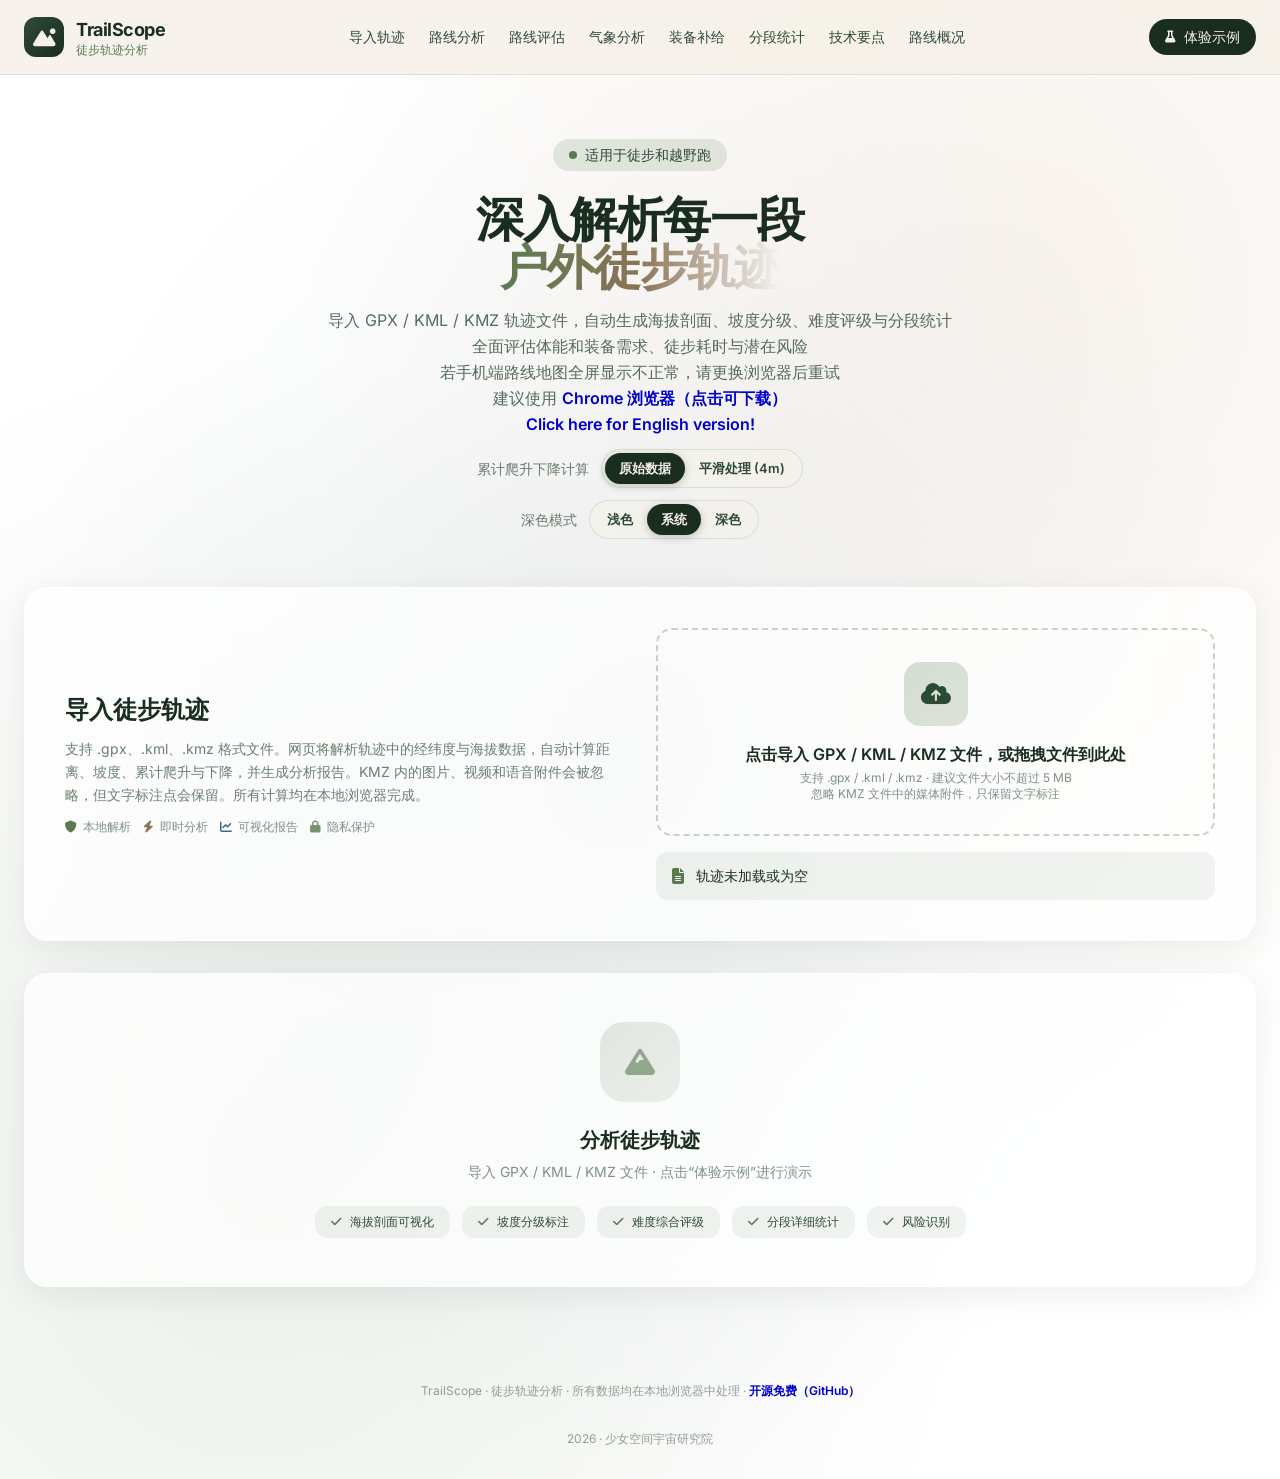
==== index.html @ a47fa6ff "De-AI copy; fix dark-mode fitness dots Copy cleanup, plus a dark-mode bug fix.  Rewrote user-facin" ====
<!DOCTYPE html>
<html lang="zh-CN">
<head>
    <meta charset="UTF-8" />
    <meta name="viewport" content="width=device-width, initial-scale=1.0, maximum-scale=1.0, user-scalable=no" />
    <script src="js/common/theme-init.js"></script>
    <title>TrailScope · 徒步轨迹分析器</title>
    <link rel="stylesheet" href="css/tailwind.generated.css" />
    <link rel="stylesheet" href="css/leaflet-1p9p4.css" />
    <script src="js/common/leaflet-1p9p4.js">
    </script>
    <script src="js/common/leaflet-custom-headers.js"></script>
    <link href="css/fonts.css" rel="stylesheet">
    <link rel="stylesheet" href="css/all.min.css">
    <link rel="stylesheet" href="css/custom.css" />
</head>
<body class="gradient-bg min-h-screen mountain-bg">

    <!-- Navigation (不变) -->
    <nav class="nav-blur sticky top-0 z-50 border-b border-trail-sage/20">
        <div class="max-w-7xl mx-auto px-6 py-4 flex items-center justify-between">
            <div class="flex items-center gap-3">
                <div class="w-10 h-10 rounded-xl bg-gradient-to-br from-trail-mid to-trail-dark flex items-center justify-center">
                    <i class="fa-solid fa-mountain-sun text-trail-cream text-lg"></i>
                </div>
                <div>
                    <h1 class="text-lg font-bold text-trail-dark tracking-tight">TrailScope</h1>
                    <p class="text-xs text-trail-moss -mt-0.5">徒步轨迹分析</p>
                </div>
            </div>
            <div class="hidden md:flex items-center gap-6 text-sm font-medium text-trail-mid">
                <a href="#upload" class="hover:text-trail-dark transition">导入轨迹</a>
                <a href="#analysis" class="hover:text-trail-dark transition">路线分析</a>
                <a href="#assessment" class="hover:text-trail-dark transition">路线评估</a>
                <a href="#weatherAnalysis" class="hover:text-trail-dark transition">气象分析</a>
                <a href="#equipment" class="hover:text-trail-dark transition">装备补给</a>
                <a href="#segments" class="hover:text-trail-dark transition">分段统计</a>
                <a href="#techtips" class="hover:text-trail-dark transition">技术要点</a>
                <a href="#summary" class="hover:text-trail-dark transition">路线概况</a>
            </div>
            <button id="loadDemoBtn" class="px-4 py-2 rounded-full bg-trail-dark text-trail-cream text-sm font-medium hover:bg-trail-mid transition flex items-center gap-2">
                <i class="fa-solid fa-flask text-xs"></i>
                体验示例
            </button>
        </div>
    </nav>

    <!-- Hero Section -->
    <section class="relative overflow-hidden">
        <div class="max-w-7xl mx-auto px-6 pt-16 pb-12">
            <div class="text-center max-w-3xl mx-auto">
                <div class="inline-flex items-center gap-2 px-4 py-1.5 rounded-full bg-trail-sage/20 text-trail-mid text-sm font-medium mb-6">
                    <span class="w-2 h-2 rounded-full bg-trail-moss pulse-dot"></span>
                    适用于徒步和越野跑
                </div>
                <h2 class="text-4xl md:text-5xl font-extrabold text-trail-dark tracking-tight leading-tight mb-4">
                    深入解析每一段<br/>
                    <span class="bg-gradient-to-r from-trail-moss via-trail-earth to-accent-clay bg-clip-text text-transparent">户外徒步轨迹</span>
                </h2>
                <p class="text-base text-trail-mid/80 leading-relaxed max-w-2xl mx-auto">
                    导入 GPX / KML / KMZ 轨迹文件，自动生成海拔剖面、坡度分级、难度评级与分段统计
                </p>
                <p class="text-base text-trail-mid/80 leading-relaxed max-w-2xl mx-auto">
                    全面评估体能和装备需求、徒步耗时与潜在风险
                </p>
                <p class="text-base text-trail-mid/80 leading-relaxed max-w-2xl mx-auto">
                    若手机端路线地图全屏显示不正常，请更换浏览器后重试
                </p>
                <p class="text-base text-trail-mid/80 leading-relaxed max-w-2xl mx-auto">
                    建议使用 <a href='https://www.google.cn/chrome/fallback/' class="theme-link"><span>Chrome 浏览器（点击可下载）</span></a>
                </p>
                <p class="text-base text-trail-mid/80 leading-relaxed max-w-2xl mx-auto">
                    <a href='TrailScope-English.html' class="theme-link"><span>Click here for English version!</span></a>
                </p>

                <div class="flex items-center justify-center gap-3 mt-3 flex-wrap">
                    <span class="text-sm font-medium text-trail-mid/70">累计爬升下降计算</span>
                    <div class="unit-toggle-group">
                        <button class="unit-toggle-btn active" id="rawElevBtn">原始数据</button>
                        <button class="unit-toggle-btn" id="smoothElevBtn">平滑处理 (4m)</button>
                    </div>
                </div>

                <div class="flex items-center justify-center gap-3 mt-3 flex-wrap">
                    <span class="text-sm font-medium text-trail-mid/70">深色模式</span>
                    <div class="unit-toggle-group" role="group" aria-label="深色模式">
                        <button class="unit-toggle-btn" id="lightThemeBtn" aria-pressed="false">浅色</button>
                        <button class="unit-toggle-btn active" id="systemThemeBtn" aria-pressed="true">系统</button>
                        <button class="unit-toggle-btn" id="darkThemeBtn" aria-pressed="false">深色</button>
                    </div>
                </div>
            </div>
        </div>
    </section>

    <!-- Upload Section -->
    <section id="upload" class="max-w-7xl mx-auto px-6 pb-8">
        <div class="glass-card rounded-3xl p-8 md:p-10">
            <div class="grid md:grid-cols-2 gap-8 items-center">
                <div>
                    <h3 class="text-2xl font-bold text-trail-dark mb-3">导入徒步轨迹</h3>
                    <p class="text-sm text-trail-mid/70 leading-relaxed mb-3">
                        支持 .gpx、.kml、.kmz 格式文件。网页将解析轨迹中的经纬度与海拔数据，自动计算距离、坡度、累计爬升与下降，并生成分析报告。KMZ 内的图片、视频和语音附件会被忽略，但文字标注点会保留。所有计算均在本地浏览器完成。
                    </p>
                    <p id="warningText" class="text-sm warning-text leading-relaxed mb-6 hidden">
                        <i class="fa-solid fa-triangle-exclamation mr-1"></i>
                        <b>导入的轨迹可能为手绘规划，非驴友实走，使用该轨迹徒步时需注意户外路况和人身安全。</b>
                    </p>
                    <div class="flex flex-wrap gap-3 text-xs text-trail-mid/60">
                        <span class="flex items-center gap-1.5"><i class="fa-solid fa-shield text-trail-moss"></i> 本地解析</span>
                        <span class="flex items-center gap-1.5"><i class="fa-solid fa-bolt text-trail-earth"></i> 即时分析</span>
                        <span class="flex items-center gap-1.5"><i class="fa-solid fa-chart-line text-accent-blue"></i> 可视化报告</span>
                        <span class="flex items-center gap-1.5"><i class="fa-solid fa-lock text-trail-sage"></i> 隐私保护</span>
                    </div>
                </div>

                <div>
                    <div id="uploadZone" class="upload-zone rounded-2xl p-8 text-center cursor-pointer">
                        <input type="file" id="fileInput" accept=".gpx,.kml,.kmz" class="hidden" />
                        <div class="flex flex-col items-center gap-4">
                            <div class="w-16 h-16 rounded-2xl bg-gradient-to-br from-trail-sage/30 to-trail-moss/20 flex items-center justify-center">
                                <i class="fa-solid fa-cloud-arrow-up text-2xl text-trail-mid"></i>
                            </div>
                            <div>
                                <p class="text-base font-semibold text-trail-dark mb-1">点击导入 GPX / KML / KMZ 文件，或拖拽文件到此处</p>
                                <p class="text-xs text-trail-mid/60">支持 .gpx / .kml / .kmz · 建议文件大小不超过 5 MB<br></p>
								<p class="text-xs text-trail-mid/60">忽略 KMZ 文件中的媒体附件，只保留文字标注</p>
                            </div>
                        </div>
                    </div>
                    <div id="fileInfo" class="mt-4 h-12 flex items-center justify-between px-4 py-3 rounded-xl bg-trail-sage/10 overflow-hidden">
                        <div class="flex items-center gap-3">
                            <i class="fa-solid fa-file-lines text-trail-moss"></i>
                            <div>
                                <p id="fileName" class="text-sm font-medium text-trail-dark">轨迹未加载或为空</p>
                            </div>
                        </div>
                        <button id="clearFileBtn" class="hidden text-trail-mid/60 hover:text-accent-red transition" title="移除已加载轨迹" aria-label="移除已加载轨迹">
                            <i class="fa-regular fa-trash-can"></i>
                        </button>
                    </div>
                </div>
            </div>
        </div>
    </section>

    <!-- Analysis Section -->
    <section id="analysis" class="max-w-7xl mx-auto px-6 pb-8 hidden">

        <!-- Overview Stats -->
        <div class="grid grid-cols-2 md:grid-cols-4 gap-4 mb-6">
            <div class="stat-card glass-card rounded-2xl p-5">
                <div class="flex items-center justify-between mb-3">
                    <div class="w-10 h-10 rounded-xl bg-trail-moss/15 flex items-center justify-center">
                        <i class="fa-solid fa-route text-trail-moss"></i>
                    </div>
                    <span class="text-xs font-medium text-trail-mid/50 uppercase tracking-wider">总距离</span>
                </div>
                <p class="text-2xl font-bold text-trail-dark" id="statDistance">—</p>
                <p class="text-xs text-trail-mid/60 mt-1">公里</p>
            </div>

            <div class="stat-card glass-card rounded-2xl p-5">
                <div class="flex items-center justify-between mb-3">
                    <div class="w-10 h-10 rounded-xl bg-accent-red/15 flex items-center justify-center">
                        <i class="fa-solid fa-arrow-trend-up text-accent-red"></i>
                    </div>
                    <span class="text-xs font-medium text-trail-mid/50 uppercase tracking-wider">累计爬升</span>
                </div>
                <p class="text-2xl font-bold text-trail-dark" id="statAscent">—</p>
                <p class="text-xs text-trail-mid/60 mt-1">米</p>
            </div>

            <div class="stat-card glass-card rounded-2xl p-5">
                <div class="flex items-center justify-between mb-3">
                    <div class="w-10 h-10 rounded-xl bg-accent-blue/15 flex items-center justify-center">
                        <i class="fa-solid fa-arrow-trend-down text-accent-blue"></i>
                    </div>
                    <span class="text-xs font-medium text-trail-mid/50 uppercase tracking-wider">累计下降</span>
                </div>
                <p class="text-2xl font-bold text-trail-dark" id="statDescent">—</p>
                <p class="text-xs text-trail-mid/60 mt-1">米</p>
            </div>

            <div class="stat-card glass-card rounded-2xl p-5">
                <div class="flex items-center justify-between mb-3">
                    <div class="w-10 h-10 rounded-xl bg-trail-earth/15 flex items-center justify-center">
                        <i class="fa-solid fa-mountain text-trail-earth"></i>
                    </div>
                    <span class="text-xs font-medium text-trail-mid/50 uppercase tracking-wider">最高海拔</span>
                </div>
                <p class="text-2xl font-bold text-trail-dark" id="statMaxElev">—</p>
                <p class="text-xs text-trail-mid/60 mt-1">米</p>
            </div>
        </div>

        <!-- Map + Elevation Profile -->
        <div class="grid lg:grid-cols-5 gap-6 mb-6">
            <!-- Map View (Left) -->
            <div class="glass-card rounded-3xl p-6 lg:col-span-2">
                <div class="mb-4">
                    <div class="title-row">
                        <div class="title-left">
                            <h3>
                                <i class="fa-solid fa-map-location-dot text-trail-moss"></i>
                                路线地图
                            </h3>
                        </div>
                        <div id="mapSegmentInfo" class="title-right hidden">
                            <button id="prevSegmentBtn" class="nav-segment-btn" title="上一段">
                                <i class="fa-solid fa-chevron-left"></i>
                            </button>
                            <span class="seg-label-uniform" id="mapSegmentLabel">—</span>
                            <button id="nextSegmentBtn" class="nav-segment-btn" title="下一段">
                                <i class="fa-solid fa-chevron-right"></i>
                            </button>
                        </div>
                    </div>
                    <p class="text-xs text-trail-mid/60 mt-1">部分地图数据来自境外服务器，若加载缓慢，请更换网络后重试。</p>
                    <p class="text-xs mt-1" style="color:#ff0000"><b>以下地图仅用于户外徒步路线展示，切勿用于测绘用途！</b></p>
                </div>

                <!-- Map Gradient Legend -->
                <div class="flex flex-wrap items-center gap-3 mb-3 text-xs">
                    <div id="mapGradientLegend" class="flex items-center gap-3">
                        <div class="flex items-center gap-1.5">
                            <span class="font-medium text-trail-mid/70">上坡：</span>
                            <div class="w-24 h-3 rounded grad-bar-up"></div>
                            <span class="text-trail-mid/70">缓→陡</span>
                        </div>
                        <div class="flex items-center gap-1.5">
                            <span class="font-medium text-trail-mid/70">下坡：</span>
                            <div class="w-24 h-3 rounded grad-bar-down"></div>
                            <span class="text-trail-mid/70">缓→陡</span>
                        </div>
                    </div>

                    <div id="mapElevationLegend" class="hidden flex items-center gap-1.5">
                        <span class="font-medium text-trail-mid/70">海拔：</span>
                        <div class="w-24 h-3 rounded grad-bar-elevation"></div>
                        <span class="text-trail-mid/70">低→高</span>
                    </div>
                </div>

                <div id="mapContainer" style="height: 380px;">
                    <div id="leafletMap"></div>

                    <div class="absolute top-3 right-3 flex flex-col gap-2 z-[1000]">
                        <button class="map-control-btn" id="mapZoomInBtn" title="放大">
                            <i class="fa-solid fa-magnifying-glass-plus"></i>
                        </button>
                        <button class="map-control-btn" id="mapZoomOutBtn" title="缩小">
                            <i class="fa-solid fa-magnifying-glass-minus"></i>
                        </button>
                        <button class="map-control-btn" id="mapFitBtn" title="显示全图">
                            <i class="fa-solid fa-expand"></i>
                        </button>
                        <button id="mapFullscreenBtn" class="map-control-btn" title="地图全屏模式">
                            <i class="fa-solid fa-maximize"></i>
                        </button>
                        <button id="mapLinkageBtn" class="map-control-btn active-linkage" title="禁用地图联动">
                            <i class="fa-solid fa-location-crosshairs"></i>
                        </button>
                    </div>

                    <div id="mapSourceControl" class="absolute bottom-3 right-3 z-[1000]">
                        <select id="mapSourceSelect" class="map-source-select" title="切换图源">
							<option value="tiandituluwang" selected>天地图路网图</option>
							<option value="tiandituweixing">天地图卫星图</option>
                            <option value="amaproad">高德路网图</option>
                            <option value="amapsatellite">高德卫星图</option>
                            <option value="gaode_hybrid">高德混合图</option>
                            <option value="osm">OpenStreetMap</option>
                            <option value="openhikingmap">OpenHikingMap</option>
                            <option value="opentopomap">OpenTopoMap</option>
                            <option value="opencyclemap">OpenCycleMap</option>
                            <option value="cyclosm">CyclOSM</option>
                            <option value="MapyOutdoor">Mapy 户外地图</option>
                            <option value="MapyAerial">Mapy 卫星图</option>
							<option value="ESRIWorldTopoMap">ESRI-WorldTopoMap</option>
                            <option value="ESRIWorldImagery">ESRI-WorldImagery</option>
                        </select>
                    </div>

                    <div id="mapInfoOverlay" class="absolute top-3 left-3 px-3 py-2 rounded-xl glass-dark text-xs z-[1000] hidden">
                        <div class="space-y-0.5">
                            <div><span class="font-medium text-trail-cream">距离：</span><span id="mapInfoDist" class="font-medium text-trail-cream">—</span></div>
                            <div><span class="font-medium text-trail-cream">海拔：</span><span id="mapInfoEle" class="font-medium text-trail-cream">—</span></div>
                            <div><span class="font-medium text-trail-cream">坡度：</span><span id="mapInfoGrad" class="font-medium text-trail-cream">—</span></div>
                        </div>
                    </div>

                    <div id="mapLocationLegend" class="absolute bottom-3 left-3 px-3 py-2 rounded-xl glass-dark text-xs z-[1000]">
                        <div class="flex items-center gap-2 mb-1">
                            <div class="w-2.5 h-2.5 rounded-full bg-accent-red"></div>
                            <span class="font-medium text-trail-cream">当前位置</span>
                        </div>
                        <div class="flex items-center gap-2">
                            <div class="w-2.5 h-2.5 rounded-full bg-trail-moss"></div>
                            <span class="font-medium text-trail-cream">起点</span>
                        </div>
                        <div class="flex items-center gap-2">
                            <div class="w-2.5 h-2.5 rounded-full bg-accent-red"></div>
                            <span class="font-medium text-trail-cream">终点</span>
                        </div>
                    </div>
                </div>
            </div>

            <!-- Elevation Profile Chart (Right) -->
            <div class="glass-card rounded-3xl p-6 lg:col-span-3">
                <div class="title-row mb-4">
                    <div class="title-left">
                        <h3 class="text-xl font-bold text-trail-dark flex items-center gap-2">
                            <i class="fa-solid fa-chart-area text-trail-moss"></i>
                            海拔剖面图
                        </h3>
                    </div>
                    <div class="flex items-center gap-1.5 flex-wrap">
                        <button id="annotationBtn" class="btn-sm-uniform bg-trail-dark text-trail-cream hover:bg-trail-mid">
                            <i class="fa-solid fa-eye"></i>
                            <span id="annotationLabel">隐藏标注</span>
                        </button>
                        <!-- ★★★ 修改：单一按钮，三状态切换 ★★★ -->
                        <button id="waypointToggleBtn" class="btn-sm-uniform bg-trail-dark text-trail-cream hover:bg-trail-mid">
                            <i class="fa-solid fa-tag"></i>
                            <span id="waypointToggleLabel">隐藏航路点名称</span>
                        </button>
                        <button id="clearHighlightBtn" class="btn-sm-uniform hidden bg-accent-amber/20 text-accent-amber hover:bg-accent-amber/30">
                            <i class="fa-solid fa-eraser"></i>
                            取消高亮
                        </button>
                        <button id="exportChartBtn" class="btn-sm-uniform bg-trail-sage/20 text-trail-mid hover:bg-trail-sage/30">
                            <i class="fa-solid fa-download"></i>
                            导出图片
                        </button>
                    </div>
                </div>

                <!-- Gradient Legend -->
                <div class="flex flex-wrap items-center gap-4 mb-4 text-xs">
                    <select id="colorModeSelect" class="color-mode-select" title="切换颜色模式">
                        <option value="gradient">坡度分析</option>
                        <option value="elevation">海拔分析</option>
                    </select>

                    <div id="gradientLegend" class="flex items-center gap-4">
                        <div class="flex items-center gap-2">
                            <span class="font-medium text-trail-mid/70">上坡：</span>
                            <div class="w-24 h-3 rounded grad-bar-up"></div>
                            <span class="text-trail-mid/70">缓→陡</span>
                        </div>
                        <div class="flex items-center gap-2">
                            <span class="font-medium text-trail-mid/70">下坡：</span>
                            <div class="w-24 h-3 rounded grad-bar-down"></div>
                            <span class="text-trail-mid/70">缓→陡</span>
                        </div>
                    </div>

                    <div id="elevationLegend" class="hidden flex items-center gap-2">
                        <span class="font-medium text-trail-mid/70">海拔：</span>
                        <div class="w-24 h-3 rounded grad-bar-elevation"></div>
                        <span class="text-trail-mid/70">低→高</span>
                    </div>
                </div>

                <!-- Chart with Zoom Controls -->
                <div class="relative chart-wrapper" id="chartWrapper">
                    <canvas id="elevationChart" class="w-full" style="height: 380px;"></canvas>
                    <div id="chartTooltip" class="tooltip"></div>

                    <!-- Zoom Controls -->
                    <div class="absolute top-2 right-2 flex flex-col gap-1.5 z-10 zoom-controls">
                        <button class="zoom-btn" id="chartZoomInBtn" title="放大">
                            <i class="fa-solid fa-magnifying-glass-plus"></i>
                        </button>
                        <button class="zoom-btn" id="chartZoomOutBtn" title="缩小">
                            <i class="fa-solid fa-magnifying-glass-minus"></i>
                        </button>
                        <button class="zoom-btn" id="chartResetBtn" title="重置">
                            <i class="fa-solid fa-expand"></i>
                        </button>
                    </div>
                </div>

                <!-- Zoom Info -->
                <div class="flex items-center justify-between mt-3">
                    <div id="zoomInfo" class="px-2.5 py-1 rounded-lg glass-dark text-xs text-trail-cream hidden">
                        <span id="zoomLevel">100%</span>
                    </div>
                    <div class="text-xs text-trail-mid/50 ml-auto">
                        <i class="fa-solid fa-circle-info"></i> 滚轮缩放 · 拖拽平移 · 鼠标悬浮/触摸可查看详情
                    </div>
                </div>

                <!-- Waypoint Info Display -->
                <div id="waypointInfo" class="mt-4 hidden">
                    <div class="flex items-center gap-3 px-4 py-3 rounded-xl bg-trail-sage/10">
                        <div class="w-10 h-10 rounded-xl bg-trail-earth/20 flex items-center justify-center">
                            <i class="fa-solid fa-map-pin text-trail-earth"></i>
                        </div>
                        <div class="flex-1">
                            <p id="wpName" class="text-sm font-semibold text-trail-dark"></p>
                            <p id="wpDetails" class="text-xs text-trail-mid/60"></p>
                        </div>
                        <button id="closeWaypointInfoBtn" class="text-trail-mid/60 hover:text-accent-red transition">
                            <i class="fa-solid fa-xmark"></i>
                        </button>
                    </div>
                </div>
            </div>
        </div>

        <!-- Difficulty & Assessment -->
        <div id="assessment" class="grid lg:grid-cols-3 gap-6 mb-6">

            <!-- Difficulty Rating -->
            <div class="glass-card rounded-3xl p-6">
                <h3 class="text-xl font-bold text-trail-dark mb-1 flex items-center gap-2">
                    <i class="fa-solid fa-gauge-high text-accent-amber"></i>
                    难度评级
                </h3>
                <p class="text-xs text-trail-mid/60 mb-5">基于距离、爬升、坡度进行综合评估</p>

                <div class="text-center mb-5">
                    <div class="inline-flex items-center justify-center w-28 h-28 rounded-full relative">
                        <svg class="progress-ring absolute inset-0" width="112" height="112">
                            <circle cx="56" cy="56" r="48" stroke="rgba(122,148,113,0.15)" stroke-width="8" fill="none"/>
                            <circle id="difficultyRing" cx="56" cy="56" r="48" stroke="url(#diffGradient)" stroke-width="8" fill="none"
                            stroke-dasharray="301.6" stroke-dashoffset="301.6" stroke-linecap="round"
                            style="transition: stroke-dashoffset 1s ease;"/>
                            <defs>
                                <linearGradient id="diffGradient" x1="0%" y1="0%" x2="100%" y2="100%">
                                    <stop offset="0%" stop-color="#5c7a52"/>
                                    <stop offset="50%" stop-color="#d4a017"/>
                                    <stop offset="100%" stop-color="#c54b3c"/>
                                </linearGradient>
                            </defs>
                        </svg>
                        <div class="text-center">
                            <p id="difficultyScore" class="text-3xl font-extrabold text-trail-dark">—</p>
                            <p class="text-xs text-trail-mid/60">/ 100</p>
                        </div>
                    </div>
                    <div id="difficultyLabel" class="mt-3 inline-block px-4 py-1.5 rounded-full text-sm font-bold badge-glow">—</div>
                </div>

                <div class="space-y-3">
                    <div>
                        <div class="flex justify-between text-xs mb-1">
                            <span class="text-trail-mid/70">距离</span>
                            <span id="distScore" class="font-medium text-trail-dark">—</span>
                        </div>
                        <div class="h-1.5 rounded-full bg-trail-sage/15 overflow-hidden">
                            <div id="distBar" class="h-full rounded-full bg-trail-moss transition-all duration-700" style="width: 0%"></div>
                        </div>
                    </div>
                    <div>
                        <div class="flex justify-between text-xs mb-1">
                            <span class="text-trail-mid/70">爬升</span>
                            <span id="ascentScore" class="font-medium text-trail-dark">—</span>
                        </div>
                        <div class="h-1.5 rounded-full bg-trail-sage/15 overflow-hidden">
                            <div id="ascentBar" class="h-full rounded-full bg-accent-amber transition-all duration-700" style="width: 0%"></div>
                        </div>
                    </div>
                    <div>
                        <div class="flex justify-between text-xs mb-1">
                            <span class="text-trail-mid/70">坡度</span>
                            <span id="gradScore" class="font-medium text-trail-dark">—</span>
                        </div>
                        <div class="h-1.5 rounded-full bg-trail-sage/15 overflow-hidden">
                            <div id="gradBar" class="h-full rounded-full bg-accent-red transition-all duration-700" style="width: 0%"></div>
                        </div>
                    </div>
                </div>
            </div>

            <!-- Time & Energy Estimate -->
            <div class="glass-card rounded-3xl p-6">
                <h3 class="text-xl font-bold text-trail-dark mb-1 flex items-center gap-2">
                    <i class="fa-solid fa-stopwatch text-trail-earth"></i>
                    耗时与体能需求
                </h3>
                <p class="text-xs text-trail-mid/60 mb-5">基于 Naismith 公式修正计算</p>

                <div class="space-y-4">
                    <div class="rounded-2xl bg-trail-sage/10 p-4">
                        <div class="flex items-center justify-between mb-2">
                            <span class="text-xs font-medium text-trail-mid/70 uppercase tracking-wider">预估总耗时</span>
                            <i class="fa-solid fa-clock text-trail-earth text-sm"></i>
                        </div>
                        <p id="estTime" class="text-3xl font-bold text-trail-dark">— <span class="text-base font-normal text-trail-mid/60">小时</span></p>
                        <div class="flex gap-4 mt-2 text-xs text-trail-mid/60">
                            <span>步行：<span id="walkTime" class="font-medium text-trail-dark">—</span></span>
                            <span>休息：<span id="restTime" class="font-medium text-trail-dark">—</span></span>
                        </div>
                    </div>

                    <div class="grid grid-cols-2 gap-3">
                        <div class="rounded-xl bg-trail-cream/50 p-3">
                            <p class="text-xs text-trail-mid/60 mb-1">平均配速</p>
                            <p id="avgPace" class="text-lg font-bold text-trail-dark">—</p>
                            <p class="text-xs text-trail-mid/50">min/km</p>
                        </div>
                        <div class="rounded-xl bg-trail-cream/50 p-3">
                            <p class="text-xs text-trail-mid/60 mb-1">能量消耗</p>
                            <p id="calories" class="text-lg font-bold text-trail-dark">—</p>
                            <p class="text-xs text-trail-mid/50">千卡</p>
                        </div>
                    </div>

                    <div class="rounded-2xl border border-trail-sage/20 p-4">
                        <p class="text-xs font-medium text-trail-mid/70 mb-2 flex items-center gap-1.5">
                            <i class="fa-solid fa-person-hiking text-trail-moss"></i>
                            体能需求等级
                        </p>
                        <div id="fitnessLevel" class="flex gap-1.5 mb-2">
                            <div class="fitness-dot h-2 flex-1 rounded-full bg-trail-sage/20"></div>
                            <div class="fitness-dot h-2 flex-1 rounded-full bg-trail-sage/20"></div>
                            <div class="fitness-dot h-2 flex-1 rounded-full bg-trail-sage/20"></div>
                            <div class="fitness-dot h-2 flex-1 rounded-full bg-trail-sage/20"></div>
                            <div class="fitness-dot h-2 flex-1 rounded-full bg-trail-sage/20"></div>
                        </div>
                        <p id="fitnessDesc" class="text-xs text-trail-mid/60">—</p>
                    </div>
                </div>
            </div>

            <!-- Risk Assessment -->
            <div class="glass-card rounded-3xl p-6">
                <h3 class="text-xl font-bold text-trail-dark mb-1 flex items-center gap-2">
                    <i class="fa-solid fa-triangle-exclamation text-accent-red"></i>
                    风险提示
                </h3>
                <p class="text-xs text-trail-mid/60 mb-5">基于路线特征，识别潜在风险</p>

                <div id="riskList" class="space-y-3">
                </div>

                <div class="mt-5 pt-5 border-t border-trail-sage/15">
                    <div class="flex items-center justify-between mb-2">
                        <span class="text-xs font-medium text-trail-mid/70">综合风险等级</span>
                        <span id="riskLevel" class="text-sm font-bold">—</span>
                    </div>
                    <div class="h-2 rounded-full difficulty-bar overflow-hidden relative">
                        <div id="riskIndicator" class="absolute top-0 bottom-0 w-1 bg-trail-dark rounded-full transition-all duration-700" style="left: 0%"></div>
                    </div>
                </div>
            </div>
        </div>

        <!-- Weather Analysis (with Advanced) -->
        <div id="weatherAnalysis" class="glass-card rounded-3xl p-6 md:p-8 mb-6">
            <h3 class="text-xl font-bold text-trail-dark mb-1 flex items-center gap-2">
                <i class="fa-solid fa-cloud-sun text-trail-moss"></i>
                气象分析
            </h3>
            <p class="text-sm text-trail-mid/60 mb-5">输入气象数据，结合路线海拔范围修正装备建议和风险提示</p>

            <!-- 基础输入区域 -->
            <div class="grid md:grid-cols-5 gap-3 items-end">
                <label class="text-xs text-trail-mid">
                    <span style="display:inline-block; padding-left:0.5rem;">温度 / ℃</span>
                    <input id="weatherTemp" type="number" class="w-full mt-1 rounded-lg border p-2" placeholder="单位：℃">
                </label>
                <label class="text-xs text-trail-mid">
                    <span style="display:inline-block; padding-left:0.5rem;">湿度 / %</span>
                    <input id="weatherHumidity" type="number" class="w-full mt-1 rounded-lg border p-2" placeholder="相对湿度 %">
                </label>
                <label class="text-xs text-trail-mid">
                    <span style="display:inline-block; padding-left:0.5rem;">风速 / (m·s⁻¹)</span>
                    <input id="weatherWind" type="number" class="w-full mt-1 rounded-lg border p-2" placeholder="单位：m/s" title="阵风较强时可选取偏高数值">
                </label>
                <label class="text-xs text-trail-mid">
                    <span style="display:inline-block; padding-left:0.5rem;">天气情况</span>
                    <select id="weatherType" class="w-full mt-1 rounded-lg border p-2">
                        <option>晴</option><option>多云</option><option>阴</option><option>阵雨</option>
                        <option>小雨</option><option>中雨及以上</option><option>小雪</option><option>中雪及以上</option>
                    </select>
                </label>
                <button id="analyzeWeatherBtn" class="px-4 py-2 rounded-lg bg-trail-dark text-trail-cream hover:bg-trail-mid transition flex items-center justify-center gap-1.5" style="height:42px;">
                    <i class="fa-solid fa-magnifying-glass mr-1"></i>气象分析
                </button>
            </div>

            <!-- 折叠触发器 -->
            <div class="mt-4 pt-3">
                <button id="advancedToggleBtn" class="advanced-toggle-btn flex items-center gap-2 px-4 py-2 rounded-xl text-sm font-medium text-trail-mid hover:bg-trail-sage/10 transition w-full md:w-auto">
                    <span id="toggleLabel">点击展开进阶气象分析选项</span>
                    <span id="toggleArrow" class="arrow-icon text-trail-moss text-sm"><i class="fa-solid fa-chevron-down"></i></span>
                </button>
            </div>

            <!-- 进阶输入区域（默认折叠） -->
            <div id="advancedPanel" class="advanced-panel">
                <div class="grid grid-cols-1 md:grid-cols-3 lg:grid-cols-6 gap-3">
                    <label class="text-xs text-trail-mid">
                        <span style="display:inline-block; padding-left:0.5rem;">湿球温度 / ℃</span>
                        <input id="wetBulbTemp" type="number" step="any" class="weather-adv-input w-full mt-1 rounded-lg border p-2" placeholder="单位：℃">
                    </label>
                    <label class="text-xs text-trail-mid">
                        <span style="display:inline-block; padding-left:0.5rem;">露点 / ℃</span>
                        <input id="dewPoint" type="number" step="any" class="weather-adv-input w-full mt-1 rounded-lg border p-2" placeholder="单位：℃">
                    </label>
                    <label class="text-xs text-trail-mid">
                        <span style="display:inline-block; padding-left:0.5rem;">太阳辐射强度 / (W·m⁻²)</span>
                        <input id="solarRadiation" type="number" step="any" class="weather-adv-input w-full mt-1 rounded-lg border p-2" placeholder="单位：W/m²">
                    </label>
                    <label class="text-xs text-trail-mid">
                        <span style="display:inline-block; padding-left:0.5rem;">气压 / hPa</span>
                        <input id="pressure" type="number" step="any" class="weather-adv-input w-full mt-1 rounded-lg border p-2" placeholder="单位：hPa">
                    </label>
                    <label class="text-xs text-trail-mid">
                        <span style="display:inline-block; padding-left:0.5rem;">直接辐射比例</span>
                        <input id="directRadiationRatio" type="number" step="any" min="0" max="1" class="weather-adv-input w-full mt-1 rounded-lg border p-2" placeholder="范围：0~1, 默认值：0.6" title="一般取 0.5~0.8, 用紫外线指数估算&#10;强紫外线取 0.7, 云量多时取 0.4&#10;留空时取默认值 0.6">
                    </label>
                    <label class="text-xs text-trail-mid">
                        <span style="display:inline-block; padding-left:0.5rem;">太阳高度角 / °</span>
                        <input id="solarAltitudeAngle" type="number" step="any" min="0" max="90" class="weather-adv-input w-full mt-1 rounded-lg border p-2" placeholder="范围：0~90, 默认值：45" title="30°~60°，留空时取默认值 45°">
                    </label>
                </div>
                <div class="text-xs text-trail-mid/50 mt-2 pl-1">
                    <i class="fa-solid fa-circle-info mr-1"></i>太阳高度角输入 0°~90° 的角度数值，进行进阶气象分析时自动转换为弧度
                </div>
            </div>

            <!-- 气象分析结果 -->
            <div id="weatherResult" class="mt-4 text-sm text-trail-mid weather-result-wrapper"></div>
        </div>

        <!-- Equipment & Supplies Recommendation -->
        <div id="equipment" class="glass-card rounded-3xl p-6 md:p-8 mb-6">
            <h3 class="text-xl font-bold text-trail-dark mb-1 flex items-center gap-2">
                <i class="fa-solid fa-bag-shopping text-trail-earth"></i>
                装备和补给建议
            </h3>
            <p class="text-sm text-trail-mid/60 mb-6">基于路线难度、距离、海拔和路线评估结果自动生成。可根据个人配速和路线补给状况，削减随身补给。</p>

            <div class="grid md:grid-cols-3 gap-6">
                <!-- Essential Equipment -->
                <div>
                    <div class="equipment-section-header">
                        <i class="fa-solid fa-shoe-prints text-trail-moss"></i>
                        <span>基础装备</span>
                    </div>
                    <div id="essentialEquipment" class="space-y-1">
                    </div>
                </div>

                <!-- Recommended Equipment -->
                <div>
                    <div class="equipment-section-header">
                        <i class="fa-solid fa-toolbox text-accent-amber"></i>
                        <span>推荐装备</span>
                    </div>
                    <div id="recommendedEquipment" class="space-y-1">
                    </div>
                </div>

                <!-- Supplies -->
                <div>
                    <div class="equipment-section-header">
                        <i class="fa-solid fa-bottle-water text-accent-blue"></i>
                        <span>补给建议</span>
                    </div>
                    <div id="suppliesRecommendation" class="space-y-1">
                    </div>
                </div>
            </div>
        </div>

        <!-- Segment Statistics -->
        <div id="segments" class="glass-card rounded-3xl p-6 md:p-8 mb-6">
            <div class="flex items-center justify-between mb-6">
                <div>
                    <h3 class="text-xl font-bold text-trail-dark flex items-center gap-2">
                        <i class="fa-solid fa-list-ol text-trail-moss"></i>
                        分段统计
                    </h3>
                    <p class="text-sm text-trail-mid/60 mt-1">
                        <span id="segmentTotalCount">轨迹共 0 段，</span>点击任意分段在地图和剖面图中查看详情
                    </p>
                </div>
                <div class="flex gap-2">
                    <button id="segAuto" class="seg-btn active">坡度分段</button>
                    <button id="seg1000" class="seg-btn">1 km 分段</button>
                    <button id="segWaypoint" class="seg-btn">航路点分段</button>
                </div>
            </div>

            <div class="overflow-x-auto scroll-thin">
                <table class="w-full text-sm">
                    <thead>
                        <tr class="border-b border-trail-sage/20 text-xs text-trail-mid/60 uppercase tracking-wider">
                            <th class="text-center py-3 px-2 font-medium">分段序号</th>
                            <th class="text-center py-3 px-2 font-medium">分段类型</th>
                            <th class="text-center py-3 px-2 font-medium">分段距离</th>
                            <th class="text-center py-3 px-2 font-medium">分段爬升</th>
                            <th class="text-center py-3 px-2 font-medium">分段下降</th>
                            <th class="text-center py-3 px-2 font-medium">上坡平均</th>
                            <th class="text-center py-3 px-2 font-medium">下坡平均</th>
                            <th class="text-center py-3 px-2 font-medium">最大上坡</th>
                            <th class="text-center py-3 px-2 font-medium">最大下坡</th>
                            <th class="text-center py-3 px-2 font-medium">分段耗时</th>
                            <th class="text-center py-3 px-2 font-medium">分段难度</th>
                        </tr>
                    </thead>
                    <tbody id="segmentTable">
                    </tbody>
                </table>
            </div>

            <!-- Pagination -->
            <div id="paginationContainer" class="flex items-center justify-between mt-4 hidden">
                <div class="flex items-center gap-2 text-xs text-trail-mid/70">
                    <span>每页显示 </span>
                    <select id="pageSizeSelect" class="page-size-select">
                    </select>
                    <span id="pageSizeInfo">段，共 0 段</span>
                </div>

                <div class="flex items-center gap-2">
                    <button id="firstPageBtn" class="pagination-btn" title="首页">
                        <i class="fa-solid fa-angles-left"></i>
                    </button>
                    <button id="prevPageBtn" class="pagination-btn" title="上一页">
                        <i class="fa-solid fa-angle-left"></i>
                    </button>
                    <span id="pageInfo" class="text-xs text-trail-mid/70 px-2">第 1/1 页</span>
                    <button id="nextPageBtn" class="pagination-btn" title="下一页">
                        <i class="fa-solid fa-angle-right"></i>
                    </button>
                    <button id="lastPageBtn" class="pagination-btn" title="尾页">
                        <i class="fa-solid fa-angles-right"></i>
                    </button>
                </div>
            </div>
        </div>

        <!-- Gradient Distribution with Tech Tips -->
        <div id="techtips" class="grid md:grid-cols-2 gap-6 mb-6">
            <div class="glass-card rounded-3xl p-6">
                <h3 class="text-xl font-bold text-trail-dark mb-1 flex items-center gap-2">
                    <i class="fa-solid fa-chart-pie text-trail-earth"></i>
                    坡度分布与技术要点
                </h3>
                <p class="text-xs text-trail-mid/60 mb-5">各坡度等级的上坡与下坡占比及技术建议</p>
                <div id="gradientDistribution" class="space-y-5">
                </div>
            </div>

            <div id="summary" class="glass-card rounded-3xl p-6">
                <h3 class="text-xl font-bold text-trail-dark mb-1 flex items-center gap-2">
                    <i class="fa-solid fa-circle-info text-accent-blue"></i>
                    路线概况
                </h3>
                <p class="text-xs text-trail-mid/60 mb-5">关键数据与路线特征</p>
                <div id="routeSummary" class="space-y-3 text-sm">
                </div>
            </div>
        </div>

    </section>

    <!-- Empty State -->
    <section id="emptyState" class="max-w-7xl mx-auto px-6 pb-16">
        <div class="glass-card rounded-3xl p-12 text-center">
            <div class="w-20 h-20 rounded-3xl bg-gradient-to-br from-trail-sage/20 to-trail-moss/10 flex items-center justify-center mx-auto mb-6">
                <i class="fa-solid fa-mountain text-3xl text-trail-moss/60"></i>
            </div>
            <h3 class="text-xl font-bold text-trail-dark mb-2">分析徒步轨迹</h3>
            <p class="text-sm text-trail-mid/60 max-w-md mx-auto mb-6">
                导入 GPX / KML / KMZ 文件 · 点击“体验示例”进行演示
            </p>
            <div class="flex flex-wrap justify-center gap-3">
                <div class="px-4 py-2 rounded-xl bg-trail-sage/10 text-xs text-trail-mid flex items-center gap-2">
                    <i class="fa-solid fa-check text-trail-moss"></i> 海拔剖面可视化
                </div>
                <div class="px-4 py-2 rounded-xl bg-trail-sage/10 text-xs text-trail-mid flex items-center gap-2">
                    <i class="fa-solid fa-check text-trail-moss"></i> 坡度分级标注
                </div>
                <div class="px-4 py-2 rounded-xl bg-trail-sage/10 text-xs text-trail-mid flex items-center gap-2">
                    <i class="fa-solid fa-check text-trail-moss"></i> 难度综合评级
                </div>
                <div class="px-4 py-2 rounded-xl bg-trail-sage/10 text-xs text-trail-mid flex items-center gap-2">
                    <i class="fa-solid fa-check text-trail-moss"></i> 分段详细统计
                </div>
                <div class="px-4 py-2 rounded-xl bg-trail-sage/10 text-xs text-trail-mid flex items-center gap-2">
                    <i class="fa-solid fa-check text-trail-moss"></i> 风险识别
                </div>
            </div>
        </div>
    </section>

    <!-- Footer -->
    <footer class="max-w-7xl mx-auto px-6 py-8 text-center">
        <p class="text-xs text-trail-mid/50">
            TrailScope · 徒步轨迹分析 · 所有数据均在本地浏览器中处理 · <a href='https://github.com/GSUI5051/TrailScope' class="theme-link"><span>开源免费（GitHub）</span></a><br><br><br>
            2026 · 少女空间宇宙研究院
        </p>
    </footer>

    <!-- Segment Tooltip -->
    <div id="segmentTooltip" class="segment-tooltip"></div>

    <script src="js/common/device.js"></script>
    <script src="js/common/colors.js"></script>
    <script src="js/common/elevation.js"></script>
    <script src="js/common/utils.js"></script>
    <script src="js/common/gpx-math.js"></script>
    <script src="js/common/coords.js"></script>
    <script src="js/common/map-common.js"></script>
    <script src="js/common/waypoints.js"></script>
    <script src="js/common/ui-common.js"></script>
    <script src="js/common/kmz.js"></script>
    <script src="js/cn/state.js"></script>
    <script src="js/cn/map-sources.js"></script>
    <script src="js/cn/gpx.js"></script>
    <script src="js/cn/chart.js"></script>
    <script src="js/cn/map.js"></script>
    <script src="js/cn/interaction.js"></script>
    <script src="js/cn/waypoints.js"></script>
    <script src="js/cn/analysis.js"></script>
    <script src="js/cn/ui.js"></script>
    <script src="js/cn/bindings.js"></script>
    <script src="js/cn/init.js"></script>
</body>
</html>
---- css/fonts.css ----
/*Inter*/

/* inter-300 - cyrillic_cyrillic-ext_greek_greek-ext_latin_latin-ext_vietnamese */
@font-face {
  font-display: swap; /* Check https://developer.mozilla.org/en-US/docs/Web/CSS/@font-face/font-display for other options. */
  font-family: 'Inter';
  font-style: normal;
  font-weight: 300;
  src: url('../webfonts/inter-v20-cyrillic_cyrillic-ext_greek_greek-ext_latin_latin-ext_vietnamese-300.woff2') format('woff2'); /* Chrome 36+, Opera 23+, Firefox 39+, Safari 12+, iOS 10+ */
}
/* inter-regular - cyrillic_cyrillic-ext_greek_greek-ext_latin_latin-ext_vietnamese */
@font-face {
  font-display: swap; /* Check https://developer.mozilla.org/en-US/docs/Web/CSS/@font-face/font-display for other options. */
  font-family: 'Inter';
  font-style: normal;
  font-weight: 400;
  src: url('../webfonts/inter-v20-cyrillic_cyrillic-ext_greek_greek-ext_latin_latin-ext_vietnamese-regular.woff2') format('woff2'); /* Chrome 36+, Opera 23+, Firefox 39+, Safari 12+, iOS 10+ */
}
/* inter-500 - cyrillic_cyrillic-ext_greek_greek-ext_latin_latin-ext_vietnamese */
@font-face {
  font-display: swap; /* Check https://developer.mozilla.org/en-US/docs/Web/CSS/@font-face/font-display for other options. */
  font-family: 'Inter';
  font-style: normal;
  font-weight: 500;
  src: url('../webfonts/inter-v20-cyrillic_cyrillic-ext_greek_greek-ext_latin_latin-ext_vietnamese-500.woff2') format('woff2'); /* Chrome 36+, Opera 23+, Firefox 39+, Safari 12+, iOS 10+ */
}
/* inter-600 - cyrillic_cyrillic-ext_greek_greek-ext_latin_latin-ext_vietnamese */
@font-face {
  font-display: swap; /* Check https://developer.mozilla.org/en-US/docs/Web/CSS/@font-face/font-display for other options. */
  font-family: 'Inter';
  font-style: normal;
  font-weight: 600;
  src: url('../webfonts/inter-v20-cyrillic_cyrillic-ext_greek_greek-ext_latin_latin-ext_vietnamese-600.woff2') format('woff2'); /* Chrome 36+, Opera 23+, Firefox 39+, Safari 12+, iOS 10+ */
}
/* inter-700 - cyrillic_cyrillic-ext_greek_greek-ext_latin_latin-ext_vietnamese */
@font-face {
  font-display: swap; /* Check https://developer.mozilla.org/en-US/docs/Web/CSS/@font-face/font-display for other options. */
  font-family: 'Inter';
  font-style: normal;
  font-weight: 700;
  src: url('../webfonts/inter-v20-cyrillic_cyrillic-ext_greek_greek-ext_latin_latin-ext_vietnamese-700.woff2') format('woff2'); /* Chrome 36+, Opera 23+, Firefox 39+, Safari 12+, iOS 10+ */
}
/* inter-800 - cyrillic_cyrillic-ext_greek_greek-ext_latin_latin-ext_vietnamese */
@font-face {
  font-display: swap; /* Check https://developer.mozilla.org/en-US/docs/Web/CSS/@font-face/font-display for other options. */
  font-family: 'Inter';
  font-style: normal;
  font-weight: 800;
  src: url('../webfonts/inter-v20-cyrillic_cyrillic-ext_greek_greek-ext_latin_latin-ext_vietnamese-800.woff2') format('woff2'); /* Chrome 36+, Opera 23+, Firefox 39+, Safari 12+, iOS 10+ */
}

/*JetBrains Mono*/

/* jetbrains-mono-regular - cyrillic_cyrillic-ext_greek_latin_latin-ext_vietnamese */
@font-face {
  font-display: swap; /* Check https://developer.mozilla.org/en-US/docs/Web/CSS/@font-face/font-display for other options. */
  font-family: 'JetBrains Mono';
  font-style: normal;
  font-weight: 400;
  src: url('../webfonts/jetbrains-mono-v24-cyrillic_cyrillic-ext_greek_latin_latin-ext_vietnamese-regular.woff2') format('woff2'); /* Chrome 36+, Opera 23+, Firefox 39+, Safari 12+, iOS 10+ */
}
/* jetbrains-mono-500 - cyrillic_cyrillic-ext_greek_latin_latin-ext_vietnamese */
@font-face {
  font-display: swap; /* Check https://developer.mozilla.org/en-US/docs/Web/CSS/@font-face/font-display for other options. */
  font-family: 'JetBrains Mono';
  font-style: normal;
  font-weight: 500;
  src: url('../webfonts/jetbrains-mono-v24-cyrillic_cyrillic-ext_greek_latin_latin-ext_vietnamese-500.woff2') format('woff2'); /* Chrome 36+, Opera 23+, Firefox 39+, Safari 12+, iOS 10+ */
}
/* jetbrains-mono-600 - cyrillic_cyrillic-ext_greek_latin_latin-ext_vietnamese */
@font-face {
  font-display: swap; /* Check https://developer.mozilla.org/en-US/docs/Web/CSS/@font-face/font-display for other options. */
  font-family: 'JetBrains Mono';
  font-style: normal;
  font-weight: 600;
  src: url('../webfonts/jetbrains-mono-v24-cyrillic_cyrillic-ext_greek_latin_latin-ext_vietnamese-600.woff2') format('woff2'); /* Chrome 36+, Opera 23+, Firefox 39+, Safari 12+, iOS 10+ */
}
---- css/custom.css ----
:root,
        html[data-theme="light"] {
            color-scheme: light;
            --theme-page-start: #f5f1e8;
            --theme-page-mid: #e8dcc8;
            --theme-page-mid-2: #d4c5a9;
            --theme-page-end: #cd762a;
            --theme-surface-card: rgba(255, 255, 255, 0.72);
            --theme-surface-raised: rgba(245, 241, 232, 0.5);
            --theme-surface-control: #ffffff;
            --theme-surface-control-hover: #f5f1e8;
            --theme-surface-soft: rgba(122, 148, 113, 0.1);
            --theme-text-primary: #1a2e1f;
            --theme-text-secondary: #2d4a35;
            --theme-text-muted: rgba(45, 74, 53, 0.6);
            --theme-border: rgba(122, 148, 113, 0.2);
            --theme-border-card: rgba(255, 255, 255, 0.6);
            --theme-shadow: 0 8px 32px rgba(26, 46, 31, 0.08);
            --theme-shadow-hover: 0 12px 40px rgba(26, 46, 31, 0.12);
            --theme-nav: rgba(245, 241, 232, 0.8);
            --theme-link: #0000cc;
            --theme-active-bg: #1a2e1f;
            --theme-active-hover: #2d4a35;
            --theme-active-text: #f5f1e8;
            --theme-active-shadow: 0 2px 8px rgba(26, 46, 31, 0.25);
            --theme-moss: #5c7a52;
            --theme-sage: #7a9471;
            --theme-earth: #8b7355;
            --theme-red: #c54b3c;
            --theme-amber: #d4a017;
            --theme-blue: #3a6b8a;
            --theme-map-overlay: transparent;
            --theme-fullscreen-surface: rgba(245, 241, 232, 0.94);
            --theme-fullscreen-portrait-surface: rgba(245, 241, 232, 0.95);
        }

        html[data-theme="dark"] {
            color-scheme: dark;
            --theme-page-start: #09110c;
            --theme-page-mid: #101c14;
            --theme-page-mid-2: #1d1c15;
            --theme-page-end: #382215;
            --theme-surface-card: rgba(18, 32, 23, 0.9);
            --theme-surface-raised: rgba(34, 53, 39, 0.72);
            --theme-surface-control: #17271d;
            --theme-surface-control-hover: #213629;
            --theme-surface-soft: rgba(144, 174, 132, 0.12);
            --theme-text-primary: #edf3e9;
            --theme-text-secondary: #c7d6c3;
            --theme-text-muted: rgba(199, 214, 195, 0.7);
            --theme-border: rgba(151, 177, 140, 0.22);
            --theme-border-card: rgba(151, 177, 140, 0.2);
            --theme-shadow: 0 10px 34px rgba(0, 0, 0, 0.3);
            --theme-shadow-hover: 0 14px 44px rgba(0, 0, 0, 0.4);
            --theme-nav: rgba(10, 19, 13, 0.9);
            --theme-link: #8fbcff;
            --theme-active-bg: #355442;
            --theme-active-hover: #42664f;
            --theme-active-text: #f2f6ef;
            --theme-active-shadow: 0 2px 8px rgba(0, 0, 0, 0.25);
            --theme-moss: #91b184;
            --theme-sage: #a1b799;
            --theme-earth: #c09a72;
            --theme-red: #e27665;
            --theme-amber: #e5b84f;
            --theme-blue: #74aecb;
            --theme-map-overlay: rgba(6, 17, 10, 0.8);
            --theme-fullscreen-surface: rgba(18, 32, 23, 0.96);
            --theme-fullscreen-portrait-surface: rgba(18, 32, 23, 0.97);
        }

        body {
            font-family: 'Inter', sans-serif;
            background-color: var(--theme-page-start);
            color: var(--theme-text-secondary);
        }

        .glass-card {
            background: var(--theme-surface-card);
            backdrop-filter: blur(20px);
            -webkit-backdrop-filter: blur(20px);
            border: 1px solid var(--theme-border-card);
            box-shadow: var(--theme-shadow);
        }

        .glass-dark {
            background: rgba(26, 46, 31, 0.85);
            backdrop-filter: blur(20px);
            -webkit-backdrop-filter: blur(20px);
            border: 1px solid rgba(122, 148, 113, 0.2);
        }

        .gradient-bg {
            background: linear-gradient(135deg, var(--theme-page-start) 0%, var(--theme-page-mid) 30%, var(--theme-page-mid-2) 60%, var(--theme-page-end) 100%);
        }

        .upload-zone {
            border: 2px dashed rgba(122, 148, 113, 0.4);
            transition: all 0.3s ease;
        }

        .upload-zone:hover,
        .upload-zone.dragover {
            border-color: rgba(122, 148, 113, 0.8);
            background: rgba(122, 148, 113, 0.08);
            transform: scale(1.01);
        }

        #fileInfo > div {
            flex: 1 1 auto;
            min-width: 0;
        }

        #fileInfo > div > i,
        #clearFileBtn {
            flex: 0 0 auto;
        }

        #fileInfo > div > div {
            flex: 1 1 auto;
            min-width: 0;
        }

        #fileName {
            display: block;
            min-width: 0;
            overflow: hidden;
            text-overflow: ellipsis;
            white-space: nowrap;
        }

        #clearFileBtn {
            margin-left: 0.75rem;
        }

        .stat-card {
            transition: all 0.3s cubic-bezier(0.4, 0, 0.2, 1);
        }

        .stat-card:hover {
            transform: translateY(-4px);
            box-shadow: var(--theme-shadow-hover);
        }

        .difficulty-bar {
            background: linear-gradient(90deg,
                    #5c7a52 0%, #7a9471 20%, #d4a017 50%, #cd762a 75%, #c54b3c 100%);
        }

        .grad-bar-up {
            background: linear-gradient(90deg, rgba(88, 212, 0, 1) 0%, rgba(214, 214, 5, 1) 50%, rgba(255, 0, 0, 1) 100%);
        }
        .grad-bar-down {
            background: linear-gradient(90deg, rgba(88, 212, 0, 1) 0%, rgba(87, 190, 255, 1) 50%, rgba(0, 176, 240, 1) 100%);
        }
        .grad-bar-elevation {
            background: linear-gradient(90deg, rgba(88, 212, 0, 1) 0%, rgba(214, 214, 5, 1) 50%, rgba(255, 0, 0, 1) 100%);
        }

        #elevationChart {
            cursor: crosshair;
            touch-action: none;
            -webkit-touch-callout: none;
            -webkit-user-select: none;
            user-select: none;
        }

        #fullscreenElevationChart {
            touch-action: none;
            -webkit-touch-callout: none;
            -webkit-user-select: none;
            user-select: none;
        }

        .tooltip {
            position: absolute;
            pointer-events: none;
            background: rgba(26, 46, 31, 0.95);
            color: #f5f1e8;
            padding: 10px 14px;
            border-radius: 10px;
            font-size: 12px;
            line-height: 1.6;
            box-shadow: 0 4px 20px rgba(0, 0, 0, 0.3);
            z-index: 1000;
            opacity: 0;
            transition: opacity 0.15s;
            white-space: nowrap;
        }

        .tooltip.visible {
            opacity: 1;
        }

        .segment-tooltip {
            position: fixed;
            pointer-events: none;
            background: rgba(26, 46, 31, 0.95);
            color: #f5f1e8;
            padding: 8px 12px;
            border-radius: 8px;
            font-size: 12px;
            box-shadow: 0 4px 20px rgba(0, 0, 0, 0.3);
            z-index: 2000;
            opacity: 0;
            transition: opacity 0.15s;
            white-space: nowrap;
        }

        .segment-tooltip.visible {
            opacity: 1;
        }

        .segment-row {
            transition: all 0.2s ease;
            cursor: pointer;
        }

        .segment-row:hover {
            background: rgba(122, 148, 113, 0.1);
            transform: translateX(4px);
        }

        .segment-row.active {
            background: rgba(122, 148, 113, 0.2);
            border-left: 3px solid #2d4a35;
        }

        .segment-number {
            cursor: help;
            position: relative;
        }

        .pulse-dot {
            animation: pulse 2s infinite;
        }

        @keyframes pulse {
            0%,
            100% {
                opacity: 1;
                transform: scale(1);
            }
            50% {
                opacity: 0.6;
                transform: scale(1.1);
            }
        }

        .fade-in {
            animation: fadeIn 0.6s ease-out;
        }

        @keyframes fadeIn {
            from {
                opacity: 0;
                transform: translateY(20px);
            }
            to {
                opacity: 1;
                transform: translateY(0);
            }
        }

        .scroll-thin::-webkit-scrollbar {
            width: 6px;
        }

        .scroll-thin::-webkit-scrollbar-track {
            background: rgba(122, 148, 113, 0.1);
            border-radius: 3px;
        }

        .scroll-thin::-webkit-scrollbar-thumb {
            background: rgba(122, 148, 113, 0.4);
            border-radius: 3px;
        }

        .scroll-thin::-webkit-scrollbar-thumb:hover {
            background: rgba(122, 148, 113, 0.6);
        }

        .mountain-bg {
            background-image:
                radial-gradient(ellipse at 20% 80%, rgba(122, 148, 113, 0.15) 0%, transparent 50%),
                radial-gradient(ellipse at 80% 20%, rgba(196, 149, 108, 0.12) 0%, transparent 50%),
                radial-gradient(ellipse at 50% 50%, rgba(58, 107, 138, 0.08) 0%, transparent 70%);
        }

        .badge-glow {
            box-shadow: 0 0 20px rgba(212, 160, 23, 0.3);
        }

        .progress-ring {
            transform: rotate(-90deg);
        }

        .nav-blur {
            background: var(--theme-nav);
            backdrop-filter: blur(12px);
            -webkit-backdrop-filter: blur(12px);
        }

        .seg-btn {
            padding: 6px 12px;
            border-radius: 8px;
            font-size: 12px;
            font-weight: 500;
            background: rgba(122, 148, 113, 0.15);
            color: var(--theme-text-secondary);
            border: none;
            cursor: pointer;
            transition: all 0.2s;
        }

        .seg-btn:hover {
            background: rgba(122, 148, 113, 0.25);
        }

        .seg-btn.active {
            background: var(--theme-active-bg);
            color: var(--theme-active-text);
        }

        .zoom-btn {
            width: 32px;
            height: 32px;
            border-radius: 8px;
            background: rgba(26, 46, 31, 0.85);
            color: #f5f1e8;
            border: none;
            cursor: pointer;
            display: flex;
            align-items: center;
            justify-content: center;
            transition: all 0.2s;
            font-size: 14px;
        }

        .zoom-btn:hover {
            background: rgba(26, 46, 31, 1);
            transform: scale(1.05);
        }

        /* 手机端隐藏缩放按钮 */
        .mobile-hide-zoom .zoom-controls {
            display: none !important;
        }

        #mapContainer {
            position: relative;
            border-radius: 16px;
            overflow: hidden;
        }

        #leafletMap {
            width: 100%;
            height: 100%;
            z-index: 1;
        }

        .leaflet-control-zoom {
            display: none !important;
        }

        .map-control-btn {
            background: var(--theme-surface-control);
            border: none;
            width: 36px;
            height: 36px;
            border-radius: 8px;
            box-shadow: 0 2px 8px rgba(0, 0, 0, 0.15);
            cursor: pointer;
            display: flex;
            align-items: center;
            justify-content: center;
            transition: all 0.2s;
            color: var(--theme-text-secondary);
            font-size: 15px;
        }

        .map-control-btn:hover {
            background: var(--theme-surface-control-hover);
            transform: scale(1.05);
        }

        .map-control-btn.active-linkage {
            background: #1a2e1f;
            color: #f5f1e8;
            box-shadow: 0 2px 8px rgba(26, 46, 31, 0.35);
        }

        .map-control-btn.active-linkage:hover {
            background: #2d4a35;
        }

        .map-source-select {
            background: var(--theme-surface-control);
            border: none;
            height: 36px;
            border-radius: 8px;
            box-shadow: 0 2px 8px rgba(0, 0, 0, 0.15);
            cursor: pointer;
            padding: 0 10px;
            font-size: 12px;
            font-weight: 500;
            color: var(--theme-text-secondary);
            transition: all 0.2s;
            outline: none;
        }

        .map-source-select:hover {
            background: var(--theme-surface-control-hover);
        }

        .map-source-select option {
            background: var(--theme-surface-control);
            color: var(--theme-text-secondary);
        }

        .color-mode-select {
            background: var(--theme-surface-control);
            border: none;
            height: 32px;
            border-radius: 8px;
            box-shadow: 0 2px 8px rgba(0, 0, 0, 0.15);
            cursor: pointer;
            padding: 0 10px;
            font-size: 12px;
            font-weight: 500;
            color: var(--theme-text-secondary);
            transition: all 0.2s;
            outline: none;
        }

        .color-mode-select:hover {
            background: var(--theme-surface-control-hover);
        }

        .color-mode-select option {
            background: var(--theme-surface-control);
            color: var(--theme-text-secondary);
        }

        .custom-marker {
            background: #8b7355;
            border: 2px solid white;
            border-radius: 50%;
            width: 20px;
            height: 20px;
            display: flex;
            align-items: center;
            justify-content: center;
            color: white;
            font-size: 10px;
            font-weight: bold;
            box-shadow: 0 2px 6px rgba(0, 0, 0, 0.3);
        }

        .start-marker {
            background: #5c7a52;
        }

        .end-marker {
            background: #c54b3c;
        }

        .current-marker {
            background: #c54b3c;
            width: 18px;
            height: 18px;
            border: 3px solid white;
        }

        .tech-tip {
            transition: all 0.2s;
            cursor: pointer;
        }

        .tech-tip:hover {
            transform: translateX(4px);
        }

        .equipment-item {
            display: flex;
            align-items: flex-start;
            gap: 0.75rem;
            padding: 8px 0;
            border-bottom: 1px solid rgba(122, 148, 113, 0.1);
        }

        .equipment-item:last-child {
            border-bottom: none;
        }

        .equipment-icon {
            width: 1.5rem;
            flex-shrink: 0;
            text-align: center;
            font-size: 1rem;
            line-height: 1.5;
            display: inline-flex;
            align-items: center;
            justify-content: center;
            margin-top: 2px;
        }

        #essentialEquipment .equipment-icon,
        #essentialEquipment .equipment-icon i {
            color: #5c7a52;
        }

        #recommendedEquipment .equipment-icon,
        #recommendedEquipment .equipment-icon i {
            color: #d4a017;
        }

        #suppliesRecommendation .equipment-icon,
        #suppliesRecommendation .equipment-icon i {
            color: #3a6b8a;
        }

        .equipment-content {
            flex: 1;
            min-width: 0;
        }

        .equipment-name {
            font-size: 0.875rem;
            font-weight: 500;
            color: var(--theme-text-primary);
            margin-bottom: 2px;
        }

        .equipment-desc {
            font-size: 0.75rem;
            color: var(--theme-text-muted);
            line-height: 1.4;
        }

        .pagination-btn {
            padding: 4px 8px;
            border-radius: 6px;
            background: rgba(122, 148, 113, 0.15);
            color: #2d4a35;
            border: none;
            cursor: pointer;
            transition: all 0.2s;
            font-size: 12px;
            font-weight: 500;
        }

        .pagination-btn:hover:not(:disabled) {
            background: rgba(122, 148, 113, 0.25);
        }

        .pagination-btn:disabled {
            opacity: 0.4;
            cursor: not-allowed;
        }

        .pagination-btn.active {
            background: #1a2e1f;
            color: #f5f1e8;
        }

        .page-size-select {
            background: var(--theme-surface-control);
            border: 1px solid rgba(122, 148, 113, 0.3);
            height: 28px;
            border-radius: 6px;
            cursor: pointer;
            padding: 0 8px;
            font-size: 12px;
            font-weight: 500;
            color: var(--theme-text-secondary);
            outline: none;
        }

        .warning-text {
            color: #c54b3c;
            font-weight: 500;
        }

        .nav-segment-btn {
            background: var(--theme-surface-control);
            border: none;
            width: 28px;
            height: 28px;
            border-radius: 6px;
            box-shadow: 0 1px 4px rgba(0, 0, 0, 0.1);
            cursor: pointer;
            display: flex;
            align-items: center;
            justify-content: center;
            transition: all 0.2s;
            color: var(--theme-text-secondary);
            font-size: 12px;
            flex-shrink: 0;
        }

        .nav-segment-btn:hover:not(:disabled) {
            background: var(--theme-surface-control-hover);
            transform: scale(1.05);
        }

        .nav-segment-btn:disabled {
            opacity: 0.3;
            cursor: not-allowed;
            transform: none;
        }

        .waypoint-popup-content {
            background: rgba(26, 46, 31, 0.85);
            backdrop-filter: blur(20px);
            -webkit-backdrop-filter: blur(20px);
            border: 1px solid rgba(122, 148, 113, 0.2);
            color: #f5f1e8;
            border-radius: 12px;
            padding: 10px 14px;
            font-size: 12px;
            line-height: 1.6;
            box-shadow: 0 4px 20px rgba(0, 0, 0, 0.3);
        }

        .waypoint-popup-content strong {
            color: #d4a017;
            font-size: 13px;
        }

        .waypoint-popup-content .waypoint-info-line {
            color: rgba(245, 241, 232, 0.8);
        }

        .leaflet-popup-content-wrapper {
            background: transparent !important;
            box-shadow: none !important;
            padding: 0 !important;
        }

        .leaflet-popup-tip {
            background: rgba(26, 46, 31, 0.85) !important;
        }

        .leaflet-popup-content {
            margin: 0 !important;
        }

        /* 地图全屏模式 */
        .map-fullscreen-chart {
            position: fixed !important;
            inset: 0;
            width: 100vw !important;
            height: 100vh !important;
            background: #1a2e1f;
            z-index: 9999;
        }
        /* ★★★ 全屏时地图视窗覆盖整个屏幕（剖面图面板悬浮在地图之上），
        进入全屏后由 reAnchorMapView 把地图中心点从窗口正中位移到可视区域正中 ★★★ */
        .map-fullscreen-chart #leafletMap {
            position: absolute !important;
            inset: 0;
            height: 100% !important;
        }
        .map-fullscreen-chart .fullscreen-profile {
            position: absolute;
            left: 2%;
            right: 2%;
            bottom: 2%;
            height: min(38vh, 420px);
            background: var(--theme-fullscreen-surface);
            border-radius: 20px;
            padding: 16px;
            z-index: 10000;
            display: flex;
            flex-direction: column;
        }
        .map-fullscreen-chart .fullscreen-chart-toolbar {
            position: absolute;
            left: 2%;
            right: 2%;
            bottom: calc(min(38vh, 420px) + 4% + 12px);
            z-index: 10001;
            display: flex;
            justify-content: space-between;
            align-items: center;
            gap: 12px;
            flex-wrap: wrap;
        }
        .map-fullscreen-chart .fullscreen-profile canvas {
            flex: 1;
            min-height: 0;
            width: 100% !important;
            height: 100% !important;
        }
        .map-fullscreen-chart .fullscreen-profile .chart-area {
            flex: 1;
            min-height: 0;
            display: flex;
        }
        .map-fullscreen-chart .fullscreen-profile .tooltip {
            z-index: 10002;
        }

        .map-fullscreen-chart.portrait-mode {
            position: fixed !important;
            top: 0;
            left: 0;
            width: 100%;
            height: 100%;
            z-index: 9999;
        }
        .map-fullscreen-chart.portrait-mode #leafletMap {
            position: absolute !important;
            top: 0;
            left: 0;
            right: 0;
            height: 50% !important;
            width: 100% !important;
            z-index: 1;
            border-radius: 0 !important;
        }
        .map-fullscreen-chart.portrait-mode .fullscreen-profile {
            position: absolute !important;
            bottom: 0;
            left: 0;
            right: 0;
            height: 50% !important;
            background: var(--theme-fullscreen-portrait-surface);
            border-radius: 0 !important;
            padding: 12px 12px 16px 12px;
            z-index: 2;
            display: block;
            width: 100% !important;
            box-sizing: border-box;
            overflow: hidden;
        }
        .map-fullscreen-chart.portrait-mode .fullscreen-profile .chart-area {
            width: 100%;
            height: calc(100% - 40px);
            position: relative;
        }
        .map-fullscreen-chart.portrait-mode .fullscreen-profile canvas {
            width: 100% !important;
            height: 100% !important;
            display: block;
        }
        .map-fullscreen-chart.portrait-mode .fullscreen-profile .tooltip {
            z-index: 10002;
        }

        .map-fullscreen-chart.portrait-mode .fullscreen-chart-toolbar {
            position: absolute !important;
            bottom: calc(50% + 8px) !important;
            left: 0;
            right: 0;
            padding: 8px 12px;
            z-index: 10001;
            background: transparent !important;
            display: flex;
            justify-content: space-between;
            align-items: center;
            gap: 8px;
            flex-wrap: wrap;
            width: 100%;
            box-sizing: border-box;
            pointer-events: none;
        }
        .map-fullscreen-chart.portrait-mode .fullscreen-chart-toolbar>* {
            pointer-events: auto;
        }

        /* 手机横屏全屏：右上角 5 按钮改为 2 列网格（第3行左格留空），并隐藏剖面图滑动提示框 */
        @media (pointer: coarse) and (orientation: landscape) {
            #mapContainer.map-fullscreen-chart:not(.portrait-mode) > div.absolute.top-3.right-3 {
                display: grid;
                grid-template-columns: repeat(2, auto);
                gap: 8px;
            }
            #mapContainer.map-fullscreen-chart:not(.portrait-mode) > div.absolute.top-3.right-3 > button:nth-child(1) { grid-column: 2; grid-row: 1; }
            #mapContainer.map-fullscreen-chart:not(.portrait-mode) > div.absolute.top-3.right-3 > button:nth-child(2) { grid-column: 1; grid-row: 1; }
            #mapContainer.map-fullscreen-chart:not(.portrait-mode) > div.absolute.top-3.right-3 > button:nth-child(3) { grid-column: 1; grid-row: 2; }
            #mapContainer.map-fullscreen-chart:not(.portrait-mode) > div.absolute.top-3.right-3 > button:nth-child(4) { grid-column: 2; grid-row: 2; }
            #mapContainer.map-fullscreen-chart:not(.portrait-mode) > div.absolute.top-3.right-3 > button:nth-child(5) { grid-column: 2; grid-row: 3; }

            /* 横屏剖面图面板较矮，提示框会盖住整张图：拖动时不显示 */
            #mapContainer.map-fullscreen-chart:not(.portrait-mode) #fullscreenChartTooltip {
                display: none !important;
            }
        }
        .map-fullscreen-chart.portrait-mode .fullscreen-profile #fullscreenProfileLegend {
            flex-shrink: 0;
            padding-bottom: 4px;
            overflow-x: auto;
            white-space: nowrap;
        }
        .map-fullscreen-chart.portrait-mode .fullscreen-profile .flex.items-center.justify-between.gap-2.mb-2 {
            display: flex;
            flex-wrap: wrap;
            gap: 4px;
            align-items: center;
            justify-content: space-between;
        }

        .map-fullscreen-chart.portrait-mode #mapInfoOverlay {
            display: block !important;
            position: absolute !important;
            top: 10px !important;
            left: 10px !important;
            z-index: 10002 !important;
            background: rgba(26, 46, 31, 0.8) !important;
            backdrop-filter: blur(10px);
            -webkit-backdrop-filter: blur(10px);
            border: 1px solid rgba(255, 255, 255, 0.2);
            border-radius: 12px;
            padding: 8px 12px;
            font-size: 11px;
            line-height: 1.5;
        }
        .map-fullscreen-chart.portrait-mode #mapInfoOverlay .text-trail-cream {
            color: #f5f1e8;
        }

        .advanced-toggle-btn {
            transition: all 0.3s ease;
            user-select: none;
        }
        .advanced-toggle-btn:hover {
            background: rgba(122, 148, 113, 0.15);
        }
        .advanced-toggle-btn .arrow-icon {
            display: inline-block;
            transition: transform 0.3s ease;
        }
        .advanced-toggle-btn .arrow-icon.open {
            transform: rotate(180deg);
        }

        .advanced-panel {
            overflow: hidden;
            transition: max-height 0.4s cubic-bezier(0.4, 0, 0.2, 1), opacity 0.3s ease, margin 0.3s ease;
            max-height: 0;
            opacity: 0;
            margin-top: 0;
        }
        .advanced-panel.open {
            max-height: 600px;
            opacity: 1;
            margin-top: 16px;
        }

        .weather-adv-input {
            transition: border-color 0.2s;
        }
        .weather-adv-input:focus {
            border-color: #5c7a52;
            outline: none;
            box-shadow: 0 0 0 3px rgba(92, 122, 82, 0.2);
        }

        .weather-tip-icon {
            width: 1.5rem;
            text-align: center;
            flex-shrink: 0;
            font-size: 1rem;
            line-height: 1.5;
            display: inline-flex;
            align-items: center;
            justify-content: center;
        }
        .weather-tip-text {
            flex: 1;
            line-height: 1.5;
        }
        .weather-tip-row {
            display: flex;
            align-items: flex-start;
            gap: 0.5rem;
            padding: 0.2rem 0;
            margin-bottom: 0.25rem;
        }
        .weather-tip-row:last-child {
            margin-bottom: 0rem;
        }
        .weather-tip-row.hidden {
            display: none !important;
        }
        .weather-tips-container {
            display: flex;
            flex-direction: column;
            gap: 0.25rem;
        }
        .weather-result-wrapper {
            line-height: 1.6;
        }

        .equipment-section-header {
            display: flex;
            align-items: center;
            gap: 0.75rem;
            font-size: 1.1rem;
            font-weight: 600;
            color: var(--theme-text-primary);
            margin-bottom: 1rem;
        }

        .equipment-section-header i {
            width: 1.5rem;
            flex-shrink: 0;
            text-align: center;
            font-size: 1.125rem;
            line-height: 1.5;
            display: inline-flex;
            align-items: center;
            justify-content: center;
        }

        .title-row {
            display: flex;
            align-items: center;
            justify-content: space-between;
            min-height: 40px;
            flex-wrap: wrap;
            gap: 8px 12px;
        }

        .title-row .title-left {
            display: flex;
            align-items: center;
            gap: 0.5rem;
        }

        .title-row .title-left h3 {
            font-size: 1.25rem;
            font-weight: 700;
            color: var(--theme-text-primary);
            display: flex;
            align-items: center;
            gap: 0.5rem;
            line-height: 1.4;
            margin: 0;
        }

        .title-row .title-right {
            height: 28px;
            display: flex;
            align-items: center;
            gap: 0.5rem;
            flex-wrap: wrap;
        }

        .btn-sm-uniform {
            height: 28px;
            padding-left: 0.75rem;
            padding-right: 0.75rem;
            display: inline-flex;
            align-items: center;
            justify-content: center;
            border-radius: 0.5rem;
            font-size: 0.75rem;
            font-weight: 500;
            transition: all 0.2s;
            gap: 0.375rem;
            white-space: nowrap;
            flex-shrink: 0;
            border: none;
            cursor: pointer;
            line-height: 1;
        }

        .btn-sm-uniform i {
            font-size: 0.7rem;
            line-height: 1;
        }

        /* ★★★ 覆盖 Tailwind .hidden（custom.css 加载顺序靠后，display 声明会压过 .hidden）：
        保证“取消高亮”等按钮仅在需要时展示 ★★★ */
        .btn-sm-uniform.hidden {
            display: none !important;
        }

        .btn-sm-uniform:disabled {
            opacity: 0.4;
            cursor: not-allowed;
        }

        .seg-label-uniform {
            height: 28px;
            padding-left: 0.75rem;
            padding-right: 0.75rem;
            display: inline-flex;
            align-items: center;
            justify-content: center;
            border-radius: 0.5rem;
            font-size: 0.75rem;
            font-weight: 500;
            cursor: help;
            line-height: 1;
            flex-shrink: 0;
            background: rgba(122, 148, 113, 0.2);
            color: #2d4a35;
        }

        .unit-toggle-btn {
            padding: 6px 14px;
            border-radius: 20px;
            font-size: 0.8rem;
            font-weight: 600;
            border: none;
            cursor: pointer;
            transition: background-color 0.25s ease, color 0.25s ease, box-shadow 0.25s ease;
            background: transparent;
            color: var(--theme-text-secondary);
        }
        .unit-toggle-btn.active {
            background: var(--theme-active-bg);
            color: var(--theme-active-text);
            box-shadow: var(--theme-active-shadow);
        }
        .unit-toggle-btn:hover:not(.active) {
            background: rgba(122, 148, 113, 0.2);
        }

        html[data-theme-mode="light"] #systemThemeBtn.active,
        html[data-theme-mode="dark"] #systemThemeBtn.active {
            background: transparent;
            color: var(--theme-text-secondary);
            box-shadow: none;
        }

        html[data-theme-mode="light"] #lightThemeBtn,
        html[data-theme-mode="system"] #systemThemeBtn,
        html[data-theme-mode="dark"] #darkThemeBtn {
            background: var(--theme-active-bg);
            color: var(--theme-active-text);
            box-shadow: var(--theme-active-shadow);
        }

        .unit-toggle-group {
            display: inline-flex;
            background: var(--theme-surface-raised);
            border-radius: 24px;
            padding: 3px;
            border: 1px solid var(--theme-border);
            backdrop-filter: blur(4px);
            -webkit-backdrop-filter: blur(4px);
        }

        @media (max-width: 768px) {
            .stat-card {
                padding: 0.75rem;
            }
            .stat-card p.text-2xl {
                font-size: 1.25rem;
            }
            .glass-card {
                padding: 1rem;
            }
            .title-row .title-left h3 {
                font-size: 1rem;
            }
            .btn-sm-uniform {
                font-size: 0.65rem;
                padding: 0 0.5rem;
                height: 24px;
            }
            .zoom-btn {
                width: 28px;
                height: 28px;
                font-size: 12px;
            }
            .tooltip {
                font-size: 11px;
                padding: 6px 10px;
                white-space: normal;
                max-width: 200px;
            }
            #elevationChart {
                height: 280px !important;
            }
            #mapContainer {
                height: 300px !important;
            }
            .unit-toggle-btn {
                font-size: 0.7rem;
                padding: 4px 10px;
            }
            .unit-toggle-group {
                border-radius: 18px;
                padding: 2px;
            }
            .map-control-btn {
                width: 32px;
                height: 32px;
                font-size: 13px;
            }
        }

        .chart-wrapper {
            position: relative;
        }
        .chart-vline {
            display: none !important;
        }

        /* 移动端（lg 以下）：「路线地图 + 海拔剖面图」（lg:grid-cols-5）与「难度评估」
           （lg:grid-cols-3）容器缺基础单列定义，grid 隐式列按内容收缩导致卡片变窄 —— 补单列通栏 */
        @media (max-width: 1023.98px) {
            .lg\:grid-cols-5,
            .lg\:grid-cols-3 {
                grid-template-columns: minmax(0, 1fr);
            }
        }

        @media (max-width: 767.98px) {
            #upload .md\:grid-cols-2 {
                grid-template-columns: minmax(0, 1fr);
            }

            #upload .md\:grid-cols-2 > * {
                min-width: 0;
            }
        }

/* 天气输入框单位标签 */
        .weather-unit-label {
            display: inline-block;
            padding-left: 0.5rem;
            font-size: 0.75rem;
            color: rgba(45, 74, 53, 0.7);
        }
        .weather-input-wrap {
            position: relative;
        }
        .weather-input-wrap .weather-unit-suffix {
            position: absolute;
            right: 10px;
            top: 50%;
            transform: translateY(-50%);
            font-size: 0.75rem;
            color: var(--theme-text-muted);
            pointer-events: none;
        }

        .theme-link {
            color: var(--theme-link);
            font-weight: 600;
        }

        .theme-link:hover {
            text-decoration: underline;
            text-underline-offset: 2px;
        }

        #leafletMap::after {
            content: '';
            position: absolute;
            inset: 0;
            z-index: 300;
            pointer-events: none;
            background: var(--theme-map-overlay);
        }

        html[data-theme="dark"] .mountain-bg {
            background-image:
                radial-gradient(ellipse at 20% 80%, rgba(120, 155, 108, 0.15) 0%, transparent 52%),
                radial-gradient(ellipse at 80% 20%, rgba(169, 108, 62, 0.13) 0%, transparent 52%),
                radial-gradient(ellipse at 50% 50%, rgba(67, 111, 128, 0.11) 0%, transparent 72%);
        }

        html[data-theme="dark"] .to-accent-clay {
            background-image: linear-gradient(to right, #91b184, #c09a72, #d98045) !important;
        }

        html[data-theme="dark"] #leafletMap,
        html[data-theme="dark"] .leaflet-container {
            background: #0c1710;
        }

        html[data-theme="dark"] .glass-dark,
        html[data-theme="dark"] .tooltip,
        html[data-theme="dark"] .segment-tooltip,
        html[data-theme="dark"] .waypoint-popup-content {
            background: rgba(8, 16, 11, 0.94);
            border-color: rgba(151, 177, 140, 0.24);
        }

        html[data-theme="dark"] .text-trail-dark {
            color: var(--theme-text-primary) !important;
        }

        html[data-theme="dark"] .text-trail-mid {
            color: var(--theme-text-secondary) !important;
        }

        html[data-theme="dark"] .text-trail-mid\/80,
        html[data-theme="dark"] .text-trail-mid\/70 {
            color: rgba(199, 214, 195, 0.8) !important;
        }

        html[data-theme="dark"] .text-trail-mid\/60 {
            color: rgba(199, 214, 195, 0.7) !important;
        }

        html[data-theme="dark"] .text-trail-mid\/50 {
            color: rgba(199, 214, 195, 0.58) !important;
        }

        html[data-theme="dark"] .text-trail-moss,
        html[data-theme="dark"] .text-trail-moss\/60 {
            color: var(--theme-moss) !important;
        }

        html[data-theme="dark"] .text-trail-sage {
            color: var(--theme-sage) !important;
        }

        html[data-theme="dark"] .text-trail-earth {
            color: var(--theme-earth) !important;
        }

        html[data-theme="dark"] .text-accent-red {
            color: var(--theme-red) !important;
        }

        html[data-theme="dark"] .text-accent-amber {
            color: var(--theme-amber) !important;
        }

        html[data-theme="dark"] .text-accent-blue {
            color: var(--theme-blue) !important;
        }

        html[data-theme="dark"] .bg-trail-dark {
            background-color: var(--theme-active-bg) !important;
        }

        html[data-theme="dark"] .hover\:bg-trail-mid:hover {
            background-color: var(--theme-active-hover) !important;
        }

        html[data-theme="dark"] .bg-trail-cream\/50 {
            background-color: rgba(49, 70, 53, 0.58) !important;
        }

        html[data-theme="dark"] .bg-trail-sage\/10,
        html[data-theme="dark"] .bg-trail-sage\/15,
        html[data-theme="dark"] .bg-trail-sage\/20,
        html[data-theme="dark"] .bg-trail-sage\/30,
        html[data-theme="dark"] .bg-trail-moss\/10,
        html[data-theme="dark"] .bg-trail-moss\/15,
        html[data-theme="dark"] .bg-trail-moss\/20,
        html[data-theme="dark"] .bg-trail-earth\/15,
        html[data-theme="dark"] .bg-trail-earth\/20,
        html[data-theme="dark"] .bg-accent-red\/15,
        html[data-theme="dark"] .bg-accent-blue\/15 {
            background-color: var(--theme-surface-soft) !important;
        }

        /* Fitness level indicator dots: lit via classes so theme switching recolors them automatically.
           Dark values follow the dark theme palette (--theme-moss/sage/amber/red, clay from to-accent-clay). */
        .fitness-dot {
            transition: background-color 0.3s;
        }

        .fitness-lv-1 { background-color: #5c7a52 !important; }
        .fitness-lv-2 { background-color: #7a9471 !important; }
        .fitness-lv-3 { background-color: #d4a017 !important; }
        .fitness-lv-4 { background-color: #cd762a !important; }
        .fitness-lv-5 { background-color: #c54b3c !important; }

        html[data-theme="dark"] .fitness-lv-1 { background-color: #91b184 !important; }
        html[data-theme="dark"] .fitness-lv-2 { background-color: #a1b799 !important; }
        html[data-theme="dark"] .fitness-lv-3 { background-color: #e5b84f !important; }
        html[data-theme="dark"] .fitness-lv-4 { background-color: #d98045 !important; }
        html[data-theme="dark"] .fitness-lv-5 { background-color: #e27665 !important; }

        html[data-theme="dark"] .border-trail-sage\/10,
        html[data-theme="dark"] .border-trail-sage\/15,
        html[data-theme="dark"] .border-trail-sage\/20 {
            border-color: var(--theme-border) !important;
        }

        html[data-theme="dark"] .upload-zone:hover,
        html[data-theme="dark"] .upload-zone.dragover,
        html[data-theme="dark"] .segment-row:hover,
        html[data-theme="dark"] .advanced-toggle-btn:hover {
            background: rgba(145, 177, 132, 0.1);
        }

        html[data-theme="dark"] .segment-row.active {
            background: rgba(145, 177, 132, 0.17);
            border-left-color: var(--theme-moss);
        }

        html[data-theme="dark"] .seg-label-uniform,
        html[data-theme="dark"] .pagination-btn,
        html[data-theme="dark"] .seg-btn {
            background: rgba(145, 177, 132, 0.14);
            color: var(--theme-text-secondary);
        }

        html[data-theme="dark"] .seg-btn.active,
        html[data-theme="dark"] .pagination-btn.active,
        html[data-theme="dark"] .map-control-btn.active-linkage {
            background: var(--theme-active-bg);
            color: var(--theme-active-text);
        }

        html[data-theme="dark"] .equipment-item {
            border-bottom-color: rgba(151, 177, 140, 0.14);
        }

        html[data-theme="dark"] input,
        html[data-theme="dark"] select,
        html[data-theme="dark"] textarea {
            background-color: var(--theme-surface-control);
            border-color: var(--theme-border);
            color: var(--theme-text-primary);
            caret-color: var(--theme-text-primary);
        }

        html[data-theme="dark"] input::placeholder,
        html[data-theme="dark"] textarea::placeholder {
            color: rgba(199, 214, 195, 0.48);
        }

        html[data-theme="dark"] input:focus,
        html[data-theme="dark"] select:focus,
        html[data-theme="dark"] textarea:focus {
            border-color: var(--theme-moss);
            box-shadow: 0 0 0 3px rgba(145, 177, 132, 0.18);
            outline: none;
        }

        html[data-theme="dark"] .leaflet-tooltip {
            background: rgba(8, 16, 11, 0.94);
            border-color: rgba(151, 177, 140, 0.3);
            color: var(--theme-text-primary);
            box-shadow: 0 2px 12px rgba(0, 0, 0, 0.4);
        }

        html[data-theme="dark"] .leaflet-tooltip-top::before {
            border-top-color: rgba(151, 177, 140, 0.3);
        }

        html[data-theme="dark"] .leaflet-tooltip-bottom::before {
            border-bottom-color: rgba(151, 177, 140, 0.3);
        }

        html[data-theme="dark"] .leaflet-tooltip-left::before {
            border-left-color: rgba(151, 177, 140, 0.3);
        }

        html[data-theme="dark"] .leaflet-tooltip-right::before {
            border-right-color: rgba(151, 177, 140, 0.3);
        }

        html[data-theme="dark"] #weatherResult [style*="color:#0a2463"] {
            color: #8fbcff !important;
        }

        html[data-theme="dark"] #weatherResult [style*="color:#4a90d9"] {
            color: #8fbcff !important;
        }

        html[data-theme="dark"] #weatherResult [style*="color:#2e7d32"] {
            color: #87ca81 !important;
        }

        html[data-theme="dark"] #weatherResult [style*="color:#e65100"] {
            color: #ff9e55 !important;
        }

        html[data-theme="dark"] #weatherResult [style*="color:#c62828"] {
            color: #ff776f !important;
        }

        html[data-theme="dark"] #segments [style*="color: #7a9471"],
        html[data-theme="dark"] #difficultyLabel[style*="color: rgb(122, 148, 113)"] {
            color: var(--theme-sage) !important;
        }

        html[data-theme="dark"] #segments [style*="color: #8b7355"] {
            color: var(--theme-earth) !important;
        }

        html[data-theme="dark"] .map-fullscreen-chart {
            background: var(--theme-page-start);
        }

        html[data-theme="dark"] .scroll-thin {
            scrollbar-color: rgba(151, 177, 140, 0.42) rgba(151, 177, 140, 0.1);
        }

        @media (prefers-reduced-motion: reduce) {
            .unit-toggle-btn {
                transition: none;
            }
        }
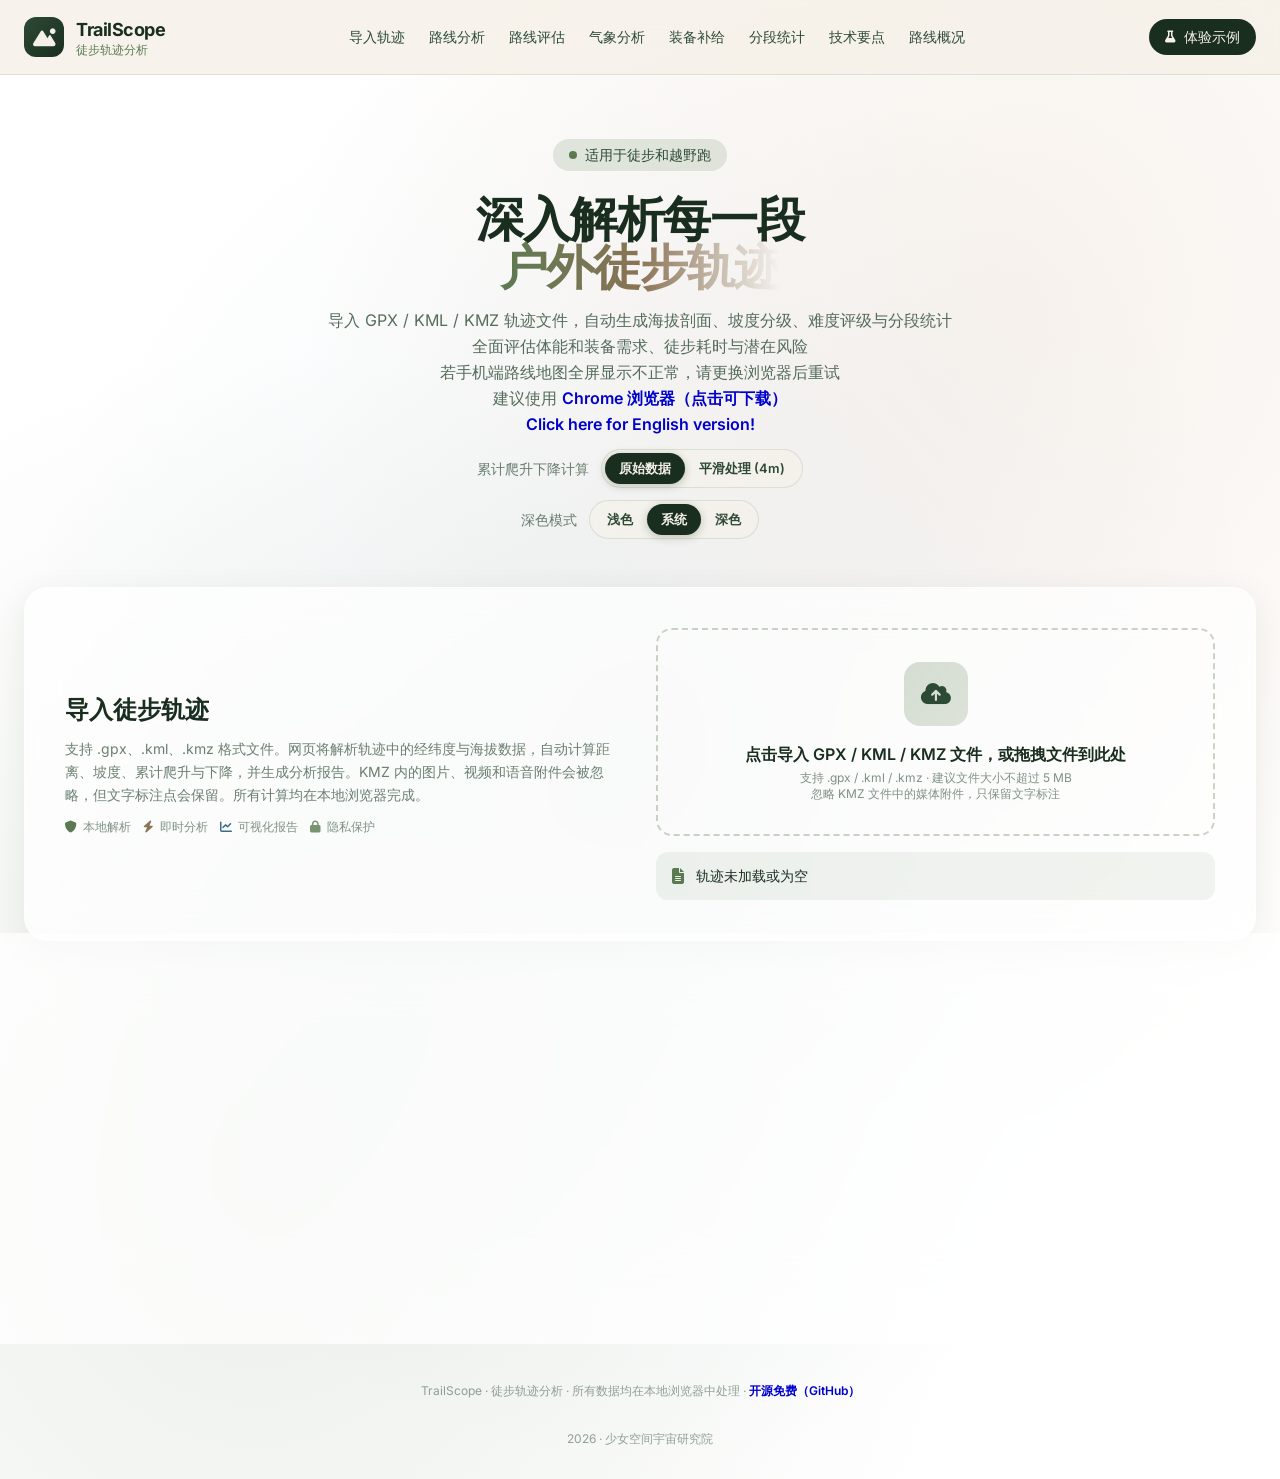
==== commit cb504f6a: "Dark tile filters; sync fullscreen source select Dark-mode tile filters for all 33 map sources, usin" ====
--- a/index.html
+++ b/index.html
@@ -10,6 +10,7 @@
     <script src="js/common/leaflet-1p9p4.js">
     </script>
     <script src="js/common/leaflet-custom-headers.js"></script>
+    <script src="js/common/leaflet-tilelayer-colorfilter.min.js"></script>
     <link href="css/fonts.css" rel="stylesheet">
     <link rel="stylesheet" href="css/all.min.css">
     <link rel="stylesheet" href="css/custom.css" />
@@ -277,8 +278,11 @@
                             <option value="cyclosm">CyclOSM</option>
                             <option value="MapyOutdoor">Mapy 户外地图</option>
                             <option value="MapyAerial">Mapy 卫星图</option>
-							<option value="ESRIWorldTopoMap">ESRI-WorldTopoMap</option>
-                            <option value="ESRIWorldImagery">ESRI-WorldImagery</option>
+							<option value="TFOutdoor">户外徒步路线图</option>
+							<option value="TFLandscape">户外等高线地图</option>
+							<option value="TFAtlas">全球地图</option>
+							<option value="ESRIWorldTopoMap">ESRI 地形图</option>
+                            <option value="ESRIWorldImagery">ESRI 卫星图</option>
                         </select>
                     </div>
 
--- a/css/custom.css
+++ b/css/custom.css
@@ -1161,6 +1161,11 @@
             background: var(--theme-map-overlay);
         }
 
+        /* 深色下已通过 CSS 滤镜压暗的图源（卫星图/路网图）不再叠加静态遮罩，避免双重压暗 */
+        html[data-theme="dark"] #leafletMap.dark-tile-filtered::after {
+            background: transparent;
+        }
+
         html[data-theme="dark"] .mountain-bg {
             background-image:
                 radial-gradient(ellipse at 20% 80%, rgba(120, 155, 108, 0.15) 0%, transparent 52%),
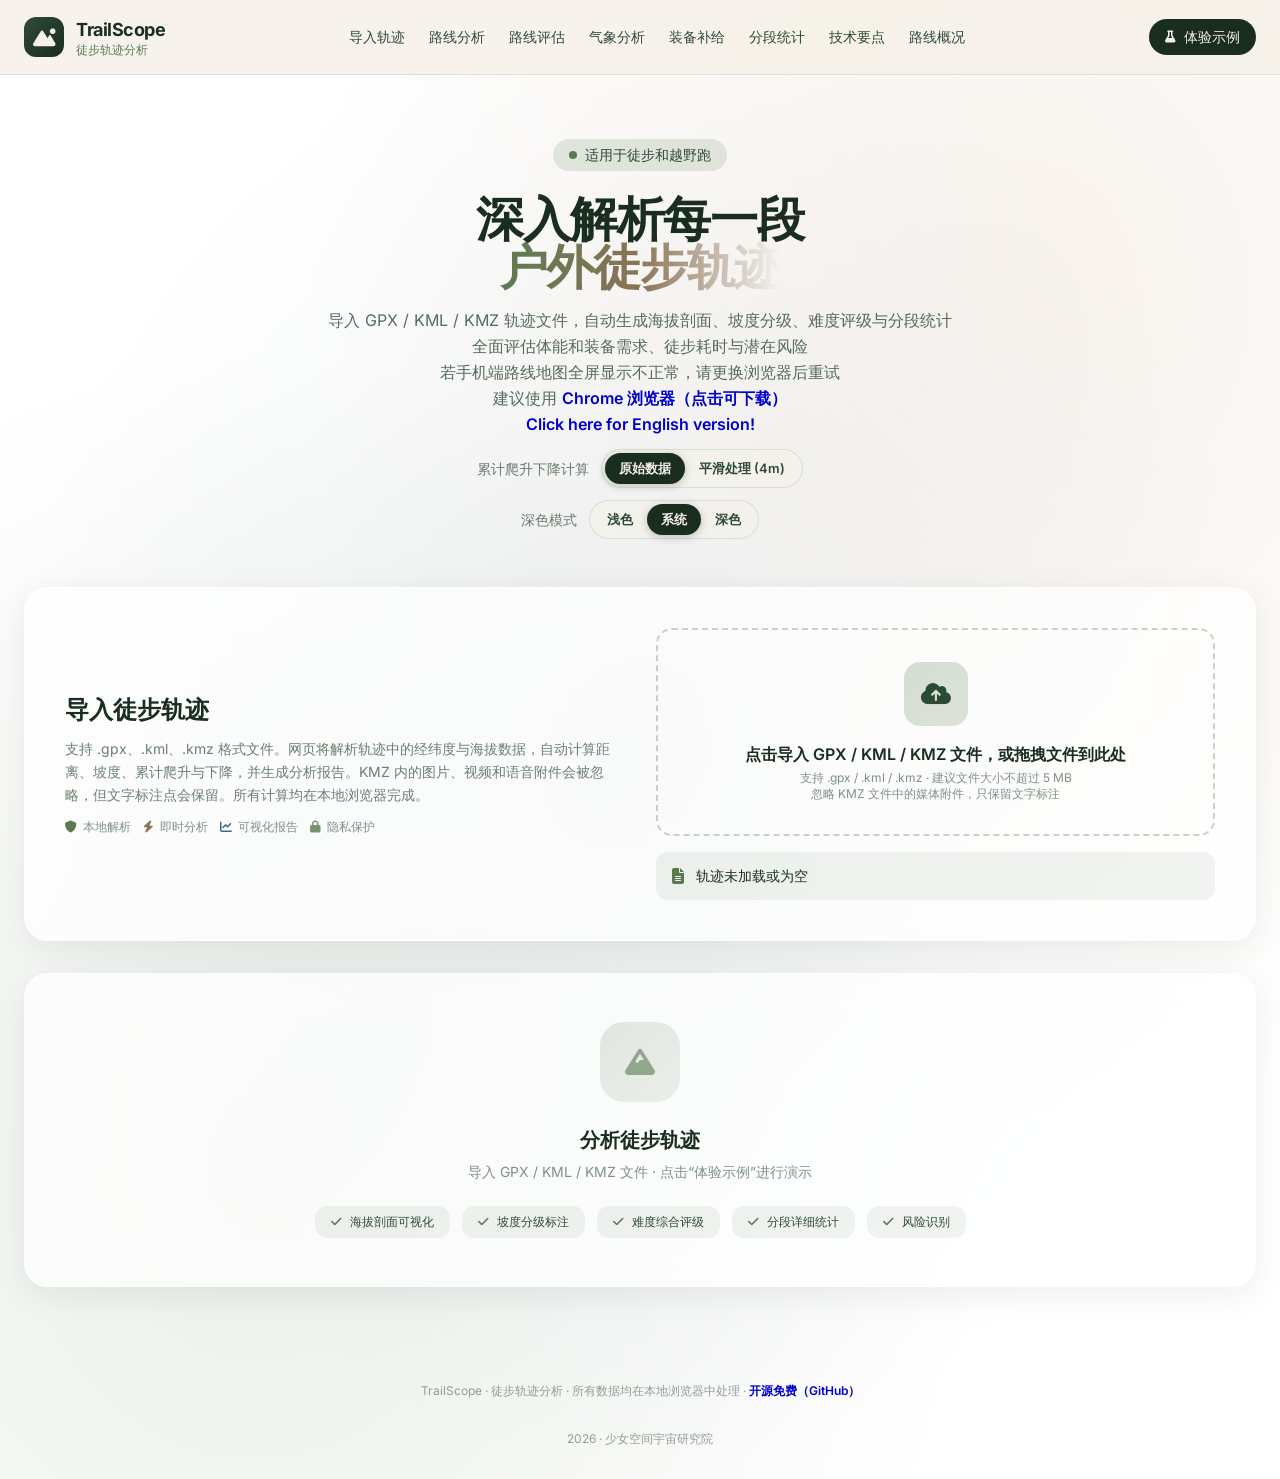
==== commit 7517410d: "Handle no-elevation tracks; dark theme rework Tracks without any valid elevation now get `0` for eve" ====
--- a/index.html
+++ b/index.html
@@ -3,6 +3,7 @@
 <head>
     <meta charset="UTF-8" />
     <meta name="viewport" content="width=device-width, initial-scale=1.0, maximum-scale=1.0, user-scalable=no" />
+    <meta name="theme-color" content="#f5f1e8" />
     <script src="js/common/theme-init.js"></script>
     <title>TrailScope · 徒步轨迹分析器</title>
     <link rel="stylesheet" href="css/tailwind.generated.css" />
@@ -103,10 +104,13 @@
                     <p class="text-sm text-trail-mid/70 leading-relaxed mb-3">
                         支持 .gpx、.kml、.kmz 格式文件。网页将解析轨迹中的经纬度与海拔数据，自动计算距离、坡度、累计爬升与下降，并生成分析报告。KMZ 内的图片、视频和语音附件会被忽略，但文字标注点会保留。所有计算均在本地浏览器完成。
                     </p>
-                    <p id="warningText" class="text-sm warning-text leading-relaxed mb-6 hidden">
-                        <i class="fa-solid fa-triangle-exclamation mr-1"></i>
-                        <b>导入的轨迹可能为手绘规划，非驴友实走，使用该轨迹徒步时需注意户外路况和人身安全。</b>
-                    </p>
+                    <div id="trackWarnings" class="hidden">
+                        <p id="warningText" class="text-sm warning-text leading-relaxed mb-6 hidden" role="status">
+                            <i class="fa-solid fa-triangle-exclamation mr-1"></i>
+                            <b>导入的轨迹可能为手绘规划，非驴友实走，使用该轨迹徒步时需注意户外路况和人身安全。</b>
+                        </p>
+                        <p id="noElevationImportWarning" class="no-elevation-notice hidden" role="status">轨迹未包含有效海拔数据，无法进行基于海拔的分析。</p>
+                    </div>
                     <div class="flex flex-wrap gap-3 text-xs text-trail-mid/60">
                         <span class="flex items-center gap-1.5"><i class="fa-solid fa-shield text-trail-moss"></i> 本地解析</span>
                         <span class="flex items-center gap-1.5"><i class="fa-solid fa-bolt text-trail-earth"></i> 即时分析</span>
@@ -289,8 +293,8 @@
                     <div id="mapInfoOverlay" class="absolute top-3 left-3 px-3 py-2 rounded-xl glass-dark text-xs z-[1000] hidden">
                         <div class="space-y-0.5">
                             <div><span class="font-medium text-trail-cream">距离：</span><span id="mapInfoDist" class="font-medium text-trail-cream">—</span></div>
-                            <div><span class="font-medium text-trail-cream">海拔：</span><span id="mapInfoEle" class="font-medium text-trail-cream">—</span></div>
-                            <div><span class="font-medium text-trail-cream">坡度：</span><span id="mapInfoGrad" class="font-medium text-trail-cream">—</span></div>
+                            <div id="mapInfoElevationRow"><span class="font-medium text-trail-cream">海拔：</span><span id="mapInfoEle" class="font-medium text-trail-cream">—</span></div>
+                            <div id="mapInfoGradeRow"><span class="font-medium text-trail-cream">坡度：</span><span id="mapInfoGrad" class="font-medium text-trail-cream">—</span></div>
                         </div>
                     </div>
 
@@ -320,7 +324,7 @@
                             海拔剖面图
                         </h3>
                     </div>
-                    <div class="flex items-center gap-1.5 flex-wrap">
+                    <div id="elevationProfileControls" class="flex items-center gap-1.5 flex-wrap">
                         <button id="annotationBtn" class="btn-sm-uniform bg-trail-dark text-trail-cream hover:bg-trail-mid">
                             <i class="fa-solid fa-eye"></i>
                             <span id="annotationLabel">隐藏标注</span>
@@ -341,6 +345,9 @@
                     </div>
                 </div>
 
+                <p id="noElevationProfileNotice" class="no-elevation-notice hidden" role="status">轨迹未包含有效海拔数据，无法显示海拔剖面图</p>
+
+                <div id="elevationProfileContent">
                 <!-- Gradient Legend -->
                 <div class="flex flex-wrap items-center gap-4 mb-4 text-xs">
                     <select id="colorModeSelect" class="color-mode-select" title="切换颜色模式">
@@ -411,6 +418,7 @@
                             <i class="fa-solid fa-xmark"></i>
                         </button>
                     </div>
+                </div>
                 </div>
             </div>
         </div>
@@ -425,7 +433,9 @@
                     难度评级
                 </h3>
                 <p class="text-xs text-trail-mid/60 mb-5">基于距离、爬升、坡度进行综合评估</p>
-
+                <p id="difficultyElevationNotice" class="no-elevation-notice hidden" role="status">轨迹未包含有效海拔数据，无法进行难度评级</p>
+
+                <div id="difficultyContent">
                 <div class="text-center mb-5">
                     <div class="inline-flex items-center justify-center w-28 h-28 rounded-full relative">
                         <svg class="progress-ring absolute inset-0" width="112" height="112">
@@ -478,6 +488,7 @@
                         </div>
                     </div>
                 </div>
+                </div>
             </div>
 
             <!-- Time & Energy Estimate -->
@@ -487,6 +498,7 @@
                     耗时与体能需求
                 </h3>
                 <p class="text-xs text-trail-mid/60 mb-5">基于 Naismith 公式修正计算</p>
+                <p id="timeElevationNotice" class="no-elevation-notice hidden" role="status">轨迹未包含有效海拔数据，无法进行坡度修正</p>
 
                 <div class="space-y-4">
                     <div class="rounded-2xl bg-trail-sage/10 p-4">
@@ -538,6 +550,7 @@
                     风险提示
                 </h3>
                 <p class="text-xs text-trail-mid/60 mb-5">基于路线特征，识别潜在风险</p>
+                <p id="riskElevationNotice" class="no-elevation-notice hidden" role="status">轨迹未包含有效海拔数据，无法识别海拔、爬升和坡度相关的风险</p>
 
                 <div id="riskList" class="space-y-3">
                 </div>
@@ -561,6 +574,7 @@
                 气象分析
             </h3>
             <p class="text-sm text-trail-mid/60 mb-5">输入气象数据，结合路线海拔范围修正装备建议和风险提示</p>
+            <p id="weatherElevationNotice" class="no-elevation-notice hidden" role="status">轨迹未包含有效海拔数据，无法识别海拔相关的风险</p>
 
             <!-- 基础输入区域 -->
             <div class="grid md:grid-cols-5 gap-3 items-end">
@@ -640,6 +654,7 @@
                 装备和补给建议
             </h3>
             <p class="text-sm text-trail-mid/60 mb-6">基于路线难度、距离、海拔和路线评估结果自动生成。可根据个人配速和路线补给状况，削减随身补给。</p>
+            <p id="equipmentElevationNotice" class="no-elevation-notice hidden" role="status">轨迹未包含有效海拔数据，无法基于海拔生成针对性的建议</p>
 
             <div class="grid md:grid-cols-3 gap-6">
                 <!-- Essential Equipment -->
@@ -682,9 +697,10 @@
                         <i class="fa-solid fa-list-ol text-trail-moss"></i>
                         分段统计
                     </h3>
-                    <p class="text-sm text-trail-mid/60 mt-1">
+                    <p id="segmentSummary" class="text-sm text-trail-mid/60 mt-1">
                         <span id="segmentTotalCount">轨迹共 0 段，</span>点击任意分段在地图和剖面图中查看详情
                     </p>
+                    <p id="segmentElevationNotice" class="no-elevation-notice hidden" role="status">轨迹未包含有效海拔数据，坡度分段不可用。</p>
                 </div>
                 <div class="flex gap-2">
                     <button id="segAuto" class="seg-btn active">坡度分段</button>
@@ -693,7 +709,7 @@
                 </div>
             </div>
 
-            <div class="overflow-x-auto scroll-thin">
+            <div id="segmentTableContainer" class="overflow-x-auto scroll-thin">
                 <table class="w-full text-sm">
                     <thead>
                         <tr class="border-b border-trail-sage/20 text-xs text-trail-mid/60 uppercase tracking-wider">
@@ -749,7 +765,8 @@
                     <i class="fa-solid fa-chart-pie text-trail-earth"></i>
                     坡度分布与技术要点
                 </h3>
-                <p class="text-xs text-trail-mid/60 mb-5">各坡度等级的上坡与下坡占比及技术建议</p>
+                <p id="gradientDistributionSubtitle" class="text-xs text-trail-mid/60 mb-5">各坡度等级的上坡与下坡占比及技术建议</p>
+                <p id="gradientDistributionNotice" class="no-elevation-notice hidden" role="status">轨迹未包含有效海拔数据，无法计算坡度分布</p>
                 <div id="gradientDistribution" class="space-y-5">
                 </div>
             </div>
@@ -759,7 +776,8 @@
                     <i class="fa-solid fa-circle-info text-accent-blue"></i>
                     路线概况
                 </h3>
-                <p class="text-xs text-trail-mid/60 mb-5">关键数据与路线特征</p>
+                <p id="routeSummarySubtitle" class="text-xs text-trail-mid/60 mb-5">关键数据与路线特征</p>
+                <p id="routeSummaryNotice" class="no-elevation-notice hidden" role="status">轨迹未包含有效海拔数据，无法计算关键数据与路线特征</p>
                 <div id="routeSummary" class="space-y-3 text-sm">
                 </div>
             </div>
--- a/css/custom.css
+++ b/css/custom.css
@@ -36,37 +36,37 @@
 
         html[data-theme="dark"] {
             color-scheme: dark;
-            --theme-page-start: #09110c;
-            --theme-page-mid: #101c14;
-            --theme-page-mid-2: #1d1c15;
-            --theme-page-end: #382215;
-            --theme-surface-card: rgba(18, 32, 23, 0.9);
-            --theme-surface-raised: rgba(34, 53, 39, 0.72);
-            --theme-surface-control: #17271d;
-            --theme-surface-control-hover: #213629;
-            --theme-surface-soft: rgba(144, 174, 132, 0.12);
-            --theme-text-primary: #edf3e9;
-            --theme-text-secondary: #c7d6c3;
-            --theme-text-muted: rgba(199, 214, 195, 0.7);
-            --theme-border: rgba(151, 177, 140, 0.22);
-            --theme-border-card: rgba(151, 177, 140, 0.2);
-            --theme-shadow: 0 10px 34px rgba(0, 0, 0, 0.3);
-            --theme-shadow-hover: 0 14px 44px rgba(0, 0, 0, 0.4);
-            --theme-nav: rgba(10, 19, 13, 0.9);
+            --theme-page-start: #1a1c20;
+            --theme-page-mid: #1a1c20;
+            --theme-page-mid-2: #1a1c20;
+            --theme-page-end: #1a1c20;
+            --theme-surface-card: rgba(35, 38, 44, 0.9);
+            --theme-surface-raised: rgba(48, 52, 60, 0.72);
+            --theme-surface-control: #22252b;
+            --theme-surface-control-hover: #2a2e36;
+            --theme-surface-soft: rgba(148, 156, 170, 0.1);
+            --theme-text-primary: #e9eef6;
+            --theme-text-secondary: #bac7db;
+            --theme-text-muted: rgba(186, 199, 219, 0.7);
+            --theme-border: rgba(140, 147, 158, 0.2);
+            --theme-border-card: rgba(140, 147, 158, 0.18);
+            --theme-shadow: 0 10px 34px rgba(0, 0, 0, 0.34);
+            --theme-shadow-hover: 0 14px 44px rgba(0, 0, 0, 0.44);
+            --theme-nav: rgba(22, 24, 28, 0.92);
             --theme-link: #8fbcff;
-            --theme-active-bg: #355442;
-            --theme-active-hover: #42664f;
-            --theme-active-text: #f2f6ef;
-            --theme-active-shadow: 0 2px 8px rgba(0, 0, 0, 0.25);
-            --theme-moss: #91b184;
-            --theme-sage: #a1b799;
+            --theme-active-bg: #363c48;
+            --theme-active-hover: #434a58;
+            --theme-active-text: #eef3fa;
+            --theme-active-shadow: 0 2px 8px rgba(0, 0, 0, 0.3);
+            --theme-moss: #7ea6d4;
+            --theme-sage: #9cb8d8;
             --theme-earth: #c09a72;
             --theme-red: #e27665;
             --theme-amber: #e5b84f;
-            --theme-blue: #74aecb;
-            --theme-map-overlay: rgba(6, 17, 10, 0.8);
-            --theme-fullscreen-surface: rgba(18, 32, 23, 0.96);
-            --theme-fullscreen-portrait-surface: rgba(18, 32, 23, 0.97);
+            --theme-blue: #74b0dc;
+            --theme-map-overlay: rgba(10, 11, 13, 0.8);
+            --theme-fullscreen-surface: rgba(33, 36, 42, 0.96);
+            --theme-fullscreen-portrait-surface: rgba(33, 36, 42, 0.97);
         }
 
         body {
@@ -582,6 +582,25 @@
             font-weight: 500;
         }
 
+        .no-elevation-notice {
+            display: block;
+            margin-bottom: 1rem;
+            color: var(--theme-red);
+            background: rgba(197, 75, 60, 0.08);
+            border: 1px solid rgba(197, 75, 60, 0.24);
+            border-radius: 10px;
+            padding: 0.65rem 0.8rem;
+            font-size: 0.8125rem;
+            line-height: 1.5;
+            white-space: normal;
+            overflow-wrap: break-word;
+            word-break: normal;
+        }
+
+        .no-elevation-notice.hidden {
+            display: none;
+        }
+
         .nav-segment-btn {
             background: var(--theme-surface-control);
             border: none;
@@ -700,6 +719,21 @@
         }
         .map-fullscreen-chart .fullscreen-profile .tooltip {
             z-index: 10002;
+        }
+
+        .map-fullscreen-chart.no-elevation-profile .fullscreen-profile {
+            display: none !important;
+        }
+        .map-fullscreen-chart.no-elevation-profile .fullscreen-chart-toolbar {
+            bottom: 2%;
+        }
+        .map-fullscreen-chart.no-elevation-profile.portrait-mode #leafletMap {
+            top: 0;
+            bottom: 0;
+            height: 100% !important;
+        }
+        .map-fullscreen-chart.no-elevation-profile.portrait-mode .fullscreen-chart-toolbar {
+            bottom: 8px !important;
         }
 
         .map-fullscreen-chart.portrait-mode {
@@ -1161,33 +1195,60 @@
             background: var(--theme-map-overlay);
         }
 
-        /* 深色下已通过 CSS 滤镜压暗的图源（卫星图/路网图）不再叠加静态遮罩，避免双重压暗 */
-        html[data-theme="dark"] #leafletMap.dark-tile-filtered::after {
-            background: transparent;
-        }
-
+        /* 深色下图源已按各自滤镜压暗（dark-tile-filtered），遮罩只做一层轻量均匀再压暗，
+           避免 UI 基底加深后瓦片反而成为画面最亮块；轨迹在 overlay pane(400) 之上不受影响 */
+        /html[data-theme="dark"] #leafletMap.dark-tile-filtered::after {
+            background: rgba(14, 15, 18, 0.38);
+        }
+
+        /* 深色背景为纯色 #1a1c20（四段 page 变量同值，.gradient-bg 退化为纯色），关闭氛围径向光斑 */
         html[data-theme="dark"] .mountain-bg {
-            background-image:
-                radial-gradient(ellipse at 20% 80%, rgba(120, 155, 108, 0.15) 0%, transparent 52%),
-                radial-gradient(ellipse at 80% 20%, rgba(169, 108, 62, 0.13) 0%, transparent 52%),
-                radial-gradient(ellipse at 50% 50%, rgba(67, 111, 128, 0.11) 0%, transparent 72%);
+            background-image: none;
         }
 
         html[data-theme="dark"] .to-accent-clay {
-            background-image: linear-gradient(to right, #91b184, #c09a72, #d98045) !important;
+            background-image: linear-gradient(to right, #7ea6d4, #c09a72, #d98045) !important;
+        }
+
+        /* 深色下重写 Tailwind 渐变端点变量：logo 瓦片与上传区图标瓦片，防止残留浅色森林绿 */
+        html[data-theme="dark"] .from-trail-mid {
+            --tw-gradient-from: #2a2e37 var(--tw-gradient-from-position);
+            --tw-gradient-to: rgba(42, 46, 55, 0) var(--tw-gradient-to-position);
+        }
+
+        html[data-theme="dark"] .to-trail-dark {
+            --tw-gradient-to: #191c22 var(--tw-gradient-to-position);
+        }
+
+        html[data-theme="dark"] .from-trail-sage\/20 {
+            --tw-gradient-from: rgba(150, 158, 172, 0.2) var(--tw-gradient-from-position);
+            --tw-gradient-to: rgba(150, 158, 172, 0) var(--tw-gradient-to-position);
+        }
+
+        html[data-theme="dark"] .from-trail-sage\/30 {
+            --tw-gradient-from: rgba(150, 158, 172, 0.3) var(--tw-gradient-from-position);
+            --tw-gradient-to: rgba(150, 158, 172, 0) var(--tw-gradient-to-position);
+        }
+
+        html[data-theme="dark"] .to-trail-moss\/10 {
+            --tw-gradient-to: rgba(96, 103, 114, 0.1) var(--tw-gradient-to-position);
+        }
+
+        html[data-theme="dark"] .to-trail-moss\/20 {
+            --tw-gradient-to: rgba(96, 103, 114, 0.2) var(--tw-gradient-to-position);
         }
 
         html[data-theme="dark"] #leafletMap,
         html[data-theme="dark"] .leaflet-container {
-            background: #0c1710;
+            background: #16181d;
         }
 
         html[data-theme="dark"] .glass-dark,
         html[data-theme="dark"] .tooltip,
         html[data-theme="dark"] .segment-tooltip,
         html[data-theme="dark"] .waypoint-popup-content {
-            background: rgba(8, 16, 11, 0.94);
-            border-color: rgba(151, 177, 140, 0.24);
+            background: rgba(24, 26, 31, 0.95);
+            border-color: rgba(140, 147, 158, 0.24);
         }
 
         html[data-theme="dark"] .text-trail-dark {
@@ -1200,15 +1261,15 @@
 
         html[data-theme="dark"] .text-trail-mid\/80,
         html[data-theme="dark"] .text-trail-mid\/70 {
-            color: rgba(199, 214, 195, 0.8) !important;
+            color: rgba(186, 199, 219, 0.8) !important;
         }
 
         html[data-theme="dark"] .text-trail-mid\/60 {
-            color: rgba(199, 214, 195, 0.7) !important;
+            color: rgba(186, 199, 219, 0.7) !important;
         }
 
         html[data-theme="dark"] .text-trail-mid\/50 {
-            color: rgba(199, 214, 195, 0.58) !important;
+            color: rgba(186, 199, 219, 0.58) !important;
         }
 
         html[data-theme="dark"] .text-trail-moss,
@@ -1245,7 +1306,7 @@
         }
 
         html[data-theme="dark"] .bg-trail-cream\/50 {
-            background-color: rgba(49, 70, 53, 0.58) !important;
+            background-color: rgba(44, 48, 56, 0.58) !important;
         }
 
         html[data-theme="dark"] .bg-trail-sage\/10,
@@ -1263,7 +1324,7 @@
         }
 
         /* Fitness level indicator dots: lit via classes so theme switching recolors them automatically.
-           Dark values follow the dark theme palette (--theme-moss/sage/amber/red, clay from to-accent-clay). */
+           Dark values keep the semantic lv1-lv2 green ramp; amber/clay/red follow --theme-amber, to-accent-clay and --theme-red. */
         .fitness-dot {
             transition: background-color 0.3s;
         }
@@ -1290,18 +1351,22 @@
         html[data-theme="dark"] .upload-zone.dragover,
         html[data-theme="dark"] .segment-row:hover,
         html[data-theme="dark"] .advanced-toggle-btn:hover {
-            background: rgba(145, 177, 132, 0.1);
+            background: rgba(126, 166, 212, 0.1);
+        }
+
+        html[data-theme="dark"] .upload-zone {
+            border-color: rgba(140, 147, 158, 0.4);
         }
 
         html[data-theme="dark"] .segment-row.active {
-            background: rgba(145, 177, 132, 0.17);
+            background: rgba(126, 166, 212, 0.17);
             border-left-color: var(--theme-moss);
         }
 
         html[data-theme="dark"] .seg-label-uniform,
         html[data-theme="dark"] .pagination-btn,
         html[data-theme="dark"] .seg-btn {
-            background: rgba(145, 177, 132, 0.14);
+            background: rgba(126, 166, 212, 0.14);
             color: var(--theme-text-secondary);
         }
 
@@ -1313,7 +1378,7 @@
         }
 
         html[data-theme="dark"] .equipment-item {
-            border-bottom-color: rgba(151, 177, 140, 0.14);
+            border-bottom-color: rgba(140, 147, 158, 0.14);
         }
 
         html[data-theme="dark"] input,
@@ -1327,38 +1392,38 @@
 
         html[data-theme="dark"] input::placeholder,
         html[data-theme="dark"] textarea::placeholder {
-            color: rgba(199, 214, 195, 0.48);
+            color: rgba(186, 199, 219, 0.48);
         }
 
         html[data-theme="dark"] input:focus,
         html[data-theme="dark"] select:focus,
         html[data-theme="dark"] textarea:focus {
             border-color: var(--theme-moss);
-            box-shadow: 0 0 0 3px rgba(145, 177, 132, 0.18);
+            box-shadow: 0 0 0 3px rgba(126, 166, 212, 0.18);
             outline: none;
         }
 
         html[data-theme="dark"] .leaflet-tooltip {
-            background: rgba(8, 16, 11, 0.94);
-            border-color: rgba(151, 177, 140, 0.3);
+            background: rgba(24, 26, 31, 0.95);
+            border-color: rgba(140, 147, 158, 0.3);
             color: var(--theme-text-primary);
             box-shadow: 0 2px 12px rgba(0, 0, 0, 0.4);
         }
 
         html[data-theme="dark"] .leaflet-tooltip-top::before {
-            border-top-color: rgba(151, 177, 140, 0.3);
+            border-top-color: rgba(140, 147, 158, 0.3);
         }
 
         html[data-theme="dark"] .leaflet-tooltip-bottom::before {
-            border-bottom-color: rgba(151, 177, 140, 0.3);
+            border-bottom-color: rgba(140, 147, 158, 0.3);
         }
 
         html[data-theme="dark"] .leaflet-tooltip-left::before {
-            border-left-color: rgba(151, 177, 140, 0.3);
+            border-left-color: rgba(140, 147, 158, 0.3);
         }
 
         html[data-theme="dark"] .leaflet-tooltip-right::before {
-            border-right-color: rgba(151, 177, 140, 0.3);
+            border-right-color: rgba(140, 147, 158, 0.3);
         }
 
         html[data-theme="dark"] #weatherResult [style*="color:#0a2463"] {
@@ -1390,12 +1455,23 @@
             color: var(--theme-earth) !important;
         }
 
+        /* Segment type badges: inline colors stay for light mode; brighten text and frame on dark cards. */
+        html[data-theme="dark"] .seg-type-climb {
+            color: var(--theme-red) !important;
+            background: rgba(226, 118, 101, 0.16) !important;
+        }
+
+        html[data-theme="dark"] .seg-type-descent {
+            color: #6da0c4 !important;
+            background: rgba(109, 160, 196, 0.16) !important;
+        }
+
         html[data-theme="dark"] .map-fullscreen-chart {
             background: var(--theme-page-start);
         }
 
         html[data-theme="dark"] .scroll-thin {
-            scrollbar-color: rgba(151, 177, 140, 0.42) rgba(151, 177, 140, 0.1);
+            scrollbar-color: rgba(140, 147, 158, 0.42) rgba(140, 147, 158, 0.1);
         }
 
         @media (prefers-reduced-motion: reduce) {
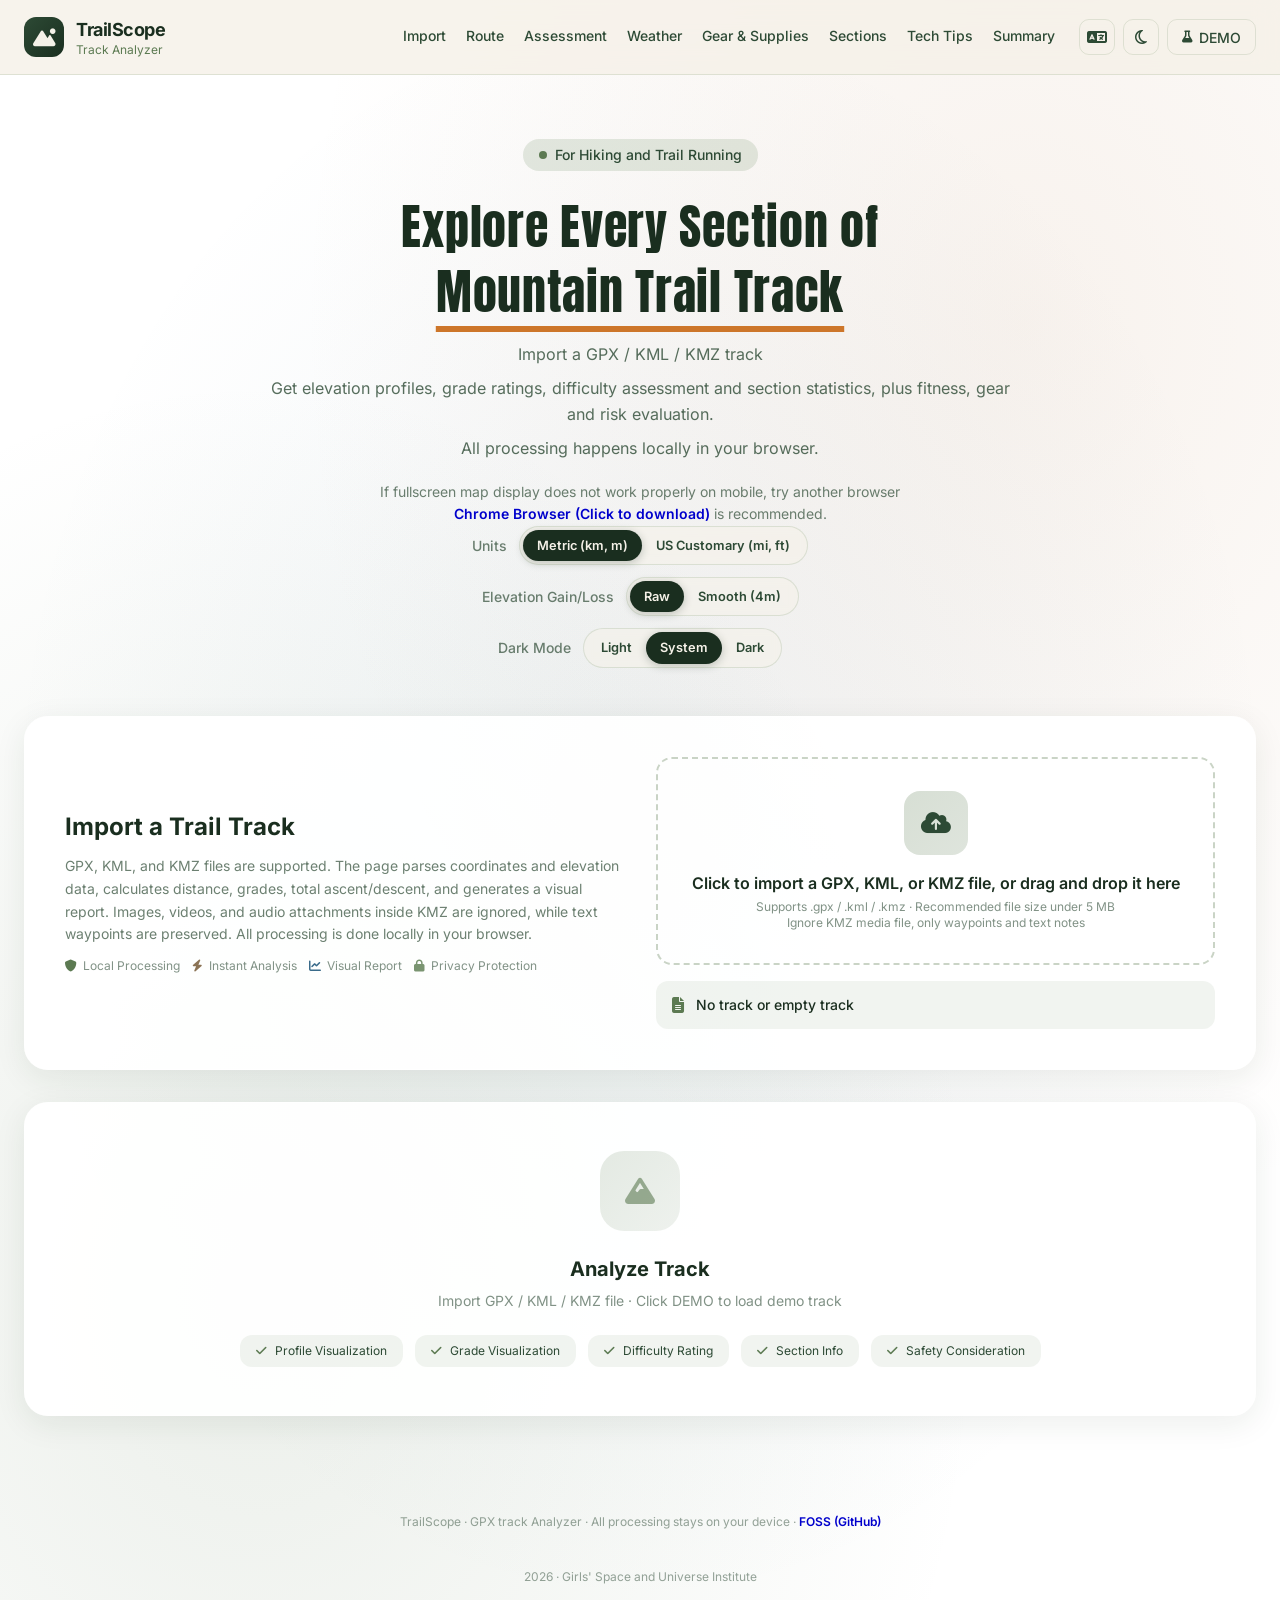
==== commit 58325255: "anti-AI-slop fix + hero typography Visual overhaul per the hallmark anti-slop skill (github.com/nutl" ====
--- a/index.html
+++ b/index.html
@@ -2,9 +2,10 @@
 <html lang="zh-CN">
 <head>
     <meta charset="UTF-8" />
-    <meta name="viewport" content="width=device-width, initial-scale=1.0, maximum-scale=1.0, user-scalable=no" />
+    <meta name="viewport" content="width=device-width, initial-scale=1.0" />
     <meta name="theme-color" content="#f5f1e8" />
     <script src="js/common/theme-init.js"></script>
+    <script src="js/common/language-redirect.js"></script>
     <title>TrailScope · 徒步轨迹分析器</title>
     <link rel="stylesheet" href="css/tailwind.generated.css" />
     <link rel="stylesheet" href="css/leaflet-1p9p4.css" />
@@ -18,32 +19,63 @@
 </head>
 <body class="gradient-bg min-h-screen mountain-bg">
 
-    <!-- Navigation (不变) -->
+    <!-- Navigation -->
     <nav class="nav-blur sticky top-0 z-50 border-b border-trail-sage/20">
-        <div class="max-w-7xl mx-auto px-6 py-4 flex items-center justify-between">
+        <div class="max-w-7xl mx-auto px-6 py-4 flex items-center gap-6 nav-inner">
             <div class="flex items-center gap-3">
                 <div class="w-10 h-10 rounded-xl bg-gradient-to-br from-trail-mid to-trail-dark flex items-center justify-center">
                     <i class="fa-solid fa-mountain-sun text-trail-cream text-lg"></i>
                 </div>
                 <div>
-                    <h1 class="text-lg font-bold text-trail-dark tracking-tight">TrailScope</h1>
-                    <p class="text-xs text-trail-moss -mt-0.5">徒步轨迹分析</p>
-                </div>
-            </div>
-            <div class="hidden md:flex items-center gap-6 text-sm font-medium text-trail-mid">
-                <a href="#upload" class="hover:text-trail-dark transition">导入轨迹</a>
-                <a href="#analysis" class="hover:text-trail-dark transition">路线分析</a>
-                <a href="#assessment" class="hover:text-trail-dark transition">路线评估</a>
-                <a href="#weatherAnalysis" class="hover:text-trail-dark transition">气象分析</a>
-                <a href="#equipment" class="hover:text-trail-dark transition">装备补给</a>
-                <a href="#segments" class="hover:text-trail-dark transition">分段统计</a>
-                <a href="#techtips" class="hover:text-trail-dark transition">技术要点</a>
-                <a href="#summary" class="hover:text-trail-dark transition">路线概况</a>
-            </div>
-            <button id="loadDemoBtn" class="px-4 py-2 rounded-full bg-trail-dark text-trail-cream text-sm font-medium hover:bg-trail-mid transition flex items-center gap-2">
-                <i class="fa-solid fa-flask text-xs"></i>
-                体验示例
-            </button>
+                    <h1 class="text-lg font-bold text-trail-dark tracking-tight nav-wordmark">TrailScope</h1>
+                    <p class="text-xs text-trail-moss -mt-0.5 nav-subtitle">徒步轨迹分析</p>
+                </div>
+            </div>
+            <div class="nav-anchors items-center text-sm font-medium">
+                <a href="#upload">导入轨迹</a>
+                <a href="#analysis">路线分析</a>
+                <a href="#assessment">路线评估</a>
+                <a href="#weatherAnalysis">气象分析</a>
+                <a href="#equipment">装备补给</a>
+                <a href="#segments">分段统计</a>
+                <a href="#techtips">技术要点</a>
+                <a href="#summary">路线概况</a>
+            </div>
+            <div class="nav-actions flex items-center gap-2">
+                <div class="nav-quick-group">
+                    <details class="nav-menu">
+                        <summary aria-label="切换语言">
+                            <i class="fa-solid fa-language"></i>
+                        </summary>
+                        <div class="nav-menu-panel lang-panel">
+                            <a href="index.html" aria-current="true"><span>中文</span><i class="fa-solid fa-check"></i></a>
+                            <a href="TrailScope-English.html"><span>English</span></a>
+                        </div>
+                    </details>
+                    <button id="themeQuickBtn" class="nav-icon-btn" aria-label="切换深浅色模式">
+                        <i class="fa-regular fa-moon"></i>
+                    </button>
+                </div>
+                <button id="loadDemoBtn" class="nav-ghost-btn" aria-label="加载示例轨迹">
+                    <i class="fa-solid fa-flask text-xs"></i>
+                    <span class="demo-label">体验示例</span>
+                </button>
+                <details class="nav-menu nav-hamburger">
+                    <summary aria-label="菜单">
+                        <i class="fa-solid fa-bars"></i>
+                    </summary>
+                    <div class="nav-menu-panel">
+                        <a href="#upload">导入轨迹</a>
+                        <a href="#analysis">路线分析</a>
+                        <a href="#assessment">路线评估</a>
+                        <a href="#weatherAnalysis">气象分析</a>
+                        <a href="#equipment">装备补给</a>
+                        <a href="#segments">分段统计</a>
+                        <a href="#techtips">技术要点</a>
+                        <a href="#summary">路线概况</a>
+                    </div>
+                </details>
+            </div>
         </div>
     </nav>
 
@@ -55,27 +87,27 @@
                     <span class="w-2 h-2 rounded-full bg-trail-moss pulse-dot"></span>
                     适用于徒步和越野跑
                 </div>
-                <h2 class="text-4xl md:text-5xl font-extrabold text-trail-dark tracking-tight leading-tight mb-4">
+                <h2 class="text-4xl md:text-5xl hero-title text-trail-dark leading-tight mb-4">
                     深入解析每一段<br/>
-                    <span class="bg-gradient-to-r from-trail-moss via-trail-earth to-accent-clay bg-clip-text text-transparent">户外徒步轨迹</span>
+                    <span class="hero-accent">户外徒步轨迹</span>
                 </h2>
-                <p class="text-base text-trail-mid/80 leading-relaxed max-w-2xl mx-auto">
-                    导入 GPX / KML / KMZ 轨迹文件，自动生成海拔剖面、坡度分级、难度评级与分段统计
+                <p class="text-base text-trail-mid/80 leading-relaxed mb-2">
+                    导入 GPX / KML / KMZ 轨迹文件
                 </p>
-                <p class="text-base text-trail-mid/80 leading-relaxed max-w-2xl mx-auto">
+                <p class="text-base text-trail-mid/80 leading-relaxed mb-2">
+                    自动生成海拔剖面、坡度分级、难度评级与分段统计
+                </p>
+                <p class="text-base text-trail-mid/80 leading-relaxed mb-2">
                     全面评估体能和装备需求、徒步耗时与潜在风险
                 </p>
-                <p class="text-base text-trail-mid/80 leading-relaxed max-w-2xl mx-auto">
+                <p class="text-sm text-trail-mid/70 leading-relaxed mt-5">
                     若手机端路线地图全屏显示不正常，请更换浏览器后重试
                 </p>
-                <p class="text-base text-trail-mid/80 leading-relaxed max-w-2xl mx-auto">
+                <p class="text-sm text-trail-mid/70 leading-relaxed">
                     建议使用 <a href='https://www.google.cn/chrome/fallback/' class="theme-link"><span>Chrome 浏览器（点击可下载）</span></a>
                 </p>
-                <p class="text-base text-trail-mid/80 leading-relaxed max-w-2xl mx-auto">
-                    <a href='TrailScope-English.html' class="theme-link"><span>Click here for English version!</span></a>
-                </p>
-
-                <div class="flex items-center justify-center gap-3 mt-3 flex-wrap">
+
+                <div class="flex items-center justify-center gap-3 mt-6 flex-wrap">
                     <span class="text-sm font-medium text-trail-mid/70">累计爬升下降计算</span>
                     <div class="unit-toggle-group">
                         <button class="unit-toggle-btn active" id="rawElevBtn">原始数据</button>
@@ -161,7 +193,7 @@
                     </div>
                     <span class="text-xs font-medium text-trail-mid/50 uppercase tracking-wider">总距离</span>
                 </div>
-                <p class="text-2xl font-bold text-trail-dark" id="statDistance">—</p>
+                <p class="text-2xl font-semibold text-trail-dark num-font" id="statDistance">—</p>
                 <p class="text-xs text-trail-mid/60 mt-1">公里</p>
             </div>
 
@@ -172,7 +204,7 @@
                     </div>
                     <span class="text-xs font-medium text-trail-mid/50 uppercase tracking-wider">累计爬升</span>
                 </div>
-                <p class="text-2xl font-bold text-trail-dark" id="statAscent">—</p>
+                <p class="text-2xl font-semibold text-trail-dark num-font" id="statAscent">—</p>
                 <p class="text-xs text-trail-mid/60 mt-1">米</p>
             </div>
 
@@ -183,7 +215,7 @@
                     </div>
                     <span class="text-xs font-medium text-trail-mid/50 uppercase tracking-wider">累计下降</span>
                 </div>
-                <p class="text-2xl font-bold text-trail-dark" id="statDescent">—</p>
+                <p class="text-2xl font-semibold text-trail-dark num-font" id="statDescent">—</p>
                 <p class="text-xs text-trail-mid/60 mt-1">米</p>
             </div>
 
@@ -194,7 +226,7 @@
                     </div>
                     <span class="text-xs font-medium text-trail-mid/50 uppercase tracking-wider">最高海拔</span>
                 </div>
-                <p class="text-2xl font-bold text-trail-dark" id="statMaxElev">—</p>
+                <p class="text-2xl font-semibold text-trail-dark num-font" id="statMaxElev">—</p>
                 <p class="text-xs text-trail-mid/60 mt-1">米</p>
             </div>
         </div>
@@ -212,17 +244,17 @@
                             </h3>
                         </div>
                         <div id="mapSegmentInfo" class="title-right hidden">
-                            <button id="prevSegmentBtn" class="nav-segment-btn" title="上一段">
+                            <button id="prevSegmentBtn" class="nav-segment-btn" title="上一段" aria-label="上一段">
                                 <i class="fa-solid fa-chevron-left"></i>
                             </button>
                             <span class="seg-label-uniform" id="mapSegmentLabel">—</span>
-                            <button id="nextSegmentBtn" class="nav-segment-btn" title="下一段">
+                            <button id="nextSegmentBtn" class="nav-segment-btn" title="下一段" aria-label="下一段">
                                 <i class="fa-solid fa-chevron-right"></i>
                             </button>
                         </div>
                     </div>
                     <p class="text-xs text-trail-mid/60 mt-1">部分地图数据来自境外服务器，若加载缓慢，请更换网络后重试。</p>
-                    <p class="text-xs mt-1" style="color:#ff0000"><b>以下地图仅用于户外徒步路线展示，切勿用于测绘用途！</b></p>
+                    <p class="text-xs mt-1 map-disclaimer"><b>以下地图仅用于户外徒步路线展示，切勿用于测绘用途！</b></p>
                 </div>
 
                 <!-- Map Gradient Legend -->
@@ -250,25 +282,25 @@
                 <div id="mapContainer" style="height: 380px;">
                     <div id="leafletMap"></div>
 
-                    <div class="absolute top-3 right-3 flex flex-col gap-2 z-[1000]">
-                        <button class="map-control-btn" id="mapZoomInBtn" title="放大">
+                    <div class="absolute top-3 right-3 flex flex-col gap-2 z-10">
+                        <button class="map-control-btn" id="mapZoomInBtn" title="放大" aria-label="放大">
                             <i class="fa-solid fa-magnifying-glass-plus"></i>
                         </button>
-                        <button class="map-control-btn" id="mapZoomOutBtn" title="缩小">
+                        <button class="map-control-btn" id="mapZoomOutBtn" title="缩小" aria-label="缩小">
                             <i class="fa-solid fa-magnifying-glass-minus"></i>
                         </button>
-                        <button class="map-control-btn" id="mapFitBtn" title="显示全图">
+                        <button class="map-control-btn" id="mapFitBtn" title="显示全图" aria-label="显示全图">
                             <i class="fa-solid fa-expand"></i>
                         </button>
-                        <button id="mapFullscreenBtn" class="map-control-btn" title="地图全屏模式">
+                        <button id="mapFullscreenBtn" class="map-control-btn" title="地图全屏模式" aria-label="地图全屏模式">
                             <i class="fa-solid fa-maximize"></i>
                         </button>
-                        <button id="mapLinkageBtn" class="map-control-btn active-linkage" title="禁用地图联动">
+                        <button id="mapLinkageBtn" class="map-control-btn active-linkage" title="禁用地图联动" aria-label="禁用地图联动">
                             <i class="fa-solid fa-location-crosshairs"></i>
                         </button>
                     </div>
 
-                    <div id="mapSourceControl" class="absolute bottom-3 right-3 z-[1000]">
+                    <div id="mapSourceControl" class="absolute bottom-3 right-3 z-10">
                         <select id="mapSourceSelect" class="map-source-select" title="切换图源">
 							<option value="tiandituluwang" selected>天地图路网图</option>
 							<option value="tiandituweixing">天地图卫星图</option>
@@ -290,7 +322,7 @@
                         </select>
                     </div>
 
-                    <div id="mapInfoOverlay" class="absolute top-3 left-3 px-3 py-2 rounded-xl glass-dark text-xs z-[1000] hidden">
+                    <div id="mapInfoOverlay" class="absolute top-3 left-3 px-3 py-2 rounded-xl glass-dark text-xs z-10 hidden">
                         <div class="space-y-0.5">
                             <div><span class="font-medium text-trail-cream">距离：</span><span id="mapInfoDist" class="font-medium text-trail-cream">—</span></div>
                             <div id="mapInfoElevationRow"><span class="font-medium text-trail-cream">海拔：</span><span id="mapInfoEle" class="font-medium text-trail-cream">—</span></div>
@@ -298,7 +330,7 @@
                         </div>
                     </div>
 
-                    <div id="mapLocationLegend" class="absolute bottom-3 left-3 px-3 py-2 rounded-xl glass-dark text-xs z-[1000]">
+                    <div id="mapLocationLegend" class="absolute bottom-3 left-3 px-3 py-2 rounded-xl glass-dark text-xs z-10">
                         <div class="flex items-center gap-2 mb-1">
                             <div class="w-2.5 h-2.5 rounded-full bg-accent-red"></div>
                             <span class="font-medium text-trail-cream">当前位置</span>
@@ -382,13 +414,13 @@
 
                     <!-- Zoom Controls -->
                     <div class="absolute top-2 right-2 flex flex-col gap-1.5 z-10 zoom-controls">
-                        <button class="zoom-btn" id="chartZoomInBtn" title="放大">
+                        <button class="zoom-btn" id="chartZoomInBtn" title="放大" aria-label="放大">
                             <i class="fa-solid fa-magnifying-glass-plus"></i>
                         </button>
-                        <button class="zoom-btn" id="chartZoomOutBtn" title="缩小">
+                        <button class="zoom-btn" id="chartZoomOutBtn" title="缩小" aria-label="缩小">
                             <i class="fa-solid fa-magnifying-glass-minus"></i>
                         </button>
-                        <button class="zoom-btn" id="chartResetBtn" title="重置">
+                        <button class="zoom-btn" id="chartResetBtn" title="重置" aria-label="重置">
                             <i class="fa-solid fa-expand"></i>
                         </button>
                     </div>
@@ -397,7 +429,7 @@
                 <!-- Zoom Info -->
                 <div class="flex items-center justify-between mt-3">
                     <div id="zoomInfo" class="px-2.5 py-1 rounded-lg glass-dark text-xs text-trail-cream hidden">
-                        <span id="zoomLevel">100%</span>
+                        <span id="zoomLevel" class="num-font">100%</span>
                     </div>
                     <div class="text-xs text-trail-mid/50 ml-auto">
                         <i class="fa-solid fa-circle-info"></i> 滚轮缩放 · 拖拽平移 · 鼠标悬浮/触摸可查看详情
@@ -414,7 +446,7 @@
                             <p id="wpName" class="text-sm font-semibold text-trail-dark"></p>
                             <p id="wpDetails" class="text-xs text-trail-mid/60"></p>
                         </div>
-                        <button id="closeWaypointInfoBtn" class="text-trail-mid/60 hover:text-accent-red transition">
+                        <button id="closeWaypointInfoBtn" class="text-trail-mid/60 hover:text-accent-red transition" title="关闭" aria-label="关闭航路点信息">
                             <i class="fa-solid fa-xmark"></i>
                         </button>
                     </div>
@@ -424,10 +456,10 @@
         </div>
 
         <!-- Difficulty & Assessment -->
-        <div id="assessment" class="grid lg:grid-cols-3 gap-6 mb-6">
+        <div id="assessment" class="assessment-grid mb-6">
 
             <!-- Difficulty Rating -->
-            <div class="glass-card rounded-3xl p-6">
+            <div class="glass-card rounded-3xl p-6 assessment-col-2">
                 <h3 class="text-xl font-bold text-trail-dark mb-1 flex items-center gap-2">
                     <i class="fa-solid fa-gauge-high text-accent-amber"></i>
                     难度评级
@@ -442,7 +474,7 @@
                             <circle cx="56" cy="56" r="48" stroke="rgba(122,148,113,0.15)" stroke-width="8" fill="none"/>
                             <circle id="difficultyRing" cx="56" cy="56" r="48" stroke="url(#diffGradient)" stroke-width="8" fill="none"
                             stroke-dasharray="301.6" stroke-dashoffset="301.6" stroke-linecap="round"
-                            style="transition: stroke-dashoffset 1s ease;"/>
+                            style="transition: stroke-dashoffset 1s cubic-bezier(0.4, 0, 0.2, 1);"/>
                             <defs>
                                 <linearGradient id="diffGradient" x1="0%" y1="0%" x2="100%" y2="100%">
                                     <stop offset="0%" stop-color="#5c7a52"/>
@@ -452,8 +484,8 @@
                             </defs>
                         </svg>
                         <div class="text-center">
-                            <p id="difficultyScore" class="text-3xl font-extrabold text-trail-dark">—</p>
-                            <p class="text-xs text-trail-mid/60">/ 100</p>
+                            <p id="difficultyScore" class="text-3xl font-semibold text-trail-dark num-font">—</p>
+                            <p class="text-xs text-trail-mid/60 num-font">/ 100</p>
                         </div>
                     </div>
                     <div id="difficultyLabel" class="mt-3 inline-block px-4 py-1.5 rounded-full text-sm font-bold badge-glow">—</div>
@@ -463,28 +495,28 @@
                     <div>
                         <div class="flex justify-between text-xs mb-1">
                             <span class="text-trail-mid/70">距离</span>
-                            <span id="distScore" class="font-medium text-trail-dark">—</span>
+                            <span id="distScore" class="font-medium text-trail-dark num-font">—</span>
                         </div>
                         <div class="h-1.5 rounded-full bg-trail-sage/15 overflow-hidden">
-                            <div id="distBar" class="h-full rounded-full bg-trail-moss transition-all duration-700" style="width: 0%"></div>
+                            <div id="distBar" class="h-full rounded-full bg-trail-moss bar-transition" style="width: 0%"></div>
                         </div>
                     </div>
                     <div>
                         <div class="flex justify-between text-xs mb-1">
                             <span class="text-trail-mid/70">爬升</span>
-                            <span id="ascentScore" class="font-medium text-trail-dark">—</span>
+                            <span id="ascentScore" class="font-medium text-trail-dark num-font">—</span>
                         </div>
                         <div class="h-1.5 rounded-full bg-trail-sage/15 overflow-hidden">
-                            <div id="ascentBar" class="h-full rounded-full bg-accent-amber transition-all duration-700" style="width: 0%"></div>
+                            <div id="ascentBar" class="h-full rounded-full bg-accent-amber bar-transition" style="width: 0%"></div>
                         </div>
                     </div>
                     <div>
                         <div class="flex justify-between text-xs mb-1">
                             <span class="text-trail-mid/70">坡度</span>
-                            <span id="gradScore" class="font-medium text-trail-dark">—</span>
+                            <span id="gradScore" class="font-medium text-trail-dark num-font">—</span>
                         </div>
                         <div class="h-1.5 rounded-full bg-trail-sage/15 overflow-hidden">
-                            <div id="gradBar" class="h-full rounded-full bg-accent-red transition-all duration-700" style="width: 0%"></div>
+                            <div id="gradBar" class="h-full rounded-full bg-accent-red bar-transition" style="width: 0%"></div>
                         </div>
                     </div>
                 </div>
@@ -492,7 +524,7 @@
             </div>
 
             <!-- Time & Energy Estimate -->
-            <div class="glass-card rounded-3xl p-6">
+            <div class="glass-card rounded-3xl p-6 assessment-col-3">
                 <h3 class="text-xl font-bold text-trail-dark mb-1 flex items-center gap-2">
                     <i class="fa-solid fa-stopwatch text-trail-earth"></i>
                     耗时与体能需求
@@ -506,22 +538,22 @@
                             <span class="text-xs font-medium text-trail-mid/70 uppercase tracking-wider">预估总耗时</span>
                             <i class="fa-solid fa-clock text-trail-earth text-sm"></i>
                         </div>
-                        <p id="estTime" class="text-3xl font-bold text-trail-dark">— <span class="text-base font-normal text-trail-mid/60">小时</span></p>
+                        <p id="estTime" class="text-3xl font-semibold text-trail-dark num-font">— <span class="text-base font-normal text-trail-mid/60">小时</span></p>
                         <div class="flex gap-4 mt-2 text-xs text-trail-mid/60">
-                            <span>步行：<span id="walkTime" class="font-medium text-trail-dark">—</span></span>
-                            <span>休息：<span id="restTime" class="font-medium text-trail-dark">—</span></span>
+                            <span>步行：<span id="walkTime" class="font-medium text-trail-dark num-font">—</span></span>
+                            <span>休息：<span id="restTime" class="font-medium text-trail-dark num-font">—</span></span>
                         </div>
                     </div>
 
                     <div class="grid grid-cols-2 gap-3">
                         <div class="rounded-xl bg-trail-cream/50 p-3">
                             <p class="text-xs text-trail-mid/60 mb-1">平均配速</p>
-                            <p id="avgPace" class="text-lg font-bold text-trail-dark">—</p>
+                            <p id="avgPace" class="text-lg font-semibold text-trail-dark num-font">—</p>
                             <p class="text-xs text-trail-mid/50">min/km</p>
                         </div>
                         <div class="rounded-xl bg-trail-cream/50 p-3">
                             <p class="text-xs text-trail-mid/60 mb-1">能量消耗</p>
-                            <p id="calories" class="text-lg font-bold text-trail-dark">—</p>
+                            <p id="calories" class="text-lg font-semibold text-trail-dark num-font">—</p>
                             <p class="text-xs text-trail-mid/50">千卡</p>
                         </div>
                     </div>
@@ -544,7 +576,7 @@
             </div>
 
             <!-- Risk Assessment -->
-            <div class="glass-card rounded-3xl p-6">
+            <div class="glass-card rounded-3xl p-6 assessment-wide">
                 <h3 class="text-xl font-bold text-trail-dark mb-1 flex items-center gap-2">
                     <i class="fa-solid fa-triangle-exclamation text-accent-red"></i>
                     风险提示
@@ -556,12 +588,12 @@
                 </div>
 
                 <div class="mt-5 pt-5 border-t border-trail-sage/15">
-                    <div class="flex items-center justify-between mb-2">
-                        <span class="text-xs font-medium text-trail-mid/70">综合风险等级</span>
-                        <span id="riskLevel" class="text-sm font-bold">—</span>
-                    </div>
+                <div class="flex items-center justify-between mb-3">
+                    <span class="text-sm font-semibold text-trail-mid/70">综合风险等级</span>
+                    <span id="riskLevel" class="text-sm font-bold">—</span>
+                </div>
                     <div class="h-2 rounded-full difficulty-bar overflow-hidden relative">
-                        <div id="riskIndicator" class="absolute top-0 bottom-0 w-1 bg-trail-dark rounded-full transition-all duration-700" style="left: 0%"></div>
+                        <div id="riskIndicator" class="absolute top-0 bottom-0 w-1 bg-trail-dark rounded-full bar-transition" style="left: 0%"></div>
                     </div>
                 </div>
             </div>
@@ -579,19 +611,19 @@
             <!-- 基础输入区域 -->
             <div class="grid md:grid-cols-5 gap-3 items-end">
                 <label class="text-xs text-trail-mid">
-                    <span style="display:inline-block; padding-left:0.5rem;">温度 / ℃</span>
+                    <span class="weather-unit-label">温度 / ℃</span>
                     <input id="weatherTemp" type="number" class="w-full mt-1 rounded-lg border p-2" placeholder="单位：℃">
                 </label>
                 <label class="text-xs text-trail-mid">
-                    <span style="display:inline-block; padding-left:0.5rem;">湿度 / %</span>
+                    <span class="weather-unit-label">湿度 / %</span>
                     <input id="weatherHumidity" type="number" class="w-full mt-1 rounded-lg border p-2" placeholder="相对湿度 %">
                 </label>
                 <label class="text-xs text-trail-mid">
-                    <span style="display:inline-block; padding-left:0.5rem;">风速 / (m·s⁻¹)</span>
+                    <span class="weather-unit-label">风速 / (m·s⁻¹)</span>
                     <input id="weatherWind" type="number" class="w-full mt-1 rounded-lg border p-2" placeholder="单位：m/s" title="阵风较强时可选取偏高数值">
                 </label>
                 <label class="text-xs text-trail-mid">
-                    <span style="display:inline-block; padding-left:0.5rem;">天气情况</span>
+                    <span class="weather-unit-label">天气情况</span>
                     <select id="weatherType" class="w-full mt-1 rounded-lg border p-2">
                         <option>晴</option><option>多云</option><option>阴</option><option>阵雨</option>
                         <option>小雨</option><option>中雨及以上</option><option>小雪</option><option>中雪及以上</option>
@@ -614,27 +646,27 @@
             <div id="advancedPanel" class="advanced-panel">
                 <div class="grid grid-cols-1 md:grid-cols-3 lg:grid-cols-6 gap-3">
                     <label class="text-xs text-trail-mid">
-                        <span style="display:inline-block; padding-left:0.5rem;">湿球温度 / ℃</span>
+                        <span class="weather-unit-label">湿球温度 / ℃</span>
                         <input id="wetBulbTemp" type="number" step="any" class="weather-adv-input w-full mt-1 rounded-lg border p-2" placeholder="单位：℃">
                     </label>
                     <label class="text-xs text-trail-mid">
-                        <span style="display:inline-block; padding-left:0.5rem;">露点 / ℃</span>
+                        <span class="weather-unit-label">露点 / ℃</span>
                         <input id="dewPoint" type="number" step="any" class="weather-adv-input w-full mt-1 rounded-lg border p-2" placeholder="单位：℃">
                     </label>
                     <label class="text-xs text-trail-mid">
-                        <span style="display:inline-block; padding-left:0.5rem;">太阳辐射强度 / (W·m⁻²)</span>
+                        <span class="weather-unit-label">太阳辐射强度 / (W·m⁻²)</span>
                         <input id="solarRadiation" type="number" step="any" class="weather-adv-input w-full mt-1 rounded-lg border p-2" placeholder="单位：W/m²">
                     </label>
                     <label class="text-xs text-trail-mid">
-                        <span style="display:inline-block; padding-left:0.5rem;">气压 / hPa</span>
+                        <span class="weather-unit-label">气压 / hPa</span>
                         <input id="pressure" type="number" step="any" class="weather-adv-input w-full mt-1 rounded-lg border p-2" placeholder="单位：hPa">
                     </label>
                     <label class="text-xs text-trail-mid">
-                        <span style="display:inline-block; padding-left:0.5rem;">直接辐射比例</span>
+                        <span class="weather-unit-label">直接辐射比例</span>
                         <input id="directRadiationRatio" type="number" step="any" min="0" max="1" class="weather-adv-input w-full mt-1 rounded-lg border p-2" placeholder="范围：0~1, 默认值：0.6" title="一般取 0.5~0.8, 用紫外线指数估算&#10;强紫外线取 0.7, 云量多时取 0.4&#10;留空时取默认值 0.6">
                     </label>
                     <label class="text-xs text-trail-mid">
-                        <span style="display:inline-block; padding-left:0.5rem;">太阳高度角 / °</span>
+                        <span class="weather-unit-label">太阳高度角 / °</span>
                         <input id="solarAltitudeAngle" type="number" step="any" min="0" max="90" class="weather-adv-input w-full mt-1 rounded-lg border p-2" placeholder="范围：0~90, 默认值：45" title="30°~60°，留空时取默认值 45°">
                     </label>
                 </div>
@@ -656,7 +688,7 @@
             <p class="text-sm text-trail-mid/60 mb-6">基于路线难度、距离、海拔和路线评估结果自动生成。可根据个人配速和路线补给状况，削减随身补给。</p>
             <p id="equipmentElevationNotice" class="no-elevation-notice hidden" role="status">轨迹未包含有效海拔数据，无法基于海拔生成针对性的建议</p>
 
-            <div class="grid md:grid-cols-3 gap-6">
+            <div class="equipment-grid">
                 <!-- Essential Equipment -->
                 <div>
                     <div class="equipment-section-header">
@@ -741,17 +773,17 @@
                 </div>
 
                 <div class="flex items-center gap-2">
-                    <button id="firstPageBtn" class="pagination-btn" title="首页">
+                    <button id="firstPageBtn" class="pagination-btn" title="首页" aria-label="首页">
                         <i class="fa-solid fa-angles-left"></i>
                     </button>
-                    <button id="prevPageBtn" class="pagination-btn" title="上一页">
+                    <button id="prevPageBtn" class="pagination-btn" title="上一页" aria-label="上一页">
                         <i class="fa-solid fa-angle-left"></i>
                     </button>
                     <span id="pageInfo" class="text-xs text-trail-mid/70 px-2">第 1/1 页</span>
-                    <button id="nextPageBtn" class="pagination-btn" title="下一页">
+                    <button id="nextPageBtn" class="pagination-btn" title="下一页" aria-label="下一页">
                         <i class="fa-solid fa-angle-right"></i>
                     </button>
-                    <button id="lastPageBtn" class="pagination-btn" title="尾页">
+                    <button id="lastPageBtn" class="pagination-btn" title="尾页" aria-label="尾页">
                         <i class="fa-solid fa-angles-right"></i>
                     </button>
                 </div>
@@ -817,8 +849,10 @@
 
     <!-- Footer -->
     <footer class="max-w-7xl mx-auto px-6 py-8 text-center">
-        <p class="text-xs text-trail-mid/50">
-            TrailScope · 徒步轨迹分析 · 所有数据均在本地浏览器中处理 · <a href='https://github.com/GSUI5051/TrailScope' class="theme-link"><span>开源免费（GitHub）</span></a><br><br><br>
+        <p class="text-xs text-trail-mid/50 footer-copy">
+            TrailScope · 徒步轨迹分析 · 所有数据均在本地浏览器中处理 · <a href='https://github.com/GSUI5051/TrailScope' class="theme-link"><span>开源免费（GitHub）</span></a>
+        </p>
+        <p class="text-xs text-trail-mid/50 footer-copy footer-copy-spaced">
             2026 · 少女空间宇宙研究院
         </p>
     </footer>
--- a/css/fonts.css
+++ b/css/fonts.css
@@ -74,4 +74,33 @@
   font-style: normal;
   font-weight: 600;
   src: url('../webfonts/jetbrains-mono-v24-cyrillic_cyrillic-ext_greek_latin_latin-ext_vietnamese-600.woff2') format('woff2'); /* Chrome 36+, Opera 23+, Firefox 39+, Safari 12+, iOS 10+ */
+}
+
+/*Anton — Hero 英文显示字体（户外海报气质；本地文件，断网可用）*/
+/* anton-latin-ext - v27 */
+@font-face {
+  font-display: swap;
+  font-family: 'Anton';
+  font-style: normal;
+  font-weight: 400;
+  src: url('../webfonts/anton-v27-latin-ext.woff2') format('woff2');
+  unicode-range: U+0100-02BA, U+02BD-02C5, U+02C7-02CC, U+02CE-02D7, U+02DD-02FF, U+0304, U+0308, U+0329, U+1D00-1DBF, U+1E00-1E9F, U+1EF2-1EFF, U+2020, U+20A0-20AB, U+20AD-20C0, U+2113, U+2C60-2C7F, U+A720-A7FF;
+}
+/* anton-latin - v27 */
+@font-face {
+  font-display: swap;
+  font-family: 'Anton';
+  font-style: normal;
+  font-weight: 400;
+  src: url('../webfonts/anton-v27-latin.woff2') format('woff2');
+  unicode-range: U+0000-00FF, U+0131, U+0152-0153, U+02BB-02BC, U+02C6, U+02DA, U+02DC, U+0304, U+0308, U+0329, U+2000-206F, U+20AC, U+2122, U+2191, U+2193, U+2212, U+2215, U+FEFF, U+FFFD;
+}
+
+/*LianMengQiYiLuShuaiZhengRuiHeiTi — Hero 中文显示字体（用户指定；本地文件，断网可用）*/
+@font-face {
+  font-display: swap;
+  font-family: 'LianMengQiYiLuShuaiZhengRuiHeiTi';
+  font-style: normal;
+  font-weight: 400;
+  src: url('../webfonts/LianMengQiYiLuShuaiZhengRuiHeiTi.woff2') format('woff2');
 }
--- a/css/custom.css
+++ b/css/custom.css
@@ -5,7 +5,7 @@
             --theme-page-mid: #e8dcc8;
             --theme-page-mid-2: #d4c5a9;
             --theme-page-end: #cd762a;
-            --theme-surface-card: rgba(255, 255, 255, 0.72);
+            --theme-surface-card: rgba(255, 255, 255, 0.94);
             --theme-surface-raised: rgba(245, 241, 232, 0.5);
             --theme-surface-control: #ffffff;
             --theme-surface-control-hover: #f5f1e8;
@@ -29,6 +29,36 @@
             --theme-red: #c54b3c;
             --theme-amber: #d4a017;
             --theme-blue: #3a6b8a;
+            --theme-clay: #cd762a;
+            /* 难度评级色阶（休闲→极具挑战） */
+            --diff-recreation: #5c7a52;
+            --diff-easy: #7a9471;
+            --diff-moderate: #d4a017;
+            --diff-hard: #cd762a;
+            --diff-expert: #c54b3c;
+            --diff-extreme: #ff0000;
+            /* 分段类型 badge（TYPE 列） */
+            --seg-text-climb: #c54b3c;
+            --seg-text-descent: #3a6b8a;
+            --seg-text-mixed: #8b7355;
+            --seg-text-flat: #7a9471;
+            --seg-bg-climb: rgba(197, 75, 60, 0.1);
+            --seg-bg-descent: rgba(58, 107, 138, 0.1);
+            --seg-bg-mixed: rgba(139, 115, 85, 0.1);
+            --seg-bg-flat: rgba(122, 148, 113, 0.1);
+            /* 风险提示三档 tint（文本色复用 --theme-red/amber/sage） */
+            --risk-high-bg: rgba(197, 75, 60, 0.1);
+            --risk-high-border: rgba(197, 75, 60, 0.2);
+            --risk-medium-bg: rgba(212, 160, 23, 0.1);
+            --risk-medium-border: rgba(212, 160, 23, 0.2);
+            --risk-low-bg: rgba(122, 148, 113, 0.1);
+            --risk-low-border: rgba(122, 148, 113, 0.2);
+            /* 气象 WBGT 分级色 */
+            --wbgt-cold: #0a2463;
+            --wbgt-cool: #4a90d9;
+            --wbgt-mild: #2e7d32;
+            --wbgt-warm: #e65100;
+            --wbgt-hot: #c62828;
             --theme-map-overlay: transparent;
             --theme-fullscreen-surface: rgba(245, 241, 232, 0.94);
             --theme-fullscreen-portrait-surface: rgba(245, 241, 232, 0.95);
@@ -40,7 +70,7 @@
             --theme-page-mid: #1a1c20;
             --theme-page-mid-2: #1a1c20;
             --theme-page-end: #1a1c20;
-            --theme-surface-card: rgba(35, 38, 44, 0.9);
+            --theme-surface-card: rgba(35, 38, 44, 0.97);
             --theme-surface-raised: rgba(48, 52, 60, 0.72);
             --theme-surface-control: #22252b;
             --theme-surface-control-hover: #2a2e36;
@@ -64,6 +94,29 @@
             --theme-red: #e27665;
             --theme-amber: #e5b84f;
             --theme-blue: #74b0dc;
+            --theme-clay: #d98045;
+            /* 难度评级色阶（深色提亮，与 fitness-lv 深色值同族） */
+            --diff-recreation: #91b184;
+            --diff-easy: #a1b799;
+            --diff-moderate: #e5b84f;
+            --diff-hard: #d98045;
+            --diff-expert: #e27665;
+            --diff-extreme: #ff776f;
+            /* 分段类型 badge（深色提亮，climb/descent 沿用原审定值） */
+            --seg-text-climb: #e27665;
+            --seg-text-descent: #6da0c4;
+            --seg-text-mixed: #c09a72;
+            --seg-text-flat: #9cb8d8;
+            --seg-bg-climb: rgba(226, 118, 101, 0.16);
+            --seg-bg-descent: rgba(109, 160, 196, 0.16);
+            --seg-bg-mixed: rgba(192, 154, 114, 0.16);
+            --seg-bg-flat: rgba(156, 184, 216, 0.16);
+            /* 气象 WBGT 分级色（沿用原属性选择器覆盖的审定值） */
+            --wbgt-cold: #8fbcff;
+            --wbgt-cool: #8fbcff;
+            --wbgt-mild: #87ca81;
+            --wbgt-warm: #ff9e55;
+            --wbgt-hot: #ff776f;
             --theme-map-overlay: rgba(10, 11, 13, 0.8);
             --theme-fullscreen-surface: rgba(33, 36, 42, 0.96);
             --theme-fullscreen-portrait-surface: rgba(33, 36, 42, 0.97);
@@ -77,8 +130,6 @@
 
         .glass-card {
             background: var(--theme-surface-card);
-            backdrop-filter: blur(20px);
-            -webkit-backdrop-filter: blur(20px);
             border: 1px solid var(--theme-border-card);
             box-shadow: var(--theme-shadow);
         }
@@ -96,7 +147,7 @@
 
         .upload-zone {
             border: 2px dashed rgba(122, 148, 113, 0.4);
-            transition: all 0.3s ease;
+            transition: border-color 0.3s ease, background-color 0.3s ease, transform 0.3s ease;
         }
 
         .upload-zone:hover,
@@ -134,7 +185,7 @@
         }
 
         .stat-card {
-            transition: all 0.3s cubic-bezier(0.4, 0, 0.2, 1);
+            transition: transform 0.3s cubic-bezier(0.4, 0, 0.2, 1), box-shadow 0.3s cubic-bezier(0.4, 0, 0.2, 1);
         }
 
         .stat-card:hover {
@@ -212,7 +263,7 @@
         }
 
         .segment-row {
-            transition: all 0.2s ease;
+            transition: background-color 0.2s ease, transform 0.2s ease;
             cursor: pointer;
         }
 
@@ -310,7 +361,7 @@
             color: var(--theme-text-secondary);
             border: none;
             cursor: pointer;
-            transition: all 0.2s;
+            transition: background-color 0.2s ease, color 0.2s ease;
         }
 
         .seg-btn:hover {
@@ -333,7 +384,7 @@
             display: flex;
             align-items: center;
             justify-content: center;
-            transition: all 0.2s;
+            transition: background-color 0.2s ease, transform 0.2s ease;
             font-size: 14px;
         }
 
@@ -374,7 +425,7 @@
             display: flex;
             align-items: center;
             justify-content: center;
-            transition: all 0.2s;
+            transition: background-color 0.2s ease, transform 0.2s ease, color 0.2s ease;
             color: var(--theme-text-secondary);
             font-size: 15px;
         }
@@ -405,8 +456,7 @@
             font-size: 12px;
             font-weight: 500;
             color: var(--theme-text-secondary);
-            transition: all 0.2s;
-            outline: none;
+            transition: background-color 0.2s ease;
         }
 
         .map-source-select:hover {
@@ -429,8 +479,7 @@
             font-size: 12px;
             font-weight: 500;
             color: var(--theme-text-secondary);
-            transition: all 0.2s;
-            outline: none;
+            transition: background-color 0.2s ease;
         }
 
         .color-mode-select:hover {
@@ -473,7 +522,7 @@
         }
 
         .tech-tip {
-            transition: all 0.2s;
+            transition: transform 0.2s ease;
             cursor: pointer;
         }
 
@@ -545,7 +594,7 @@
             color: #2d4a35;
             border: none;
             cursor: pointer;
-            transition: all 0.2s;
+            transition: background-color 0.2s ease;
             font-size: 12px;
             font-weight: 500;
         }
@@ -574,7 +623,6 @@
             font-size: 12px;
             font-weight: 500;
             color: var(--theme-text-secondary);
-            outline: none;
         }
 
         .warning-text {
@@ -612,7 +660,7 @@
             display: flex;
             align-items: center;
             justify-content: center;
-            transition: all 0.2s;
+            transition: background-color 0.2s ease, transform 0.2s ease;
             color: var(--theme-text-secondary);
             font-size: 12px;
             flex-shrink: 0;
@@ -665,12 +713,11 @@
             margin: 0 !important;
         }
 
-        /* 地图全屏模式 */
+        /* 地图全屏模式：inset:0 已覆盖全屏，无需 100vw/100vh；
+           z 值层级（9999 覆盖层 < 10000 剖面面板 < 10001 工具条 < 10002 提示框）为全屏堆叠所需 */
         .map-fullscreen-chart {
             position: fixed !important;
             inset: 0;
-            width: 100vw !important;
-            height: 100vh !important;
             background: #1a2e1f;
             z-index: 9999;
         }
@@ -855,8 +902,65 @@
             color: #f5f1e8;
         }
 
+        /* 全屏模式小宽度（≤640px，电脑端窄窗口与手机端均生效）：图例左列 + 按钮右列 */
+        @media (max-width: 639.98px) {
+            .map-fullscreen-chart.portrait-mode .fullscreen-profile .flex.items-center.justify-between.gap-2.mb-2,
+            .map-fullscreen-chart .fullscreen-profile .flex.items-center.justify-between.gap-2.mb-2 {
+                flex-wrap: nowrap;
+                align-items: flex-start;
+            }
+            .map-fullscreen-chart.portrait-mode .fullscreen-profile #fullscreenProfileLegend,
+            .map-fullscreen-chart .fullscreen-profile #fullscreenProfileLegend {
+                display: flex;
+                flex-direction: column;
+                align-items: flex-start;
+                gap: 6px;
+                flex-shrink: 1;
+                min-width: 0;
+                padding-bottom: 0;
+                overflow: visible;
+                white-space: normal;
+            }
+            .map-fullscreen-chart #fullscreenProfileLegend .fs-legend-wrapper {
+                flex-direction: column !important;
+                align-items: flex-start !important;
+                gap: 4px !important;
+            }
+            .map-fullscreen-chart #fullscreenProfileLegend #fs-gradientLegend,
+            .map-fullscreen-chart #fullscreenProfileLegend #fs-elevationLegend {
+                flex-direction: column;
+                align-items: flex-start;
+                gap: 4px;
+            }
+            .map-fullscreen-chart #fullscreenProfileLegend .fs-location-legend {
+                margin-left: 0 !important;
+                flex-wrap: wrap;
+            }
+            .map-fullscreen-chart .fullscreen-profile .fs-fullscreen-btns {
+                flex-direction: column;
+                align-items: flex-end;
+                gap: 4px;
+            }
+        }
+
+        /* 窗口模式小宽度（≤640px）：路线地图与海拔剖面图的图例改单列（上坡行/下坡行各占一行）；
+           分段统计分页控制改两行居中（每页显示行 + 页数按钮行） */
+        @media (max-width: 639.98px) {
+            #mapGradientLegend,
+            #gradientLegend {
+                flex-direction: column;
+                align-items: flex-start;
+                gap: 4px;
+            }
+            #paginationContainer {
+                flex-direction: column;
+                align-items: center;
+                gap: 8px;
+            }
+        }
+
         .advanced-toggle-btn {
-            transition: all 0.3s ease;
+            transition: background-color 0.3s ease;
             user-select: none;
         }
         .advanced-toggle-btn:hover {
@@ -993,7 +1097,7 @@
             border-radius: 0.5rem;
             font-size: 0.75rem;
             font-weight: 500;
-            transition: all 0.2s;
+            transition: background-color 0.2s ease, color 0.2s ease;
             gap: 0.375rem;
             white-space: nowrap;
             flex-shrink: 0;
@@ -1080,6 +1184,265 @@
             -webkit-backdrop-filter: blur(4px);
         }
 
+        /* 导航：锚点组 + 幽灵式演示按钮 + 移动端折叠菜单（details，无需 JS） */
+        .nav-anchors {
+            display: none;
+            gap: 1.25rem;
+            margin-left: auto;
+        }
+        @media (min-width: 1024px) {
+            .nav-anchors {
+                display: flex;
+            }
+        }
+        .nav-anchors a {
+            color: var(--theme-text-secondary);
+            padding: 4px 0;
+            border-bottom: 2px solid transparent;
+            transition: color 0.2s ease, border-color 0.2s ease;
+        }
+        .nav-anchors a:hover {
+            color: var(--theme-text-primary);
+            border-bottom-color: var(--theme-moss);
+        }
+
+        .nav-ghost-btn {
+            display: inline-flex;
+            align-items: center;
+            justify-content: center;
+            gap: 0.375rem;
+            height: 36px;
+            padding: 0 0.875rem;
+            border-radius: 10px;
+            font-size: 0.875rem;
+            font-weight: 500;
+            color: var(--theme-text-secondary);
+            border: 1px solid var(--theme-border);
+            background: transparent;
+            cursor: pointer;
+            white-space: nowrap;
+            transition: background-color 0.2s ease, color 0.2s ease, border-color 0.2s ease;
+        }
+        .nav-ghost-btn:hover {
+            background: var(--theme-surface-soft);
+            color: var(--theme-text-primary);
+            border-color: var(--theme-moss);
+        }
+
+        /* 顶栏右侧快捷组：语言切换 + 深浅色快速切换；间距由外层 .nav-actions 的 gap-2 统一，
+           本组不再设 margin-right，保证四个按钮相邻间距恒为 8px */
+        .nav-quick-group {
+            display: flex;
+            align-items: center;
+            gap: 0.5rem;
+        }
+        .nav-icon-btn {
+            display: inline-flex;
+            align-items: center;
+            justify-content: center;
+            width: 36px;
+            height: 36px;
+            border-radius: 10px;
+            border: 1px solid var(--theme-border);
+            background: transparent;
+            color: var(--theme-text-secondary);
+            cursor: pointer;
+            transition: background-color 0.2s ease, color 0.2s ease, border-color 0.2s ease;
+        }
+        .nav-icon-btn:hover {
+            background: var(--theme-surface-soft);
+            color: var(--theme-text-primary);
+            border-color: var(--theme-moss);
+        }
+        .lang-panel {
+            min-width: 140px;
+        }
+        /* 语言面板：名称左对齐，勾选标记恒定右对齐 */
+        .nav-menu .lang-panel a {
+            display: flex;
+            align-items: center;
+            justify-content: space-between;
+            gap: 0.75rem;
+        }
+        .nav-menu .nav-menu-panel a[aria-current='true'] {
+            color: var(--theme-moss);
+        }
+
+        .nav-menu {
+            position: relative;
+        }
+        .nav-hamburger {
+            display: block;
+        }
+        @media (min-width: 1024px) {
+            .nav-hamburger {
+                display: none;
+            }
+        }
+        .nav-menu summary {
+            list-style: none;
+            display: inline-flex;
+            align-items: center;
+            justify-content: center;
+            width: 36px;
+            height: 36px;
+            border-radius: 10px;
+            border: 1px solid var(--theme-border);
+            color: var(--theme-text-secondary);
+            cursor: pointer;
+            transition: background-color 0.2s ease;
+        }
+        .nav-menu summary::-webkit-details-marker {
+            display: none;
+        }
+        .nav-menu[open] summary {
+            background: var(--theme-surface-soft);
+        }
+        .nav-menu .nav-menu-panel {
+            position: absolute;
+            top: calc(100% + 8px);
+            right: 0;
+            min-width: 208px;
+            padding: 0.5rem;
+            border-radius: 14px;
+            background: var(--theme-surface-card);
+            border: 1px solid var(--theme-border);
+            box-shadow: var(--theme-shadow);
+            display: flex;
+            flex-direction: column;
+            gap: 2px;
+            z-index: 60;
+        }
+        .nav-menu .nav-menu-panel a {
+            padding: 0.55rem 0.75rem;
+            border-radius: 8px;
+            font-size: 0.875rem;
+            font-weight: 500;
+            color: var(--theme-text-secondary);
+            transition: background-color 0.2s ease, color 0.2s ease;
+        }
+        .nav-menu .nav-menu-panel a:hover {
+            background: var(--theme-surface-soft);
+            color: var(--theme-text-primary);
+        }
+
+        /* 顶栏右侧快捷组：锚点组显示时（≥1024px）由 .nav-anchors 的 margin-left:auto 统一右推；
+           锚点组隐藏时（<1024px）由本规则单独右推，避免双 auto 均分导致锚点组居中 */
+        .nav-actions {
+            margin-left: 0;
+        }
+        @media (max-width: 1023.98px) {
+            .nav-actions {
+                margin-left: auto;
+            }
+        }
+
+        /* 移动端顶栏压缩：演示按钮只留图标、隐藏副标题与快捷组间距收紧；≤359px 再隐藏字标 */
+        @media (max-width: 767.98px) {
+            .demo-label {
+                display: none;
+            }
+            .nav-subtitle {
+                display: none;
+            }
+            .nav-inner {
+                gap: 0.75rem;
+                padding-left: 1rem;
+                padding-right: 1rem;
+            }
+            .nav-icon-btn,
+            .nav-menu summary {
+                width: 32px;
+                height: 32px;
+            }
+            .nav-ghost-btn {
+                height: 32px;
+            }
+        }
+        @media (max-width: 359.98px) {
+            .nav-wordmark {
+                display: none;
+            }
+        }
+
+        /* Hero 强调词：实色墨字 + 陶土色手绘下划线（替代渐变文字填充）；
+           偏移 0.3em 对英文 Anton 合适；中文联盟起艺字形下沉更深，:lang(zh) 单独再下移，
+           使中英文下划线与字底的视觉松紧一致 */
+        .hero-accent {
+            text-decoration: underline;
+            text-decoration-color: var(--theme-clay);
+            text-decoration-thickness: 0.12em;
+            text-underline-offset: 0.3em;
+            text-decoration-skip-ink: none;
+        }
+        .hero-accent:lang(zh) {
+            text-underline-offset: 0.4em;
+        }
+
+        /* Hero 标题显示字体：Anton（拉丁）+ LianMengQiYiLuShuaiZhengRuiHeiTi（中文）按字符自动分派；
+           单字重 400（字体视觉已重，勿加 extrabold，避免伪粗体）；本地 webfonts，断网可用；
+           line-height 1.35 覆盖 leading-tight：美术黑体字形饱满，两行标题需稍宽行距 */
+        .hero-title {
+            font-family: 'Anton', 'LianMengQiYiLuShuaiZhengRuiHeiTi', 'Inter', sans-serif;
+            font-weight: 400;
+            letter-spacing: 0.015em;
+            line-height: 1.35;
+        }
+
+        /* 数字列：JetBrains Mono + 表格数字对齐 */
+        .num-font {
+            font-family: 'JetBrains Mono', monospace;
+            font-variant-numeric: tabular-nums;
+        }
+
+        /* 进度条/指示条：只过渡实际变化的属性（替代 transition-all） */
+        .bar-transition {
+            transition: width 0.7s cubic-bezier(0.4, 0, 0.2, 1), left 0.7s cubic-bezier(0.4, 0, 0.2, 1);
+        }
+
+        /* 地图免责声明：颜色走主题令牌，深色自动提亮 */
+        .map-disclaimer {
+            color: var(--theme-red);
+        }
+
+        /* 分段类型 badge 配色（浅/深色均由令牌驱动，JS 只输出 seg-type-* 类名） */
+        .seg-type-climb { color: var(--seg-text-climb); background: var(--seg-bg-climb); }
+        .seg-type-descent { color: var(--seg-text-descent); background: var(--seg-bg-descent); }
+        .seg-type-mixed { color: var(--seg-text-mixed); background: var(--seg-bg-mixed); }
+        .seg-type-flat { color: var(--seg-text-flat); background: var(--seg-bg-flat); }
+
+        /* 页脚两行：行距与行间距离由行高/边距定义（不再用 <br><br><br>） */
+        .footer-copy {
+            margin: 0;
+            line-height: 1.6;
+        }
+        .footer-copy-spaced {
+            margin-top: 2.25rem;
+        }
+
+        /* 英文版风险提示段落：句间用行距，不用 <br>；
+           容器顶距 0.5rem 与指示条上方标签行的 mb-2 对称，指示条上下等距 */
+        .safety-note {
+            margin-top: 0.75rem;
+        }
+        .safety-note p {
+            margin: 0;
+            line-height: 1.7;
+        }
+        .safety-note p + p {
+            margin-top: 0.375rem;
+        }
+
+        /* 焦点环：键盘导航可见，瞬时出现（不动画） */
+        .map-source-select:focus-visible,
+        .color-mode-select:focus-visible,
+        .page-size-select:focus-visible,
+        button:focus-visible,
+        .nav-menu summary:focus-visible {
+            outline: 2px solid var(--theme-moss);
+            outline-offset: 2px;
+        }
+
         @media (max-width: 768px) {
             .stat-card {
                 padding: 0.75rem;
@@ -1133,16 +1496,53 @@
         .chart-wrapper {
             position: relative;
         }
-        .chart-vline {
-            display: none !important;
-        }
-
-        /* 移动端（lg 以下）：「路线地图 + 海拔剖面图」（lg:grid-cols-5）与「难度评估」
-           （lg:grid-cols-3）容器缺基础单列定义，grid 隐式列按内容收缩导致卡片变窄 —— 补单列通栏 */
+
+        /* 移动端（lg 以下）：「路线地图 + 海拔剖面图」（lg:grid-cols-5）容器缺基础单列定义，
+           grid 隐式列按内容收缩导致卡片变窄 —— 补单列通栏 */
         @media (max-width: 1023.98px) {
-            .lg\:grid-cols-5,
-            .lg\:grid-cols-3 {
+            .lg\:grid-cols-5 {
                 grid-template-columns: minmax(0, 1fr);
+            }
+        }
+
+        /* 评估区 2+3+通栏：难度评级与"路线地图"等宽（2/5），耗时体能与"海拔剖面图"等宽（3/5），
+           风险提示通栏。仅电脑版（lg 以上）生效，移动端单列。 */
+        .assessment-grid {
+            display: grid;
+            grid-template-columns: repeat(5, minmax(0, 1fr));
+            gap: 1.5rem;
+        }
+        .assessment-grid .assessment-col-2 {
+            grid-column: span 2;
+        }
+        .assessment-grid .assessment-col-3 {
+            grid-column: span 3;
+        }
+        .assessment-grid .assessment-wide {
+            grid-column: 1 / -1;
+        }
+        @media (max-width: 1023.98px) {
+            .assessment-grid {
+                grid-template-columns: minmax(0, 1fr);
+            }
+            /* 单列网格下必须重置 span/通栏跨度，否则跨度超出显式轨道会生成 0 宽隐式轨道，
+               卡片宽度收缩（如 303/279）右侧留空 */
+            .assessment-grid .assessment-col-2,
+            .assessment-grid .assessment-col-3,
+            .assessment-grid .assessment-wide {
+                grid-column: auto;
+            }
+        }
+
+        /* 装备与补给：电脑版一行三列（保持原布局），移动端单列 */
+        .equipment-grid {
+            display: grid;
+            grid-template-columns: minmax(0, 1fr);
+            gap: 1.5rem;
+        }
+        @media (min-width: 768px) {
+            .equipment-grid {
+                grid-template-columns: repeat(3, minmax(0, 1fr));
             }
         }
 
@@ -1161,7 +1561,7 @@
             display: inline-block;
             padding-left: 0.5rem;
             font-size: 0.75rem;
-            color: rgba(45, 74, 53, 0.7);
+            color: var(--theme-text-muted);
         }
         .weather-input-wrap {
             position: relative;
@@ -1204,10 +1604,6 @@
         /* 深色背景为纯色 #1a1c20（四段 page 变量同值，.gradient-bg 退化为纯色），关闭氛围径向光斑 */
         html[data-theme="dark"] .mountain-bg {
             background-image: none;
-        }
-
-        html[data-theme="dark"] .to-accent-clay {
-            background-image: linear-gradient(to right, #7ea6d4, #c09a72, #d98045) !important;
         }
 
         /* 深色下重写 Tailwind 渐变端点变量：logo 瓦片与上传区图标瓦片，防止残留浅色森林绿 */
@@ -1426,46 +1822,6 @@
             border-right-color: rgba(140, 147, 158, 0.3);
         }
 
-        html[data-theme="dark"] #weatherResult [style*="color:#0a2463"] {
-            color: #8fbcff !important;
-        }
-
-        html[data-theme="dark"] #weatherResult [style*="color:#4a90d9"] {
-            color: #8fbcff !important;
-        }
-
-        html[data-theme="dark"] #weatherResult [style*="color:#2e7d32"] {
-            color: #87ca81 !important;
-        }
-
-        html[data-theme="dark"] #weatherResult [style*="color:#e65100"] {
-            color: #ff9e55 !important;
-        }
-
-        html[data-theme="dark"] #weatherResult [style*="color:#c62828"] {
-            color: #ff776f !important;
-        }
-
-        html[data-theme="dark"] #segments [style*="color: #7a9471"],
-        html[data-theme="dark"] #difficultyLabel[style*="color: rgb(122, 148, 113)"] {
-            color: var(--theme-sage) !important;
-        }
-
-        html[data-theme="dark"] #segments [style*="color: #8b7355"] {
-            color: var(--theme-earth) !important;
-        }
-
-        /* Segment type badges: inline colors stay for light mode; brighten text and frame on dark cards. */
-        html[data-theme="dark"] .seg-type-climb {
-            color: var(--theme-red) !important;
-            background: rgba(226, 118, 101, 0.16) !important;
-        }
-
-        html[data-theme="dark"] .seg-type-descent {
-            color: #6da0c4 !important;
-            background: rgba(109, 160, 196, 0.16) !important;
-        }
-
         html[data-theme="dark"] .map-fullscreen-chart {
             background: var(--theme-page-start);
         }
@@ -1475,7 +1831,30 @@
         }
 
         @media (prefers-reduced-motion: reduce) {
-            .unit-toggle-btn {
-                transition: none;
-            }
-        }
+            .unit-toggle-btn,
+            .stat-card,
+            .segment-row,
+            .tech-tip,
+            .zoom-btn,
+            .map-control-btn,
+            .advanced-toggle-btn,
+            .arrow-icon,
+            .upload-zone,
+            .btn-sm-uniform,
+            .nav-segment-btn,
+            .seg-btn,
+            .pagination-btn,
+            .fitness-dot,
+            .bar-transition,
+            .nav-anchors a,
+            .nav-ghost-btn,
+            .nav-menu summary,
+            .nav-menu .nav-menu-panel a,
+            #difficultyRing {
+                transition: none !important;
+            }
+            .pulse-dot,
+            .fade-in {
+                animation: none !important;
+            }
+        }
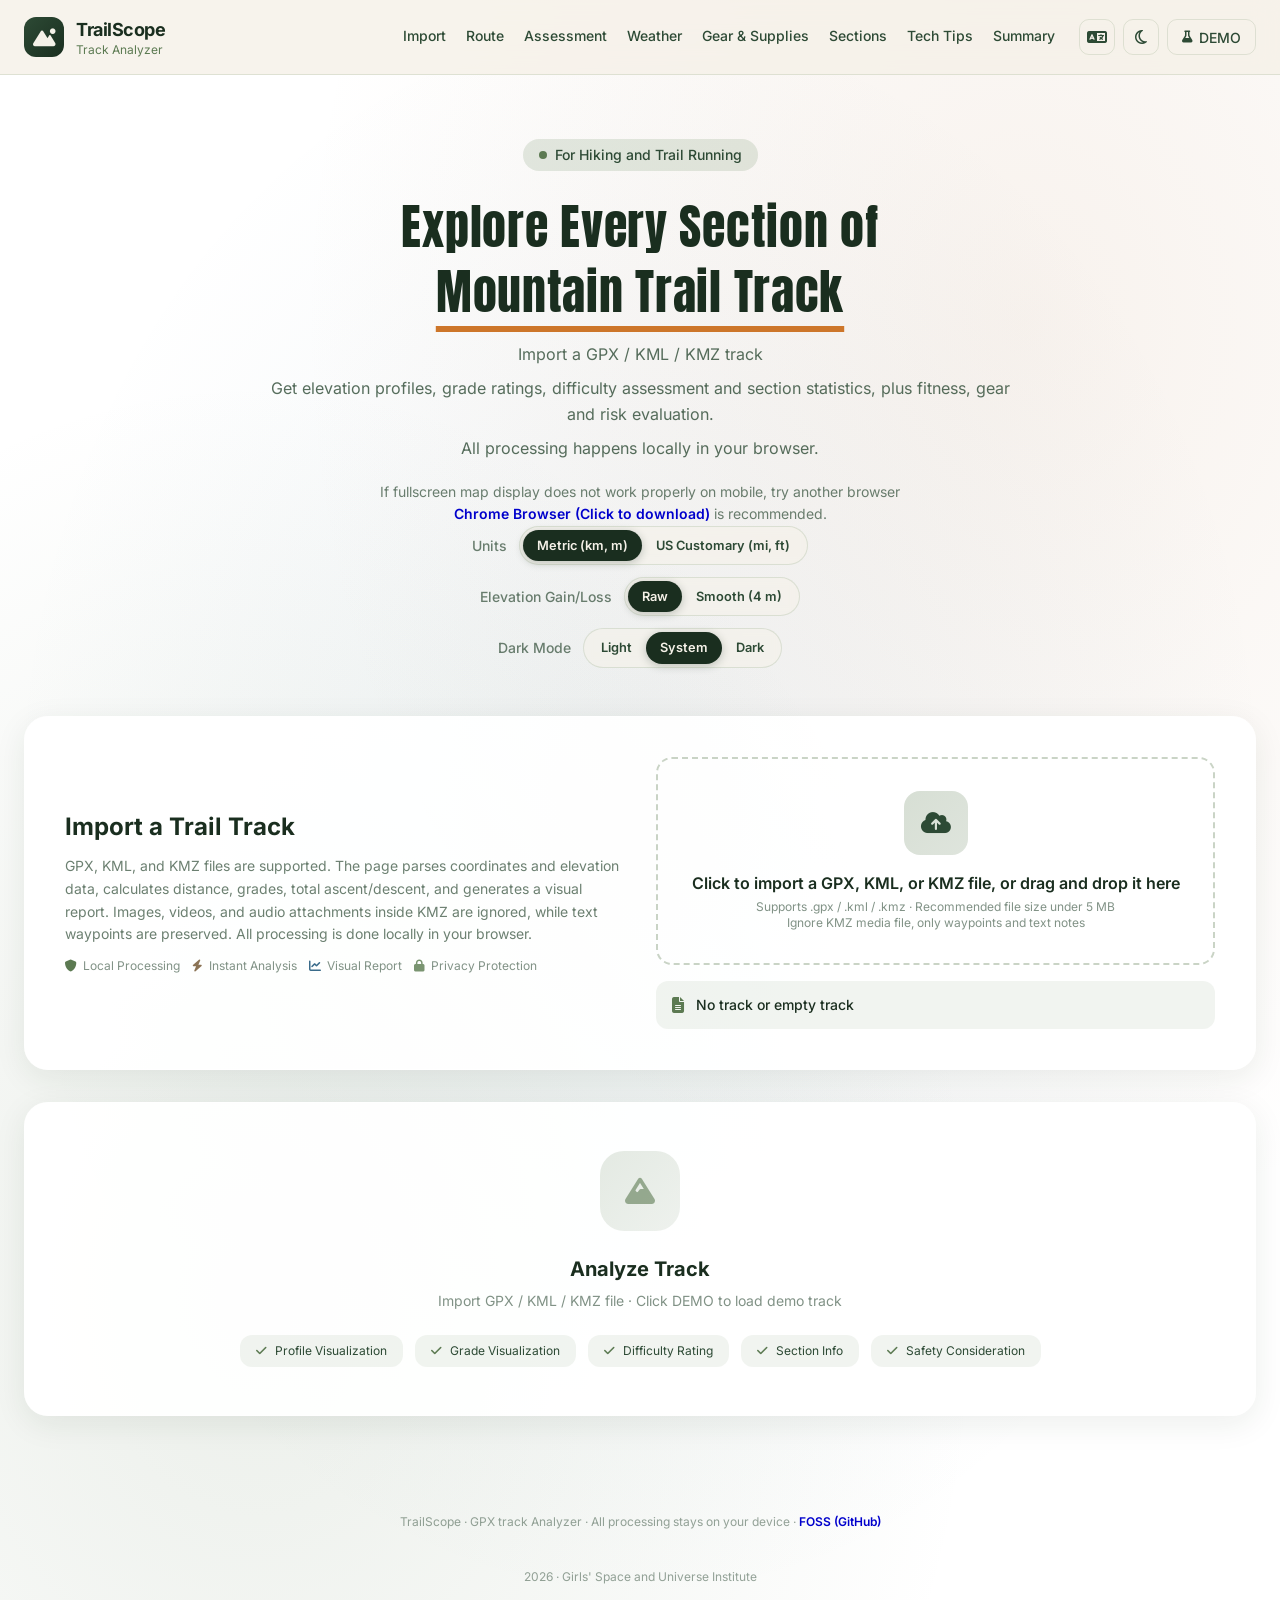
==== commit 445e97ed: "Add space between numbers and units" ====
--- a/index.html
+++ b/index.html
@@ -111,7 +111,7 @@
                     <span class="text-sm font-medium text-trail-mid/70">累计爬升下降计算</span>
                     <div class="unit-toggle-group">
                         <button class="unit-toggle-btn active" id="rawElevBtn">原始数据</button>
-                        <button class="unit-toggle-btn" id="smoothElevBtn">平滑处理 (4m)</button>
+                        <button class="unit-toggle-btn" id="smoothElevBtn">平滑处理 (4 m)</button>
                     </div>
                 </div>
 
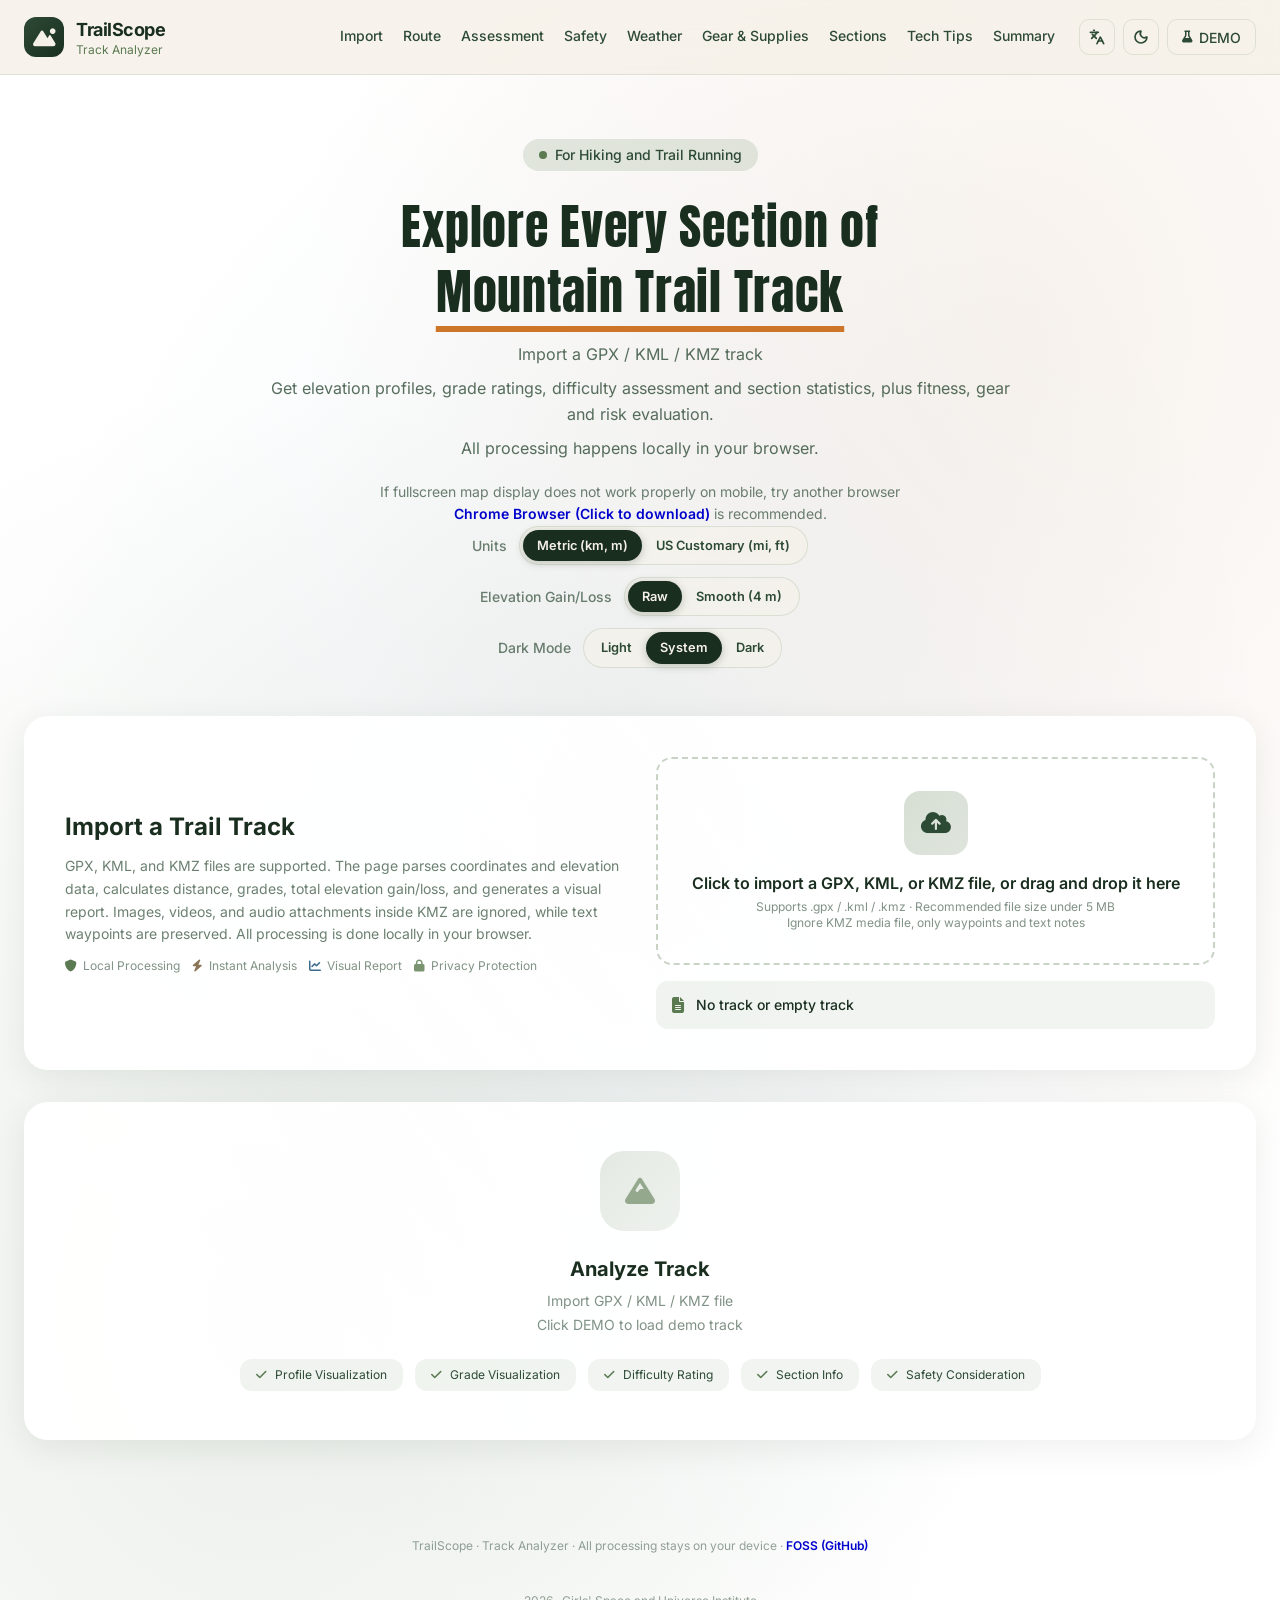
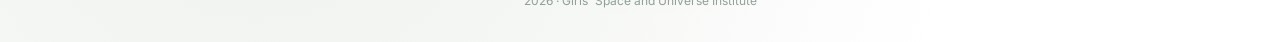
==== commit f3d9c966: "Neutral dark theme; map legend addition The dark theme swapped its blue-black palette for neutral bl" ====
--- a/index.html
+++ b/index.html
@@ -20,7 +20,7 @@
 <body class="gradient-bg min-h-screen mountain-bg">
 
     <!-- Navigation -->
-    <nav class="nav-blur sticky top-0 z-50 border-b border-trail-sage/20">
+    <nav class="nav-blur sticky top-0 border-b border-trail-sage/20">
         <div class="max-w-7xl mx-auto px-6 py-4 flex items-center gap-6 nav-inner">
             <div class="flex items-center gap-3">
                 <div class="w-10 h-10 rounded-xl bg-gradient-to-br from-trail-mid to-trail-dark flex items-center justify-center">
@@ -32,12 +32,13 @@
                 </div>
             </div>
             <div class="nav-anchors items-center text-sm font-medium">
-                <a href="#upload">导入轨迹</a>
-                <a href="#analysis">路线分析</a>
-                <a href="#assessment">路线评估</a>
-                <a href="#weatherAnalysis">气象分析</a>
+                <a href="#upload">导入</a>
+                <a href="#analysis">分析</a>
+                <a href="#assessment">评估</a>
+                <a href="#risk">风险提示</a>
+                <a href="#weatherAnalysis">天气</a>
                 <a href="#equipment">装备补给</a>
-                <a href="#segments">分段统计</a>
+                <a href="#segments">分段</a>
                 <a href="#techtips">技术要点</a>
                 <a href="#summary">路线概况</a>
             </div>
@@ -45,7 +46,7 @@
                 <div class="nav-quick-group">
                     <details class="nav-menu">
                         <summary aria-label="切换语言">
-                            <i class="fa-solid fa-language"></i>
+                            <i data-lucide="languages"></i>
                         </summary>
                         <div class="nav-menu-panel lang-panel">
                             <a href="index.html" aria-current="true"><span>中文</span><i class="fa-solid fa-check"></i></a>
@@ -53,7 +54,7 @@
                         </div>
                     </details>
                     <button id="themeQuickBtn" class="nav-icon-btn" aria-label="切换深浅色模式">
-                        <i class="fa-regular fa-moon"></i>
+                        <i data-lucide="moon"></i>
                     </button>
                 </div>
                 <button id="loadDemoBtn" class="nav-ghost-btn" aria-label="加载示例轨迹">
@@ -68,6 +69,7 @@
                         <a href="#upload">导入轨迹</a>
                         <a href="#analysis">路线分析</a>
                         <a href="#assessment">路线评估</a>
+                        <a href="#risk">风险提示</a>
                         <a href="#weatherAnalysis">气象分析</a>
                         <a href="#equipment">装备补给</a>
                         <a href="#segments">分段统计</a>
@@ -284,10 +286,10 @@
 
                     <div class="absolute top-3 right-3 flex flex-col gap-2 z-10">
                         <button class="map-control-btn" id="mapZoomInBtn" title="放大" aria-label="放大">
-                            <i class="fa-solid fa-magnifying-glass-plus"></i>
+                            <i data-lucide="zoom-in"></i>
                         </button>
                         <button class="map-control-btn" id="mapZoomOutBtn" title="缩小" aria-label="缩小">
-                            <i class="fa-solid fa-magnifying-glass-minus"></i>
+                            <i data-lucide="zoom-out"></i>
                         </button>
                         <button class="map-control-btn" id="mapFitBtn" title="显示全图" aria-label="显示全图">
                             <i class="fa-solid fa-expand"></i>
@@ -340,6 +342,10 @@
                             <span class="font-medium text-trail-cream">起点</span>
                         </div>
                         <div class="flex items-center gap-2">
+                            <div class="w-2.5 h-2.5 rounded-full bg-trail-earth"></div>
+                            <span class="font-medium text-trail-cream">航路点</span>
+                        </div>
+                        <div class="flex items-center gap-2">
                             <div class="w-2.5 h-2.5 rounded-full bg-accent-red"></div>
                             <span class="font-medium text-trail-cream">终点</span>
                         </div>
@@ -409,21 +415,20 @@
 
                 <!-- Chart with Zoom Controls -->
                 <div class="relative chart-wrapper" id="chartWrapper">
+                    <!-- Zoom Controls：图表外侧上方、右对齐，间距与全屏模式横向按钮一致（gap-2） -->
+                    <div class="flex justify-end gap-2 mb-2 zoom-controls">
+                        <button class="zoom-btn" id="chartZoomOutBtn" title="缩小" aria-label="缩小">
+                            <i data-lucide="zoom-out"></i>
+                        </button>
+                        <button class="zoom-btn" id="chartZoomInBtn" title="放大" aria-label="放大">
+                            <i data-lucide="zoom-in"></i>
+                        </button>
+                        <button class="zoom-btn" id="chartResetBtn" title="重置" aria-label="重置">
+                            <i class="fa-solid fa-expand"></i>
+                        </button>
+                    </div>
                     <canvas id="elevationChart" class="w-full" style="height: 380px;"></canvas>
                     <div id="chartTooltip" class="tooltip"></div>
-
-                    <!-- Zoom Controls -->
-                    <div class="absolute top-2 right-2 flex flex-col gap-1.5 z-10 zoom-controls">
-                        <button class="zoom-btn" id="chartZoomInBtn" title="放大" aria-label="放大">
-                            <i class="fa-solid fa-magnifying-glass-plus"></i>
-                        </button>
-                        <button class="zoom-btn" id="chartZoomOutBtn" title="缩小" aria-label="缩小">
-                            <i class="fa-solid fa-magnifying-glass-minus"></i>
-                        </button>
-                        <button class="zoom-btn" id="chartResetBtn" title="重置" aria-label="重置">
-                            <i class="fa-solid fa-expand"></i>
-                        </button>
-                    </div>
                 </div>
 
                 <!-- Zoom Info -->
@@ -524,7 +529,7 @@
             </div>
 
             <!-- Time & Energy Estimate -->
-            <div class="glass-card rounded-3xl p-6 assessment-col-3">
+            <div id="timeFitCard" class="glass-card rounded-3xl p-6 assessment-col-3">
                 <h3 class="text-xl font-bold text-trail-dark mb-1 flex items-center gap-2">
                     <i class="fa-solid fa-stopwatch text-trail-earth"></i>
                     耗时与体能需求
@@ -538,10 +543,10 @@
                             <span class="text-xs font-medium text-trail-mid/70 uppercase tracking-wider">预估总耗时</span>
                             <i class="fa-solid fa-clock text-trail-earth text-sm"></i>
                         </div>
-                        <p id="estTime" class="text-3xl font-semibold text-trail-dark num-font">— <span class="text-base font-normal text-trail-mid/60">小时</span></p>
+                        <p id="estTime" class="text-3xl font-semibold text-trail-dark">— <span class="text-base font-normal text-trail-mid/60">小时</span></p>
                         <div class="flex gap-4 mt-2 text-xs text-trail-mid/60">
-                            <span>步行：<span id="walkTime" class="font-medium text-trail-dark num-font">—</span></span>
-                            <span>休息：<span id="restTime" class="font-medium text-trail-dark num-font">—</span></span>
+                            <span>步行：<span id="walkTime" class="font-medium text-trail-dark num-font">—</span>&nbsp; 小时</span>
+                            <span>休息：<span id="restTime" class="font-medium text-trail-dark num-font">—</span>&nbsp; 小时</span>
                         </div>
                     </div>
 
@@ -576,7 +581,7 @@
             </div>
 
             <!-- Risk Assessment -->
-            <div class="glass-card rounded-3xl p-6 assessment-wide">
+            <div id="risk" class="glass-card rounded-3xl p-6 assessment-wide">
                 <h3 class="text-xl font-bold text-trail-dark mb-1 flex items-center gap-2">
                     <i class="fa-solid fa-triangle-exclamation text-accent-red"></i>
                     风险提示
@@ -824,9 +829,10 @@
                 <i class="fa-solid fa-mountain text-3xl text-trail-moss/60"></i>
             </div>
             <h3 class="text-xl font-bold text-trail-dark mb-2">分析徒步轨迹</h3>
-            <p class="text-sm text-trail-mid/60 max-w-md mx-auto mb-6">
-                导入 GPX / KML / KMZ 文件 · 点击“体验示例”进行演示
-            </p>
+            <div class="text-sm text-trail-mid/60 max-w-md mx-auto mb-6 space-y-1">
+                <p>导入 GPX / KML / KMZ 文件</p>
+                <p>点击 <span class="demo-ref-text">“体验示例”</span> <i class="fa-solid fa-flask text-xs demo-ref-icon" style="vertical-align: -0.125em;"></i> 进行演示</p>
+            </div>
             <div class="flex flex-wrap justify-center gap-3">
                 <div class="px-4 py-2 rounded-xl bg-trail-sage/10 text-xs text-trail-mid flex items-center gap-2">
                     <i class="fa-solid fa-check text-trail-moss"></i> 海拔剖面可视化
@@ -868,6 +874,7 @@
     <script src="js/common/coords.js"></script>
     <script src="js/common/map-common.js"></script>
     <script src="js/common/waypoints.js"></script>
+    <script src="js/common/lucide-1.35.0.min.js"></script>
     <script src="js/common/ui-common.js"></script>
     <script src="js/common/kmz.js"></script>
     <script src="js/cn/state.js"></script>
--- a/css/custom.css
+++ b/css/custom.css
@@ -14,6 +14,7 @@
             --theme-text-secondary: #2d4a35;
             --theme-text-muted: rgba(45, 74, 53, 0.6);
             --theme-border: rgba(122, 148, 113, 0.2);
+            --theme-control-border: rgba(122, 148, 113, 0.35);
             --theme-border-card: rgba(255, 255, 255, 0.6);
             --theme-shadow: 0 8px 32px rgba(26, 46, 31, 0.08);
             --theme-shadow-hover: 0 12px 40px rgba(26, 46, 31, 0.12);
@@ -64,13 +65,15 @@
             --theme-fullscreen-portrait-surface: rgba(245, 241, 232, 0.95);
         }
 
+        /* 深色基底为中性黑（参考 gpx.studio 深色模式）：顶栏/卡片/全屏面板均为无蓝调灰阶，
+           页面底色 --theme-page-start(#1a1c20) 不动；文字沿用蓝白系（与中性黑对比度依然达标） */
         html[data-theme="dark"] {
             color-scheme: dark;
             --theme-page-start: #1a1c20;
             --theme-page-mid: #1a1c20;
             --theme-page-mid-2: #1a1c20;
             --theme-page-end: #1a1c20;
-            --theme-surface-card: rgba(35, 38, 44, 0.97);
+            --theme-surface-card: rgba(35, 35, 35, 0.97);
             --theme-surface-raised: rgba(48, 52, 60, 0.72);
             --theme-surface-control: #22252b;
             --theme-surface-control-hover: #2a2e36;
@@ -79,10 +82,11 @@
             --theme-text-secondary: #bac7db;
             --theme-text-muted: rgba(186, 199, 219, 0.7);
             --theme-border: rgba(140, 147, 158, 0.2);
+            --theme-control-border: rgba(140, 147, 158, 0.3);
             --theme-border-card: rgba(140, 147, 158, 0.18);
             --theme-shadow: 0 10px 34px rgba(0, 0, 0, 0.34);
             --theme-shadow-hover: 0 14px 44px rgba(0, 0, 0, 0.44);
-            --theme-nav: rgba(22, 24, 28, 0.92);
+            --theme-nav: rgba(23, 23, 23, 0.92);
             --theme-link: #8fbcff;
             --theme-active-bg: #363c48;
             --theme-active-hover: #434a58;
@@ -111,6 +115,11 @@
             --seg-bg-descent: rgba(109, 160, 196, 0.16);
             --seg-bg-mixed: rgba(192, 154, 114, 0.16);
             --seg-bg-flat: rgba(156, 184, 216, 0.16);
+            /* 分段类型 badge 深色发光（与 --seg-text-* 同色半透明，静态光晕） */
+            --seg-glow-climb: rgba(226, 118, 101, 0.17);
+            --seg-glow-descent: rgba(109, 160, 196, 0.17);
+            --seg-glow-mixed: rgba(192, 154, 114, 0.17);
+            --seg-glow-flat: rgba(156, 184, 216, 0.17);
             /* 气象 WBGT 分级色（沿用原属性选择器覆盖的审定值） */
             --wbgt-cold: #8fbcff;
             --wbgt-cool: #8fbcff;
@@ -118,8 +127,13 @@
             --wbgt-warm: #ff9e55;
             --wbgt-hot: #ff776f;
             --theme-map-overlay: rgba(10, 11, 13, 0.8);
-            --theme-fullscreen-surface: rgba(33, 36, 42, 0.96);
-            --theme-fullscreen-portrait-surface: rgba(33, 36, 42, 0.97);
+            --theme-fullscreen-surface: rgba(33, 33, 33, 0.96);
+            --theme-fullscreen-portrait-surface: rgba(33, 33, 33, 0.97);
+            /* 气象分析输入框/按钮：中性黑灰（同 gpx.studio 深色），卡片上比 --theme-surface-control 更灰；
+               按钮底色比输入框高一级（#2e2e2e），悬停再上一级，保证“可点”可辨 */
+            --theme-surface-input: #262626;
+            --theme-surface-button: #2e2e2e;
+            --theme-surface-button-hover: #383838;
         }
 
         body {
@@ -233,7 +247,9 @@
             font-size: 12px;
             line-height: 1.6;
             box-shadow: 0 4px 20px rgba(0, 0, 0, 0.3);
-            z-index: 1000;
+            /* 窗口模式：高于标注遮罩层（2200），悬停时 tooltip 压在航路点/标注/起终点之上；
+               低于顶栏 9998；全屏面板内由专属规则覆盖为 10002 */
+            z-index: 2300;
             opacity: 0;
             transition: opacity 0.15s;
             white-space: nowrap;
@@ -350,6 +366,9 @@
             background: var(--theme-nav);
             backdrop-filter: blur(12px);
             -webkit-backdrop-filter: blur(12px);
+            /* 顶栏恒在页面内容之上：高于工具卡片（z-1000/2000）与标注遮罩层（z-2200），
+               低于地图全屏壳（z-9999），全屏时整壳仍盖住顶栏 */
+            z-index: 9998;
         }
 
         .seg-btn {
@@ -373,24 +392,43 @@
             color: var(--theme-active-text);
         }
 
+        /* Hallmark · component: icon-button · genre: editorial · theme: trail (project tokens)
+         * 剖面图缩放按钮：单独定制浅/深色配色——卡片背景（浅 #fff / 深 #232323）与
+         * 原按钮（浅 #fff / 深 #22252b）明度接近会融为一体，改为：
+         * 浅色 = 淡 sage tint 底 + --theme-control-border 轮廓 + 森林绿图标；
+         * 深色 = 比卡片亮一档的灰底（--theme-surface-control-hover）+ 边框 + 亮图标。
+         * 两模式均保持原深浅色系，靠底色明度差 + 边框 + 阴影 + 图标色形成可辨按钮感
+         * states: default · hover · focus (global button:focus-visible) · disabled: n/a (matches map)
+         * contrast: pass */
         .zoom-btn {
-            width: 32px;
-            height: 32px;
+            background: var(--theme-surface-soft);
+            border: 1px solid var(--theme-control-border);
+            width: 36px;
+            height: 36px;
             border-radius: 8px;
-            background: rgba(26, 46, 31, 0.85);
-            color: #f5f1e8;
-            border: none;
+            box-shadow: 0 2px 8px rgba(26, 46, 31, 0.18);
             cursor: pointer;
             display: flex;
             align-items: center;
             justify-content: center;
-            transition: background-color 0.2s ease, transform 0.2s ease;
-            font-size: 14px;
+            transition: background-color 0.2s ease, transform 0.2s ease, color 0.2s ease;
+            color: var(--theme-moss);
+            font-size: 15px;
         }
 
         .zoom-btn:hover {
-            background: rgba(26, 46, 31, 1);
+            background: var(--theme-surface-control-hover);
             transform: scale(1.05);
+        }
+
+        html[data-theme="dark"] .zoom-btn {
+            background: var(--theme-surface-control-hover);
+            border-color: var(--theme-control-border);
+            box-shadow: 0 2px 8px rgba(0, 0, 0, 0.4);
+            color: var(--theme-text-secondary);
+        }
+        html[data-theme="dark"] .zoom-btn:hover {
+            background: #363c48;
         }
 
         /* 手机端隐藏缩放按钮 */
@@ -504,6 +542,12 @@
             font-size: 10px;
             font-weight: bold;
             box-shadow: 0 2px 6px rgba(0, 0, 0, 0.3);
+        }
+
+        /* 图例航路点圆点：与地图航路点 marker 相同固定主色（#8b7355，见上），不随主题变化；
+           tailwind 预生成 CSS 未包含 .bg-trail-earth（项目首个使用处），故在此定义 */
+        .bg-trail-earth {
+            background-color: #8b7355;
         }
 
         .start-marker {
@@ -714,7 +758,7 @@
         }
 
         /* 地图全屏模式：inset:0 已覆盖全屏，无需 100vw/100vh；
-           z 值层级（9999 覆盖层 < 10000 剖面面板 < 10001 工具条 < 10002 提示框）为全屏堆叠所需 */
+           z 值层级（9998 顶栏 < 9999 覆盖层 < 10000 剖面面板 < 10001 工具条 < 10002 提示框）为全屏堆叠所需 */
         .map-fullscreen-chart {
             position: fixed !important;
             inset: 0;
@@ -1184,14 +1228,22 @@
             -webkit-backdrop-filter: blur(4px);
         }
 
-        /* 导航：锚点组 + 幽灵式演示按钮 + 移动端折叠菜单（details，无需 JS） */
+        /* 导航：锚点组 + 幽灵式演示按钮 + 移动端折叠菜单（details，无需 JS）。
+           折叠断点按语言分开：英文标签宽，≥1152px 才展开锚点组；
+           中文全角字窄，≥992px 即可展开（html:lang(zh) 覆盖；锚点组含四字项
+           装备补给/技术要点/路线概况，整行需 904px，976px 处仅余 9px）。 */
         .nav-anchors {
             display: none;
             gap: 1.25rem;
             margin-left: auto;
         }
-        @media (min-width: 1024px) {
+        @media (min-width: 1152px) {
             .nav-anchors {
+                display: flex;
+            }
+        }
+        @media (min-width: 992px) {
+            .nav-anchors:lang(zh) {
                 display: flex;
             }
         }
@@ -1274,8 +1326,13 @@
         .nav-hamburger {
             display: block;
         }
-        @media (min-width: 1024px) {
+        @media (min-width: 1152px) {
             .nav-hamburger {
+                display: none;
+            }
+        }
+        @media (min-width: 992px) {
+            .nav-hamburger:lang(zh) {
                 display: none;
             }
         }
@@ -1326,22 +1383,54 @@
             color: var(--theme-text-primary);
         }
 
-        /* 顶栏右侧快捷组：锚点组显示时（≥1024px）由 .nav-anchors 的 margin-left:auto 统一右推；
-           锚点组隐藏时（<1024px）由本规则单独右推，避免双 auto 均分导致锚点组居中 */
+        /* 顶栏右侧快捷组：锚点组显示时（≥各自断点）由 .nav-anchors 的 margin-left:auto 统一右推；
+           锚点组隐藏时（<各自断点）由本规则单独右推，避免双 auto 均分导致锚点组居中；
+           中文在 992–1151.98px 区间已展开锚点组，取消单独右推 */
         .nav-actions {
             margin-left: 0;
         }
-        @media (max-width: 1023.98px) {
+        @media (max-width: 1151.98px) {
             .nav-actions {
                 margin-left: auto;
             }
         }
-
-        /* 移动端顶栏压缩：演示按钮只留图标、隐藏副标题与快捷组间距收紧；≤359px 再隐藏字标 */
+        @media (min-width: 992px) and (max-width: 1151.98px) {
+            .nav-actions:lang(zh) {
+                margin-left: 0;
+            }
+        }
+
+        /* 演示按钮：窗口窄到导航折叠进汉堡时，"体验示例/DEMO"文字折叠为 fa-flask 图标形态
+           （隐藏文字、保留图标），折叠断点与导航一致（英文 ≥1152 展开、中文 ≥992 展开）；
+           ≤767.98px 的旧行为不变。
+           emptyState 文案中的按钮指代（demo-ref）同步跟随：按钮显示文字时文案显示
+           “体验示例/DEMO”文字，按钮折叠为图标时文案显示同款 fa-flask 图标 */
+        .demo-ref-icon {
+            display: none;
+        }
+        @media (max-width: 1151.98px) {
+            .nav-ghost-btn .demo-label,
+            .demo-ref-text {
+                display: none;
+            }
+            .demo-ref-icon {
+                display: inline;
+            }
+        }
+        @media (min-width: 992px) and (max-width: 1151.98px) {
+            .nav-ghost-btn:lang(zh) .demo-label {
+                display: block;
+            }
+            .demo-ref-text:lang(zh) {
+                display: inline;
+            }
+            .demo-ref-icon:lang(zh) {
+                display: none;
+            }
+        }
+
+        /* 移动端顶栏压缩：隐藏副标题与快捷组间距收紧；≤359px 再隐藏字标 */
         @media (max-width: 767.98px) {
-            .demo-label {
-                display: none;
-            }
             .nav-subtitle {
                 display: none;
             }
@@ -1411,6 +1500,13 @@
         .seg-type-mixed { color: var(--seg-text-mixed); background: var(--seg-bg-mixed); }
         .seg-type-flat { color: var(--seg-text-flat); background: var(--seg-bg-flat); }
 
+        /* 分段类型 badge 深色模式发光：双层 box-shadow（内圈 8px + 外圈 20px）叠出柔和光晕，
+         * 颜色随各类型 token，静态无动画，仅夜间模式生效 */
+        html[data-theme="dark"] .seg-type-climb { box-shadow: 0 0 8px var(--seg-glow-climb), 0 0 20px var(--seg-glow-climb); }
+        html[data-theme="dark"] .seg-type-descent { box-shadow: 0 0 8px var(--seg-glow-descent), 0 0 20px var(--seg-glow-descent); }
+        html[data-theme="dark"] .seg-type-mixed { box-shadow: 0 0 8px var(--seg-glow-mixed), 0 0 20px var(--seg-glow-mixed); }
+        html[data-theme="dark"] .seg-type-flat { box-shadow: 0 0 8px var(--seg-glow-flat), 0 0 20px var(--seg-glow-flat); }
+
         /* 页脚两行：行距与行间距离由行高/边距定义（不再用 <br><br><br>） */
         .footer-copy {
             margin: 0;
@@ -1495,6 +1591,8 @@
 
         .chart-wrapper {
             position: relative;
+            /* 表格加宽（右留白对齐按钮组）后裁掉超出部分，避免窄视口横向滚动 */
+            overflow-x: clip;
         }
 
         /* 移动端（lg 以下）：「路线地图 + 海拔剖面图」（lg:grid-cols-5）容器缺基础单列定义，
@@ -1639,12 +1737,18 @@
             background: #16181d;
         }
 
+        /* 提示框家族（深色）：剖面图 tooltip（窗口/全屏）、地图当前点信息卡 #mapInfoOverlay、
+         * 地图图例 #mapLocationLegend、分段滚动提示、航路点弹窗 —— 统一蓝黑 rgba(24,26,31,.95)
+         * 改中性黑灰 rgba(42,42,42,.96)（比卡 #232323 亮一档保证可辨），popup 绿色箭头同调 */
         html[data-theme="dark"] .glass-dark,
         html[data-theme="dark"] .tooltip,
         html[data-theme="dark"] .segment-tooltip,
         html[data-theme="dark"] .waypoint-popup-content {
-            background: rgba(24, 26, 31, 0.95);
+            background: rgba(42, 42, 42, 0.96);
             border-color: rgba(140, 147, 158, 0.24);
+        }
+        html[data-theme="dark"] .leaflet-popup-tip {
+            background: rgba(42, 42, 42, 0.96) !important;
         }
 
         html[data-theme="dark"] .text-trail-dark {
@@ -1691,6 +1795,46 @@
 
         html[data-theme="dark"] .text-accent-blue {
             color: var(--theme-blue) !important;
+        }
+
+        /* 装备卡深色模式：列内标题/列表图标颜色统一
+         * 基础装备：标题弃用深色 --theme-moss（蓝灰），沿用浅色浅绿 #5c7a52；
+         * 推荐装备：标题弃用深色提亮琥珀，统一 #d4a017（与列表一致）；
+         * 补给建议：标题/列表统一 #6da0c4（同 --seg-text-descent 审定蓝，深色下 5.4:1）。
+         * 列表容器规则带 !important：容器带 text-* 类，深色全局规则会覆盖其颜色，
+         * lucide SVG 图标（currentColor 继承）必须靠容器颜色统一。 */
+        html[data-theme="dark"] .equipment-section-header .text-trail-moss {
+            color: #5c7a52 !important;
+        }
+        html[data-theme="dark"] .equipment-section-header .text-accent-amber {
+            color: #d4a017 !important;
+        }
+        html[data-theme="dark"] .equipment-section-header .text-accent-blue {
+            color: #6da0c4 !important;
+        }
+        html[data-theme="dark"] #essentialEquipment .equipment-icon,
+        html[data-theme="dark"] #essentialEquipment .equipment-icon i {
+            color: #5c7a52 !important;
+        }
+        html[data-theme="dark"] #recommendedEquipment .equipment-icon,
+        html[data-theme="dark"] #recommendedEquipment .equipment-icon i {
+            color: #d4a017 !important;
+        }
+        html[data-theme="dark"] #suppliesRecommendation .equipment-icon,
+        html[data-theme="dark"] #suppliesRecommendation .equipment-icon i {
+            color: #6da0c4 !important;
+        }
+
+        /* 分析区卡片标题深色模式：标题图标统一深蓝色系 #6da0c4（同 --seg-text-descent 审定蓝）。
+         * 覆盖：装备和补给建议 / 坡度分布与技术要点 / 难度评级 / 耗时与体能需求 / 路线概况；
+         * 坡度分布与路线概况同色由本条保证。按图标精确限定，不误伤其他 .glass-card h3 标题
+         *（如风险提示 text-accent-red、气象分析 text-trail-moss）。 */
+        html[data-theme="dark"] .glass-card h3 > i.fa-gauge-high,
+        html[data-theme="dark"] .glass-card h3 > i.fa-stopwatch,
+        html[data-theme="dark"] .glass-card h3 > i.fa-bag-shopping,
+        html[data-theme="dark"] .glass-card h3 > i.fa-chart-pie,
+        html[data-theme="dark"] .glass-card h3 > i.fa-circle-info {
+            color: #6da0c4 !important;
         }
 
         html[data-theme="dark"] .bg-trail-dark {
@@ -1773,6 +1917,82 @@
             color: var(--theme-active-text);
         }
 
+        /* 分段统计控件：三段模式按钮/页码按钮/每页下拉 深色下中性黑灰，
+         * 替换蓝灰（非激活 rgba(126,166,212,.14)→合成 #30353c、激活 #363c48、下拉 #22252b），
+         * 保留原明暗层级保证可见性：下拉 #262626 < 非激活 #333333 < hover #3a3a3a < 激活 #3e3e3e；
+         * 文字色（--theme-text-secondary / --theme-active-text）与边框沿用不变 */
+        html[data-theme="dark"] #segments .seg-btn,
+        html[data-theme="dark"] #segments .pagination-btn {
+            background: #333333;
+            color: var(--theme-text-secondary);
+        }
+        html[data-theme="dark"] #segments .seg-btn:hover:not(.active),
+        html[data-theme="dark"] #segments .pagination-btn:hover:not(:disabled) {
+            background: #3a3a3a;
+        }
+        html[data-theme="dark"] #segments .seg-btn.active,
+        html[data-theme="dark"] #segments .pagination-btn.active {
+            background: #3e3e3e;
+            color: var(--theme-active-text);
+        }
+        html[data-theme="dark"] #segments .page-size-select {
+            background: #262626;
+        }
+
+        /* 路线地图 + 海拔剖面图（含全屏，控件复用同类）的按钮/下拉：深色下中性黑灰化。
+         * 映射（保持原明暗层级）：control #22252b→#262626、control-hover #2a2e36→#2e2e2e、
+         * 激活/主按钮 #363c48→#3e3e3e、主按钮 hover #434a58→#464646、导出按钮 sage tint→#2e2e2e；
+         * 可见层级：卡 #232323 < 常态 #262626 < hover #2e2e2e < 激活/标注按钮 #3e3e3e < 按钮 hover #464646。
+         * 豁免：取消高亮 amber 按钮（非蓝系）；联动激活态 hover 深色下原为蓝灰随之中性化 */
+        html[data-theme="dark"] .map-control-btn {
+            background: #262626;
+        }
+        html[data-theme="dark"] .map-control-btn:hover {
+            background: #2e2e2e;
+        }
+        html[data-theme="dark"] .map-control-btn.active-linkage {
+            background: #3e3e3e;
+        }
+        html[data-theme="dark"] .map-source-select,
+        html[data-theme="dark"] .color-mode-select {
+            background: #262626;
+        }
+        html[data-theme="dark"] .map-source-select:hover,
+        html[data-theme="dark"] .color-mode-select:hover {
+            background: #2e2e2e;
+        }
+        html[data-theme="dark"] .zoom-btn {
+            background: #2e2e2e;
+        }
+        html[data-theme="dark"] .zoom-btn:hover {
+            background: #3e3e3e;
+        }
+        html[data-theme="dark"] .btn-sm-uniform.bg-trail-dark {
+            background: #3e3e3e !important;
+        }
+        html[data-theme="dark"] .btn-sm-uniform.hover\:bg-trail-mid:hover {
+            background: #464646 !important;
+        }
+        html[data-theme="dark"] .btn-sm-uniform.bg-trail-sage\/20 {
+            background: #2e2e2e !important;
+        }
+        html[data-theme="dark"] .btn-sm-uniform.hover\:bg-trail-sage\/30:hover {
+            background: #333333 !important;
+        }
+
+        /* 地图卡分段导航（上一段/下一段按钮 + 分段描述胶囊）：深色下中性黑灰化。
+         * 按钮在卡底（#232323）上，用卡内基础档 #333333（与分段胶囊/分段统计非激活按钮同级，
+         * 比卡亮 16 级保证可点可辨）、hover #3a3a3a；不分段时地图内控件仍用 #262626 档 */
+        html[data-theme="dark"] .nav-segment-btn {
+            background: #333333;
+        }
+        html[data-theme="dark"] .nav-segment-btn:hover:not(:disabled) {
+            background: #3a3a3a;
+        }
+        html[data-theme="dark"] .seg-label-uniform {
+            background: #333333;
+        }
+
         html[data-theme="dark"] .equipment-item {
             border-bottom-color: rgba(140, 147, 158, 0.14);
         }
@@ -1791,6 +2011,48 @@
             color: rgba(186, 199, 219, 0.48);
         }
 
+        /* 气象分析输入框/select/按钮：中性黑灰（同 gpx.studio 深色），
+         * 替代通用 input 的蓝灰底（--theme-surface-control）与蓝色聚焦光晕；
+         * 聚焦态走中性边框+灰光，仍满足焦点可见性 */
+        html[data-theme="dark"] #weatherAnalysis input,
+        html[data-theme="dark"] #weatherAnalysis select {
+            background-color: var(--theme-surface-input);
+        }
+        html[data-theme="dark"] #weatherAnalysis input:focus,
+        html[data-theme="dark"] #weatherAnalysis select:focus {
+            border-color: rgba(140, 147, 158, 0.45);
+            box-shadow: 0 0 0 3px rgba(140, 147, 158, 0.15);
+        }
+        html[data-theme="dark"] #analyzeWeatherBtn {
+            background-color: var(--theme-surface-button) !important;
+        }
+        html[data-theme="dark"] #analyzeWeatherBtn:hover {
+            background-color: var(--theme-surface-button-hover) !important;
+        }
+
+        /* 耗时与体能需求卡：三项指标（Estimated Time/Average Pace/Calorie Burn）深色下中性灰，
+         * 数值 #e9eef6→#d9d9d9、标签/单位透母灰；卡标题（h3）与时钟图标（text-trail-earth）不动。
+         * 两个指标块的蓝灰深色覆盖（sage/10→rgba(148,156,170,.1)、cream/50→rgba(44,48,56,.58)）
+         * 叠在卡底上呈 2e2f30/292b2f 蓝灰，这里按原亮度转为纯中性灰 */
+        html[data-theme="dark"] #timeFitCard .bg-trail-sage\/10 {
+            background-color: #2e2e2e !important;
+        }
+        html[data-theme="dark"] #timeFitCard .bg-trail-cream\/50 {
+            background-color: #2a2a2a !important;
+        }
+        html[data-theme="dark"] #timeFitCard .text-trail-dark:not(h3) {
+            color: #d9d9d9 !important;
+        }
+        html[data-theme="dark"] #timeFitCard .text-trail-mid\/70 {
+            color: rgba(217, 217, 217, 0.8) !important;
+        }
+        html[data-theme="dark"] #timeFitCard .text-trail-mid\/60 {
+            color: rgba(217, 217, 217, 0.7) !important;
+        }
+        html[data-theme="dark"] #timeFitCard .text-trail-mid\/50 {
+            color: rgba(217, 217, 217, 0.58) !important;
+        }
+
         html[data-theme="dark"] input:focus,
         html[data-theme="dark"] select:focus,
         html[data-theme="dark"] textarea:focus {
@@ -1828,6 +2090,29 @@
 
         html[data-theme="dark"] .scroll-thin {
             scrollbar-color: rgba(140, 147, 158, 0.42) rgba(140, 147, 158, 0.1);
+        }
+
+        /* lucide 图标：1em 随字号缩放、currentColor 着色，行为对齐 Font Awesome。
+         * 描边默认 2/24，比 FA 实心字形细一档，全局提到 2.5 拉近视觉重量。 */
+        svg.lucide {
+            width: 1em;
+            height: 1em;
+            vertical-align: -0.125em;
+            flex-shrink: 0;
+            stroke-width: 2.5;
+        }
+
+        /* 地图/剖面缩放按钮：同组 FA 图标基于 15px 字形可见高约 13.4px，
+         * lucide zoom 外接框（18/24 视图盒）在同字号下只有 12.5px，放大到 16px 持平 */
+        .map-control-btn svg.lucide,
+        .zoom-btn svg.lucide {
+            font-size: 16px;
+        }
+
+        /* 装备卡：lucide 为线稿，同字号比 FA 实心字形视觉耗墨少；
+         * 18px 后可见 13.9×16.9px，落在同卡 FA 图标（11-20×14-16px）区间略偏大，抵消线稿的轻 */
+        .equipment-icon svg.lucide {
+            font-size: 18px;
         }
 
         @media (prefers-reduced-motion: reduce) {
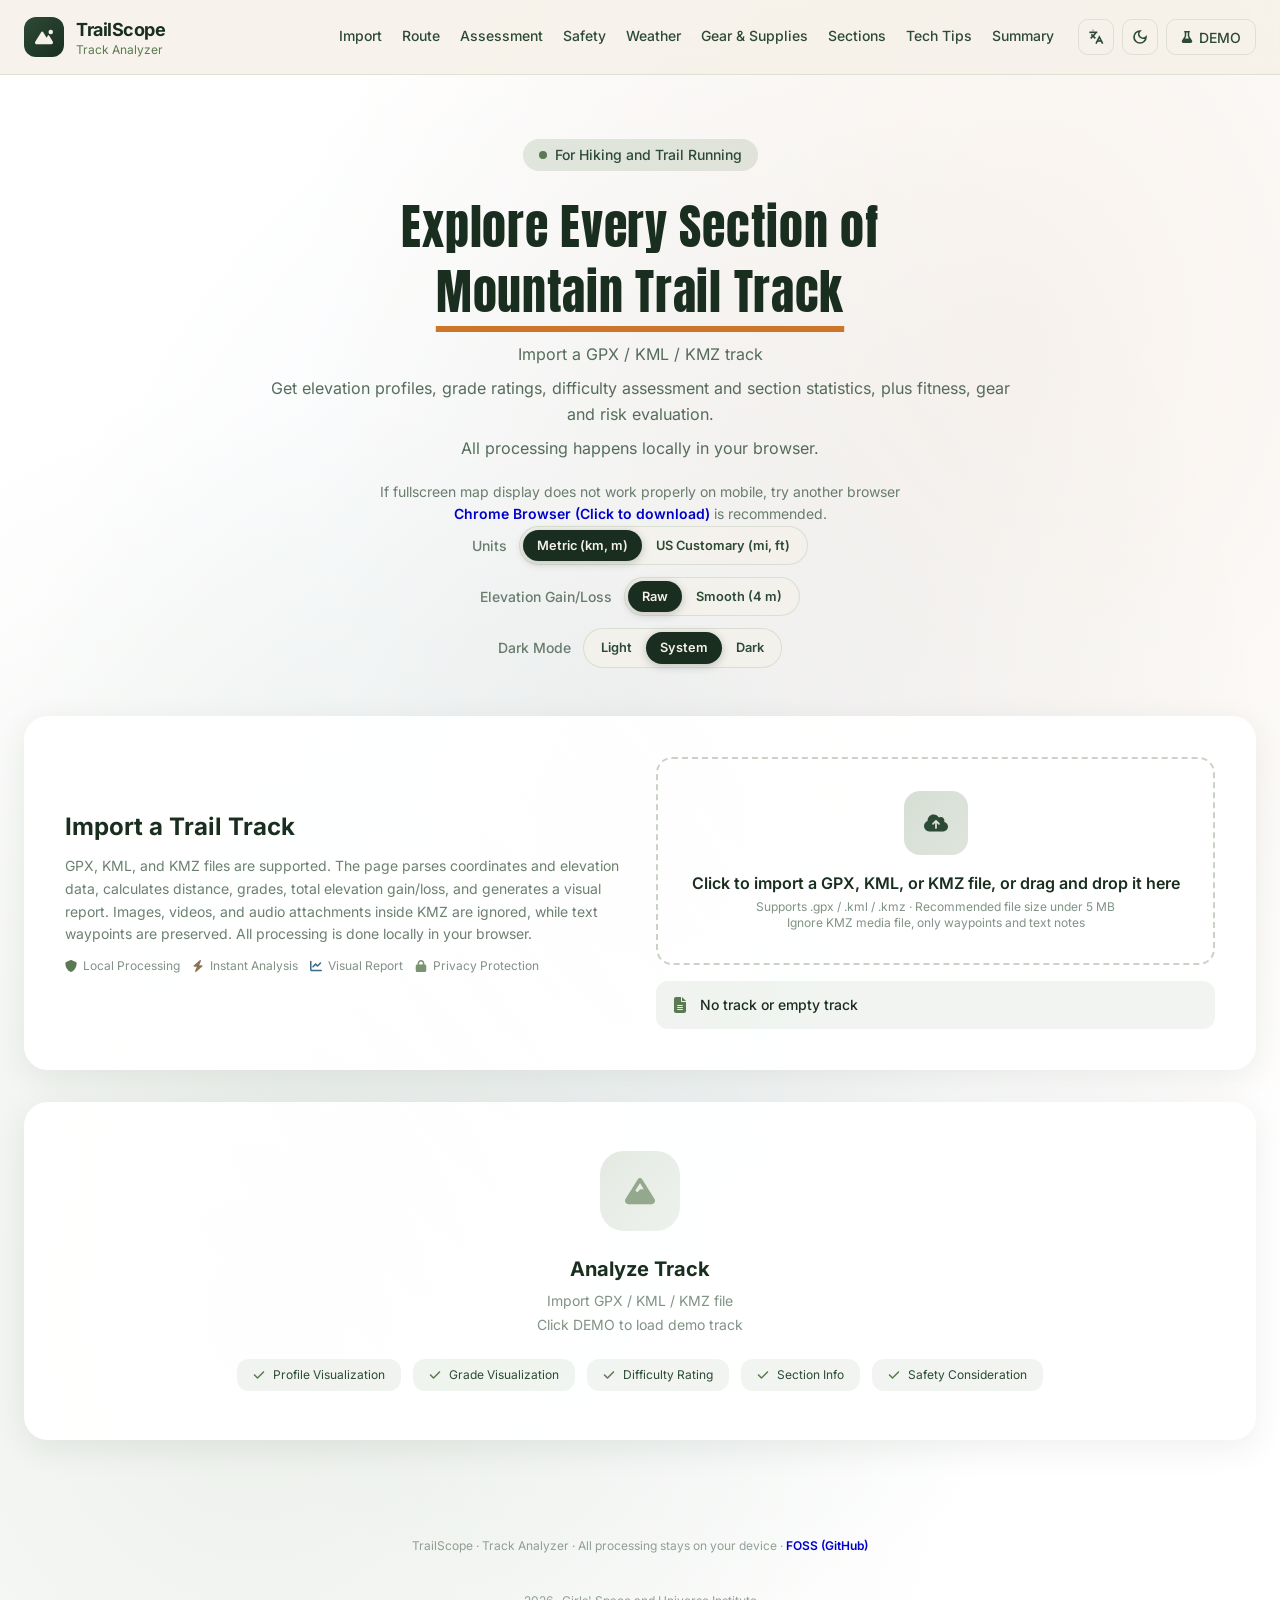
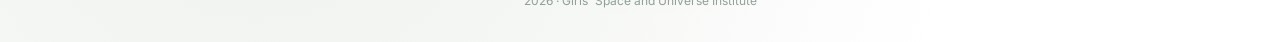
==== commit 0ef648f3: "migrate icons, rebuild map source picker Replace the Font Awesome webfont CSS and the lucide UMD bun" ====
--- a/index.html
+++ b/index.html
@@ -14,7 +14,6 @@
     <script src="js/common/leaflet-custom-headers.js"></script>
     <script src="js/common/leaflet-tilelayer-colorfilter.min.js"></script>
     <link href="css/fonts.css" rel="stylesheet">
-    <link rel="stylesheet" href="css/all.min.css">
     <link rel="stylesheet" href="css/custom.css" />
 </head>
 <body class="gradient-bg min-h-screen mountain-bg">
@@ -175,7 +174,7 @@
                             </div>
                         </div>
                         <button id="clearFileBtn" class="hidden text-trail-mid/60 hover:text-accent-red transition" title="移除已加载轨迹" aria-label="移除已加载轨迹">
-                            <i class="fa-regular fa-trash-can"></i>
+                            <i class="fa-solid fa-trash-can"></i>
                         </button>
                     </div>
                 </div>
@@ -189,47 +188,47 @@
         <!-- Overview Stats -->
         <div class="grid grid-cols-2 md:grid-cols-4 gap-4 mb-6">
             <div class="stat-card glass-card rounded-2xl p-5">
-                <div class="flex items-center justify-between mb-3">
-                    <div class="w-10 h-10 rounded-xl bg-trail-moss/15 flex items-center justify-center">
+                <div class="stat-grid">
+                    <div class="w-10 h-10 rounded-xl bg-trail-moss/15 flex items-center justify-center text-sm">
                         <i class="fa-solid fa-route text-trail-moss"></i>
                     </div>
-                    <span class="text-xs font-medium text-trail-mid/50 uppercase tracking-wider">总距离</span>
-                </div>
-                <p class="text-2xl font-semibold text-trail-dark num-font" id="statDistance">—</p>
-                <p class="text-xs text-trail-mid/60 mt-1">公里</p>
+                    <span class="stat-name text-sm font-medium text-trail-mid/70 text-right">总距离</span>
+                    <p class="text-2xl font-semibold text-trail-dark num-font" id="statDistance">—</p>
+                    <p class="text-2xl font-semibold text-trail-dark text-right num-font">km</p>
+                </div>
             </div>
 
             <div class="stat-card glass-card rounded-2xl p-5">
-                <div class="flex items-center justify-between mb-3">
-                    <div class="w-10 h-10 rounded-xl bg-accent-red/15 flex items-center justify-center">
+                <div class="stat-grid">
+                    <div class="w-10 h-10 rounded-xl bg-accent-red/15 flex items-center justify-center text-sm">
                         <i class="fa-solid fa-arrow-trend-up text-accent-red"></i>
                     </div>
-                    <span class="text-xs font-medium text-trail-mid/50 uppercase tracking-wider">累计爬升</span>
-                </div>
-                <p class="text-2xl font-semibold text-trail-dark num-font" id="statAscent">—</p>
-                <p class="text-xs text-trail-mid/60 mt-1">米</p>
+                    <span class="stat-name text-sm font-medium text-trail-mid/70 text-right">累计爬升</span>
+                    <p class="text-2xl font-semibold text-trail-dark num-font" id="statAscent">—</p>
+                    <p class="text-2xl font-semibold text-trail-dark text-right num-font">m</p>
+                </div>
             </div>
 
             <div class="stat-card glass-card rounded-2xl p-5">
-                <div class="flex items-center justify-between mb-3">
-                    <div class="w-10 h-10 rounded-xl bg-accent-blue/15 flex items-center justify-center">
+                <div class="stat-grid">
+                    <div class="w-10 h-10 rounded-xl bg-accent-blue/15 flex items-center justify-center text-sm">
                         <i class="fa-solid fa-arrow-trend-down text-accent-blue"></i>
                     </div>
-                    <span class="text-xs font-medium text-trail-mid/50 uppercase tracking-wider">累计下降</span>
-                </div>
-                <p class="text-2xl font-semibold text-trail-dark num-font" id="statDescent">—</p>
-                <p class="text-xs text-trail-mid/60 mt-1">米</p>
+                    <span class="stat-name text-sm font-medium text-trail-mid/70 text-right">累计下降</span>
+                    <p class="text-2xl font-semibold text-trail-dark num-font" id="statDescent">—</p>
+                    <p class="text-2xl font-semibold text-trail-dark text-right num-font">m</p>
+                </div>
             </div>
 
             <div class="stat-card glass-card rounded-2xl p-5">
-                <div class="flex items-center justify-between mb-3">
-                    <div class="w-10 h-10 rounded-xl bg-trail-earth/15 flex items-center justify-center">
+                <div class="stat-grid">
+                    <div class="w-10 h-10 rounded-xl bg-trail-earth/15 flex items-center justify-center text-sm">
                         <i class="fa-solid fa-mountain text-trail-earth"></i>
                     </div>
-                    <span class="text-xs font-medium text-trail-mid/50 uppercase tracking-wider">最高海拔</span>
-                </div>
-                <p class="text-2xl font-semibold text-trail-dark num-font" id="statMaxElev">—</p>
-                <p class="text-xs text-trail-mid/60 mt-1">米</p>
+                    <span class="stat-name text-sm font-medium text-trail-mid/70 text-right">最高海拔</span>
+                    <p class="text-2xl font-semibold text-trail-dark num-font" id="statMaxElev">—</p>
+                    <p class="text-2xl font-semibold text-trail-dark text-right num-font">m</p>
+                </div>
             </div>
         </div>
 
@@ -305,7 +304,7 @@
                     <div id="mapSourceControl" class="absolute bottom-3 right-3 z-10">
                         <select id="mapSourceSelect" class="map-source-select" title="切换图源">
 							<option value="tiandituluwang" selected>天地图路网图</option>
-							<option value="tiandituweixing">天地图卫星图</option>
+							<option value="tianditusatellite">天地图卫星图</option>
                             <option value="amaproad">高德路网图</option>
                             <option value="amapsatellite">高德卫星图</option>
                             <option value="gaode_hybrid">高德混合图</option>
@@ -364,7 +363,7 @@
                     </div>
                     <div id="elevationProfileControls" class="flex items-center gap-1.5 flex-wrap">
                         <button id="annotationBtn" class="btn-sm-uniform bg-trail-dark text-trail-cream hover:bg-trail-mid">
-                            <i class="fa-solid fa-eye"></i>
+                            <i class="fa-solid fa-eye-slash"></i>
                             <span id="annotationLabel">隐藏标注</span>
                         </button>
                         <!-- ★★★ 修改：单一按钮，三状态切换 ★★★ -->
@@ -474,7 +473,7 @@
 
                 <div id="difficultyContent">
                 <div class="text-center mb-5">
-                    <div class="inline-flex items-center justify-center w-28 h-28 rounded-full relative">
+                    <div class="flex mx-auto items-center justify-center w-28 h-28 rounded-full relative">
                         <svg class="progress-ring absolute inset-0" width="112" height="112">
                             <circle cx="56" cy="56" r="48" stroke="rgba(122,148,113,0.15)" stroke-width="8" fill="none"/>
                             <circle id="difficultyRing" cx="56" cy="56" r="48" stroke="url(#diffGradient)" stroke-width="8" fill="none"
@@ -493,7 +492,7 @@
                             <p class="text-xs text-trail-mid/60 num-font">/ 100</p>
                         </div>
                     </div>
-                    <div id="difficultyLabel" class="mt-3 inline-block px-4 py-1.5 rounded-full text-sm font-bold badge-glow">—</div>
+                    <div id="difficultyLabel" class="mt-3 inline-block w-28 px-2 py-2 rounded-full text-lg font-bold text-center whitespace-nowrap badge-glow">—</div>
                 </div>
 
                 <div class="space-y-3">
@@ -541,7 +540,6 @@
                     <div class="rounded-2xl bg-trail-sage/10 p-4">
                         <div class="flex items-center justify-between mb-2">
                             <span class="text-xs font-medium text-trail-mid/70 uppercase tracking-wider">预估总耗时</span>
-                            <i class="fa-solid fa-clock text-trail-earth text-sm"></i>
                         </div>
                         <p id="estTime" class="text-3xl font-semibold text-trail-dark">— <span class="text-base font-normal text-trail-mid/60">小时</span></p>
                         <div class="flex gap-4 mt-2 text-xs text-trail-mid/60">
@@ -564,10 +562,7 @@
                     </div>
 
                     <div class="rounded-2xl border border-trail-sage/20 p-4">
-                        <p class="text-xs font-medium text-trail-mid/70 mb-2 flex items-center gap-1.5">
-                            <i class="fa-solid fa-person-hiking text-trail-moss"></i>
-                            体能需求等级
-                        </p>
+                        <p class="text-xs font-medium text-trail-mid/70 mb-2">体能需求等级</p>
                         <div id="fitnessLevel" class="flex gap-1.5 mb-2">
                             <div class="fitness-dot h-2 flex-1 rounded-full bg-trail-sage/20"></div>
                             <div class="fitness-dot h-2 flex-1 rounded-full bg-trail-sage/20"></div>
@@ -874,7 +869,9 @@
     <script src="js/common/coords.js"></script>
     <script src="js/common/map-common.js"></script>
     <script src="js/common/waypoints.js"></script>
-    <script src="js/common/lucide-1.35.0.min.js"></script>
+    <!-- 图标：react-icons 数据（fa6/lu）+ 自渲染，替代 Font Awesome webfont 与 lucide 脚本 -->
+    <script src="js/common/icons-data.js"></script>
+    <script src="js/common/icons.js"></script>
     <script src="js/common/ui-common.js"></script>
     <script src="js/common/kmz.js"></script>
     <script src="js/cn/state.js"></script>
--- a/css/custom.css
+++ b/css/custom.css
@@ -31,13 +31,13 @@
             --theme-amber: #d4a017;
             --theme-blue: #3a6b8a;
             --theme-clay: #cd762a;
-            /* 难度评级色阶（休闲→极具挑战） */
-            --diff-recreation: #5c7a52;
-            --diff-easy: #7a9471;
-            --diff-moderate: #d4a017;
-            --diff-hard: #cd762a;
-            --diff-expert: #c54b3c;
-            --diff-extreme: #ff0000;
+            /* 难度评级色阶（休闲→极具挑战）。badge 文字色，浅色模式整体压深保证 4.5:1 以上可读 */
+            --diff-recreation: #47603e;
+            --diff-easy: #4e6346;
+            --diff-moderate: #785b00;
+            --diff-hard: #8e4e18;
+            --diff-expert: #9c382c;
+            --diff-extreme: #b80000;
             /* 分段类型 badge（TYPE 列） */
             --seg-text-climb: #c54b3c;
             --seg-text-descent: #3a6b8a;
@@ -47,13 +47,18 @@
             --seg-bg-descent: rgba(58, 107, 138, 0.1);
             --seg-bg-mixed: rgba(139, 115, 85, 0.1);
             --seg-bg-flat: rgba(122, 148, 113, 0.1);
-            /* 风险提示三档 tint（文本色复用 --theme-red/amber/sage） */
-            --risk-high-bg: rgba(197, 75, 60, 0.1);
-            --risk-high-border: rgba(197, 75, 60, 0.2);
-            --risk-medium-bg: rgba(212, 160, 23, 0.1);
-            --risk-medium-border: rgba(212, 160, 23, 0.2);
-            --risk-low-bg: rgba(122, 148, 113, 0.1);
-            --risk-low-border: rgba(122, 148, 113, 0.2);
+            /* 风险提示三档 tint（文本色复用 --theme-red/amber/sage）；
+               浅色高对比：bg 0.12、border 0.50，三档色块在白卡上轮廓清晰 */
+            --risk-high-bg: rgba(197, 75, 60, 0.12);
+            --risk-high-border: rgba(197, 75, 60, 0.5);
+            --risk-medium-bg: rgba(212, 160, 23, 0.12);
+            --risk-medium-border: rgba(212, 160, 23, 0.5);
+            --risk-low-bg: rgba(122, 148, 113, 0.12);
+            --risk-low-border: rgba(122, 148, 113, 0.5);
+            /* 红卡静态 glow（仅深色启用，浅色 none；渲染层 boxShadow 引用） */
+            --risk-high-glow: none;
+            --risk-medium-glow: none;
+            --risk-low-glow: none;
             /* 气象 WBGT 分级色 */
             --wbgt-cold: #0a2463;
             --wbgt-cool: #4a90d9;
@@ -99,13 +104,13 @@
             --theme-amber: #e5b84f;
             --theme-blue: #74b0dc;
             --theme-clay: #d98045;
-            /* 难度评级色阶（深色提亮，与 fitness-lv 深色值同族） */
-            --diff-recreation: #91b184;
-            --diff-easy: #a1b799;
+            /* 难度评级色阶（深色提亮保证 4.5:1 以上可读，与 fitness-lv 深色值同族） */
+            --diff-recreation: #a0bf93;
+            --diff-easy: #aac2a1;
             --diff-moderate: #e5b84f;
-            --diff-hard: #d98045;
-            --diff-expert: #e27665;
-            --diff-extreme: #ff776f;
+            --diff-hard: #e8965f;
+            --diff-expert: #f08a80;
+            --diff-extreme: #ff8a82;
             /* 分段类型 badge（深色提亮，climb/descent 沿用原审定值） */
             --seg-text-climb: #e27665;
             --seg-text-descent: #6da0c4;
@@ -120,6 +125,17 @@
             --seg-glow-descent: rgba(109, 160, 196, 0.17);
             --seg-glow-mixed: rgba(192, 154, 114, 0.17);
             --seg-glow-flat: rgba(156, 184, 216, 0.17);
+            /* 风险提示三档深色覆盖：深色语义色提亮 tint（bg 0.18 / border 0.60），
+               红卡叠 #232323 卡面上图标 ≥4:1、标题 ≥8:1；红卡加静态双层 glow */
+            --risk-high-bg: rgba(226, 118, 101, 0.18);
+            --risk-high-border: rgba(226, 118, 101, 0.6);
+            --risk-medium-bg: rgba(229, 184, 79, 0.18);
+            --risk-medium-border: rgba(229, 184, 79, 0.6);
+            --risk-low-bg: rgba(156, 184, 216, 0.18);
+            --risk-low-border: rgba(156, 184, 216, 0.6);
+            --risk-high-glow: 0 0 20px rgba(226, 118, 101, 0.3), 0 0 4px rgba(226, 118, 101, 0.25);
+            --risk-medium-glow: none;
+            --risk-low-glow: none;
             /* 气象 WBGT 分级色（沿用原属性选择器覆盖的审定值） */
             --wbgt-cold: #8fbcff;
             --wbgt-cool: #8fbcff;
@@ -136,6 +152,12 @@
             --theme-surface-button-hover: #383838;
         }
 
+        /* 视口级横向裁剪：剖面图 canvas 因“加宽右留白”超出容器、贴边标注溢出时，
+           不产生页面横向滚动（替代旧 .chart-wrapper 上的 overflow-x: clip） */
+        html {
+            overflow-x: clip;
+        }
+
         body {
             font-family: 'Inter', sans-serif;
             background-color: var(--theme-page-start);
@@ -200,6 +222,37 @@
 
         .stat-card {
             transition: transform 0.3s cubic-bezier(0.4, 0, 0.2, 1), box-shadow 0.3s cubic-bezier(0.4, 0, 0.2, 1);
+        }
+
+        /* Hallmark · component: stat-card 2×2（图标|名称 / 数值|单位） · genre: modern-minimal
+         * theme: TrailScope project tokens (preserved, zero new colors)
+         * 等高约束（用户定稿 2026-08-30）：名称行盒 40px = 图标方框（见 .stat-name）；
+         * 单位 text-2xl font-semibold text-trail-dark + num-font = 数值字体样式与颜色完全一致。
+         * 右列 auto 收窄至内容宽，text-right 使名称/单位共享右缘。网格放 custom.css：
+         * 预生成 Tailwind 无 grid-cols-[1fr_auto] 任意值类 */
+        .stat-grid {
+            display: grid;
+            grid-template-columns: minmax(0, 1fr) auto;
+            align-items: center;
+            column-gap: 10px;
+            row-gap: 10px;
+        }
+
+        /* 名称行盒 40px = 图标方框（w-10 h-10）高度，文字垂直居中。uppercase 对中文是
+           no-op（汉字无大小写映射），双版本共用不影响中文显示。
+           英文名称：≥1152px（与导航/体验示例折叠断点一致）单行大写；<1152px 视口
+           （含手机双列与桌面四列挤压区）按空格折叠为两行，2 × 20px = 40px 仍与方框
+           同高——大写单行在窄视口会与数值碰撞，折叠消除之。单位不在 .stat-name 上，
+           保持小写 */
+        .stat-name {
+            line-height: 40px;
+            text-transform: uppercase;
+        }
+        @media (max-width: 1151.98px) {
+            .stat-name:lang(en) {
+                line-height: 20px;
+                width: min-content;
+            }
         }
 
         .stat-card:hover {
@@ -1414,7 +1467,9 @@
                 display: none;
             }
             .demo-ref-icon {
-                display: inline;
+                /* svg.fa-solid 的 display 已降到 :where(0,0,1)，此处 (0,1,0) 可正常生效；
+                   值取 inline-block 与转换后 svg 的默认形态一致 */
+                display: inline-block;
             }
         }
         @media (min-width: 992px) and (max-width: 1151.98px) {
@@ -1589,10 +1644,11 @@
             }
         }
 
+        /* 不再设 overflow-x: clip：标注/航路点遮罩层挂 wrapper 内部（与画布同滚同缩，
+           消除滚动拖尾），裁剪上移到视口层（html overflow-x: clip）——canvas 加宽出的
+           空白带与贴边标注可见窗口与旧方案一致，且不产生横向滚动 */
         .chart-wrapper {
             position: relative;
-            /* 表格加宽（右留白对齐按钮组）后裁掉超出部分，避免窄视口横向滚动 */
-            overflow-x: clip;
         }
 
         /* 移动端（lg 以下）：「路线地图 + 海拔剖面图」（lg:grid-cols-5）容器缺基础单列定义，
@@ -1829,11 +1885,11 @@
          * 覆盖：装备和补给建议 / 坡度分布与技术要点 / 难度评级 / 耗时与体能需求 / 路线概况；
          * 坡度分布与路线概况同色由本条保证。按图标精确限定，不误伤其他 .glass-card h3 标题
          *（如风险提示 text-accent-red、气象分析 text-trail-moss）。 */
-        html[data-theme="dark"] .glass-card h3 > i.fa-gauge-high,
-        html[data-theme="dark"] .glass-card h3 > i.fa-stopwatch,
-        html[data-theme="dark"] .glass-card h3 > i.fa-bag-shopping,
-        html[data-theme="dark"] .glass-card h3 > i.fa-chart-pie,
-        html[data-theme="dark"] .glass-card h3 > i.fa-circle-info {
+        html[data-theme="dark"] .glass-card h3 > .fa-gauge-high,
+        html[data-theme="dark"] .glass-card h3 > .fa-stopwatch,
+        html[data-theme="dark"] .glass-card h3 > .fa-bag-shopping,
+        html[data-theme="dark"] .glass-card h3 > .fa-chart-pie,
+        html[data-theme="dark"] .glass-card h3 > .fa-circle-info {
             color: #6da0c4 !important;
         }
 
@@ -2092,9 +2148,34 @@
             scrollbar-color: rgba(140, 147, 158, 0.42) rgba(140, 147, 158, 0.1);
         }
 
+        /* FA 图标已迁移至 react-icons 数据（icons.js 渲染为内联 svg，保留 fa-* 类）：
+         * 1em 随字号缩放、currentColor 着色、-0.125em 基线对齐，形态对齐 FA 官方 svg 版。
+         * display:inline-block 必须显式声明：Tailwind preflight 把 svg 重置为 block，
+         * 会让"图标+文本"行内组合断行（图标独占一行）。
+         * bi（Bootstrap Icons，实心）同为 fill 图标，与 FA 同规则。
+         * display 拆到 :where()（特异性 0,0,1）：<i> 转 svg 后类名原样保留，若用
+         * svg.fa-solid（0,1,1）硬声明，会压过所有类级显隐开关——.demo-ref-icon
+         * （emptyState 提示语在宽视口与文字同显，多出一个烧瓶）、Tailwind .hidden
+         * 等全部失效。(0,0,1) 按源序仍压过 preflight 的 svg{display:block}
+         * （本文件在其后加载），默认行内形态不变；类级开关则一律可覆盖。 */
+        svg.fa-solid,
+        svg.fa-regular,
+        svg.fa-brands,
+        svg.bi {
+            width: 1em;
+            height: 1em;
+            vertical-align: -0.125em;
+            flex-shrink: 0;
+        }
+        svg:where(.fa-solid, .fa-regular, .fa-brands, .bi) {
+            display: inline-block;
+        }
+
         /* lucide 图标：1em 随字号缩放、currentColor 着色，行为对齐 Font Awesome。
-         * 描边默认 2/24，比 FA 实心字形细一档，全局提到 2.5 拉近视觉重量。 */
+         * 描边默认 2/24，比 FA 实心字形细一档，全局提到 2.5 拉近视觉重量。
+         * display:inline-block 抵消 preflight 的 svg block 重置（同上）。 */
         svg.lucide {
+            display: inline-block;
             width: 1em;
             height: 1em;
             vertical-align: -0.125em;
@@ -2143,3 +2224,294 @@
                 animation: none !important;
             }
         }
+
+        /* Hallmark · component: combobox (map source picker) · genre: modern-minimal
+         * (desktop Fluent popover opening upward / mobile Material bottom sheet)
+         * theme: TrailScope project tokens (preserved, zero new colors)
+         * states: default / hover / focus-visible / active / open / selected / search-empty
+         * contrast: pass (group label moss 浅≈4.8:1/深≈6.2:1, option >=8:1, check >=4.9:1, both themes)
+         * revision 2026-08-30: group label 11px muted → 14px moss（用户定稿：大于 13px 选项名、moss 眉标）
+         * panel/scrim are mounted on body (fixed layout immune to transformed ancestors);
+         * z-index sits above the fullscreen toolbar (10001) */
+        .msc-trigger {
+            display: inline-flex;
+            align-items: center;
+            justify-content: space-between;
+            gap: 8px;
+            min-width: 128px;
+            font-family: inherit;
+        }
+
+        .msc-trigger-label {
+            min-width: 0;
+            overflow: hidden;
+            text-overflow: ellipsis;
+            white-space: nowrap;
+        }
+
+        .msc-caret {
+            font-size: 10px;
+            opacity: 0.7;
+        }
+
+        .msc-scrim {
+            display: none;
+        }
+
+        .msc-panel {
+            position: fixed;
+            z-index: 10100;
+            display: flex;
+            flex-direction: column;
+            /* 宽度由浏览器按内容（隐形 sizer 行，见 .msc-sizer-row）实时 max-content 求解，
+               与浏览器缩放/字体/DPI 变化天然同步，最长图源名称永不被 JS 固化宽度挤压；
+               min-width 由 JS positionPanel 对齐触发按钮（Fluent ComboBox 行为） */
+            width: max-content;
+            max-width: min(340px, calc(100vw - 24px));
+            max-height: 65vh;
+            background: var(--theme-surface-control);
+            border: 1px solid var(--theme-border);
+            border-radius: 8px;
+            box-shadow: 0 8px 16px rgba(0, 0, 0, 0.14), 0 0 2px rgba(0, 0, 0, 0.12);
+            overflow: hidden;
+            opacity: 0;
+            visibility: hidden;
+            transform: scale(0.97) translateY(6px);
+            transform-origin: bottom right;
+            transition: opacity 160ms ease-out, transform 160ms ease-out, visibility 0s linear 160ms;
+        }
+
+        /* hidden 属性必须显式生效：.msc-panel 的 display:flex 会覆盖 UA 的 [hidden] 规则 */
+        .msc-panel[hidden] {
+            display: none;
+        }
+
+        /* 深色：面板对齐卡片中性灰。--theme-surface-control（#22252b）带蓝调，与
+           --theme-surface-card（rgba(35,35,35,.97)）的无蓝调灰阶不一致；深色设计基线是
+           "顶栏/卡片/全屏面板均为无蓝调灰阶"，本面板属面板一族。行悬停/键控高亮同步
+           换中性灰（--theme-surface-button #2e2e2e，抬升幅度与原 #2a2e36 相当），
+           避免中性底上残留蓝调高亮 */
+        html[data-theme="dark"] .msc-panel {
+            background: var(--theme-surface-card);
+        }
+        html[data-theme="dark"] .msc-option:hover,
+        html[data-theme="dark"] .msc-option.msc-active {
+            background: var(--theme-surface-button);
+        }
+
+        .msc-panel.msc-open {
+            opacity: 1;
+            visibility: visible;
+            transform: none;
+            transition: opacity 160ms ease-out, transform 160ms ease-out;
+        }
+
+        .msc-panel.msc-leave {
+            opacity: 0;
+            visibility: hidden;
+            transform: scale(0.97) translateY(6px);
+            transition: opacity 160ms ease-in, transform 160ms ease-in, visibility 0s linear 160ms;
+        }
+
+        .msc-handle {
+            display: none;
+        }
+
+        .msc-search {
+            display: flex;
+            align-items: center;
+            gap: 8px;
+            padding: 10px 14px;
+            border-bottom: 1px solid var(--theme-border);
+            flex-shrink: 0;
+        }
+
+        .msc-search-icon {
+            font-size: 13px;
+            color: var(--theme-text-muted);
+        }
+
+        .msc-input {
+            flex: 1;
+            min-width: 0;
+            border: none;
+            outline: none;
+            background: transparent;
+            font-size: 13px;
+            color: var(--theme-text-primary);
+            padding: 0;
+        }
+
+        .msc-input::placeholder {
+            color: var(--theme-text-muted);
+        }
+
+        .msc-search:focus-within {
+            box-shadow: inset 0 -2px 0 0 var(--theme-moss);
+        }
+
+        .msc-list {
+            flex: 1;
+            min-height: 0;
+            /* 常驻滚动条：宽度参与面板 max-content 计算，避免最宽项被滚动条压截断 */
+            overflow-y: scroll;
+            overscroll-behavior: contain;
+            padding: 6px 0 8px;
+        }
+
+        .msc-group-label {
+            padding: 10px 14px 4px;
+            /* 分组眉标：14px（用户指定：须大于 13px 选项名，且不放大到与卡标题同级）
+               + moss 强调色 + 加宽字距，与对勾/聚焦下划线同色族，
+               深浅主题随令牌自动切换且对比度 ≥4.5:1 */
+            font-size: 14px;
+            font-weight: 600;
+            letter-spacing: 0.08em;
+            color: var(--theme-moss);
+        }
+
+        .msc-option {
+            display: flex;
+            align-items: center;
+            gap: 8px;
+            height: 36px;
+            margin: 0 6px;
+            padding: 0 8px;
+            border-radius: 6px;
+            font-size: 13px;
+            color: var(--theme-text-secondary);
+            cursor: pointer;
+            transition: background-color 120ms ease, color 120ms ease;
+        }
+
+        .msc-option .msc-option-name {
+            min-width: 0;
+            overflow: hidden;
+            text-overflow: ellipsis;
+            white-space: nowrap;
+        }
+
+        .msc-option:hover,
+        .msc-option.msc-active {
+            background: var(--theme-surface-control-hover);
+            color: var(--theme-text-primary);
+        }
+
+        .msc-check {
+            color: var(--theme-moss);
+            visibility: hidden;
+        }
+
+        .msc-option[aria-selected="true"] .msc-check {
+            visibility: visible;
+        }
+
+        .msc-option[aria-selected="true"] .msc-option-name {
+            font-weight: 600;
+        }
+
+        .msc-empty {
+            padding: 24px 14px;
+            text-align: center;
+            font-size: 13px;
+            color: var(--theme-text-muted);
+        }
+
+        /* 隐形宽度基准行：每个图源名一行（高度 0、不可见），只参与面板 max-content 计算。
+           600 字重对齐选中态最宽情况；右缘让出常驻滚动条厚度（--msc-scrollbar 由 JS 实测
+           写入），滚动条便不挤压最宽名称。搜索过滤不移除本行，宽度保持稳定 */
+        .msc-sizer-row {
+            display: flex;
+            align-items: center;
+            gap: 8px;
+            height: 0;
+            overflow: hidden;
+            margin: 0 6px;
+            margin-right: calc(6px + var(--msc-scrollbar, 0px));
+            padding: 0 8px;
+            font-size: 13px;
+            visibility: hidden;
+            pointer-events: none;
+        }
+
+        .msc-sizer-row .msc-option-name {
+            font-weight: 600;
+        }
+
+        body.msc-locked {
+            overflow: hidden;
+        }
+
+        @media (max-width: 767px) {
+            .msc-scrim {
+                display: block;
+                position: fixed;
+                inset: 0;
+                z-index: 10090;
+                background: rgba(0, 0, 0, 0.4);
+                opacity: 0;
+                pointer-events: none;
+                transition: opacity 200ms ease-out;
+            }
+
+            .msc-scrim.msc-show {
+                opacity: 1;
+                pointer-events: auto;
+            }
+
+            .msc-panel {
+                left: 0;
+                right: 0;
+                bottom: 0;
+                top: auto;
+                width: auto;
+                max-width: none;
+                border-radius: 28px 28px 0 0;
+                border-bottom: none;
+                padding-bottom: env(safe-area-inset-bottom);
+                transform: translateY(100%);
+                transform-origin: bottom center;
+                transition: transform 260ms cubic-bezier(0.05, 0.7, 0.1, 1), visibility 0s linear 260ms;
+            }
+
+            .msc-panel.msc-open {
+                transform: none;
+                transition: transform 260ms cubic-bezier(0.05, 0.7, 0.1, 1);
+            }
+
+            .msc-panel.msc-leave {
+                transform: translateY(100%);
+                transition: transform 200ms cubic-bezier(0.3, 0, 0.8, 0.15), visibility 0s linear 200ms;
+            }
+
+            .msc-handle {
+                display: block;
+                width: 32px;
+                height: 4px;
+                border-radius: 2px;
+                background: var(--theme-border);
+                margin: 10px auto 2px;
+                flex-shrink: 0;
+            }
+
+            .msc-option {
+                height: 48px;
+                margin: 0 10px;
+                padding: 0 10px;
+                font-size: 14px;
+            }
+
+            .msc-trigger {
+                max-width: 140px;
+            }
+        }
+
+        @media (prefers-reduced-motion: reduce) {
+            .msc-panel,
+            .msc-panel.msc-open,
+            .msc-panel.msc-leave,
+            .msc-scrim,
+            .msc-option {
+                transition: none !important;
+            }
+        }
